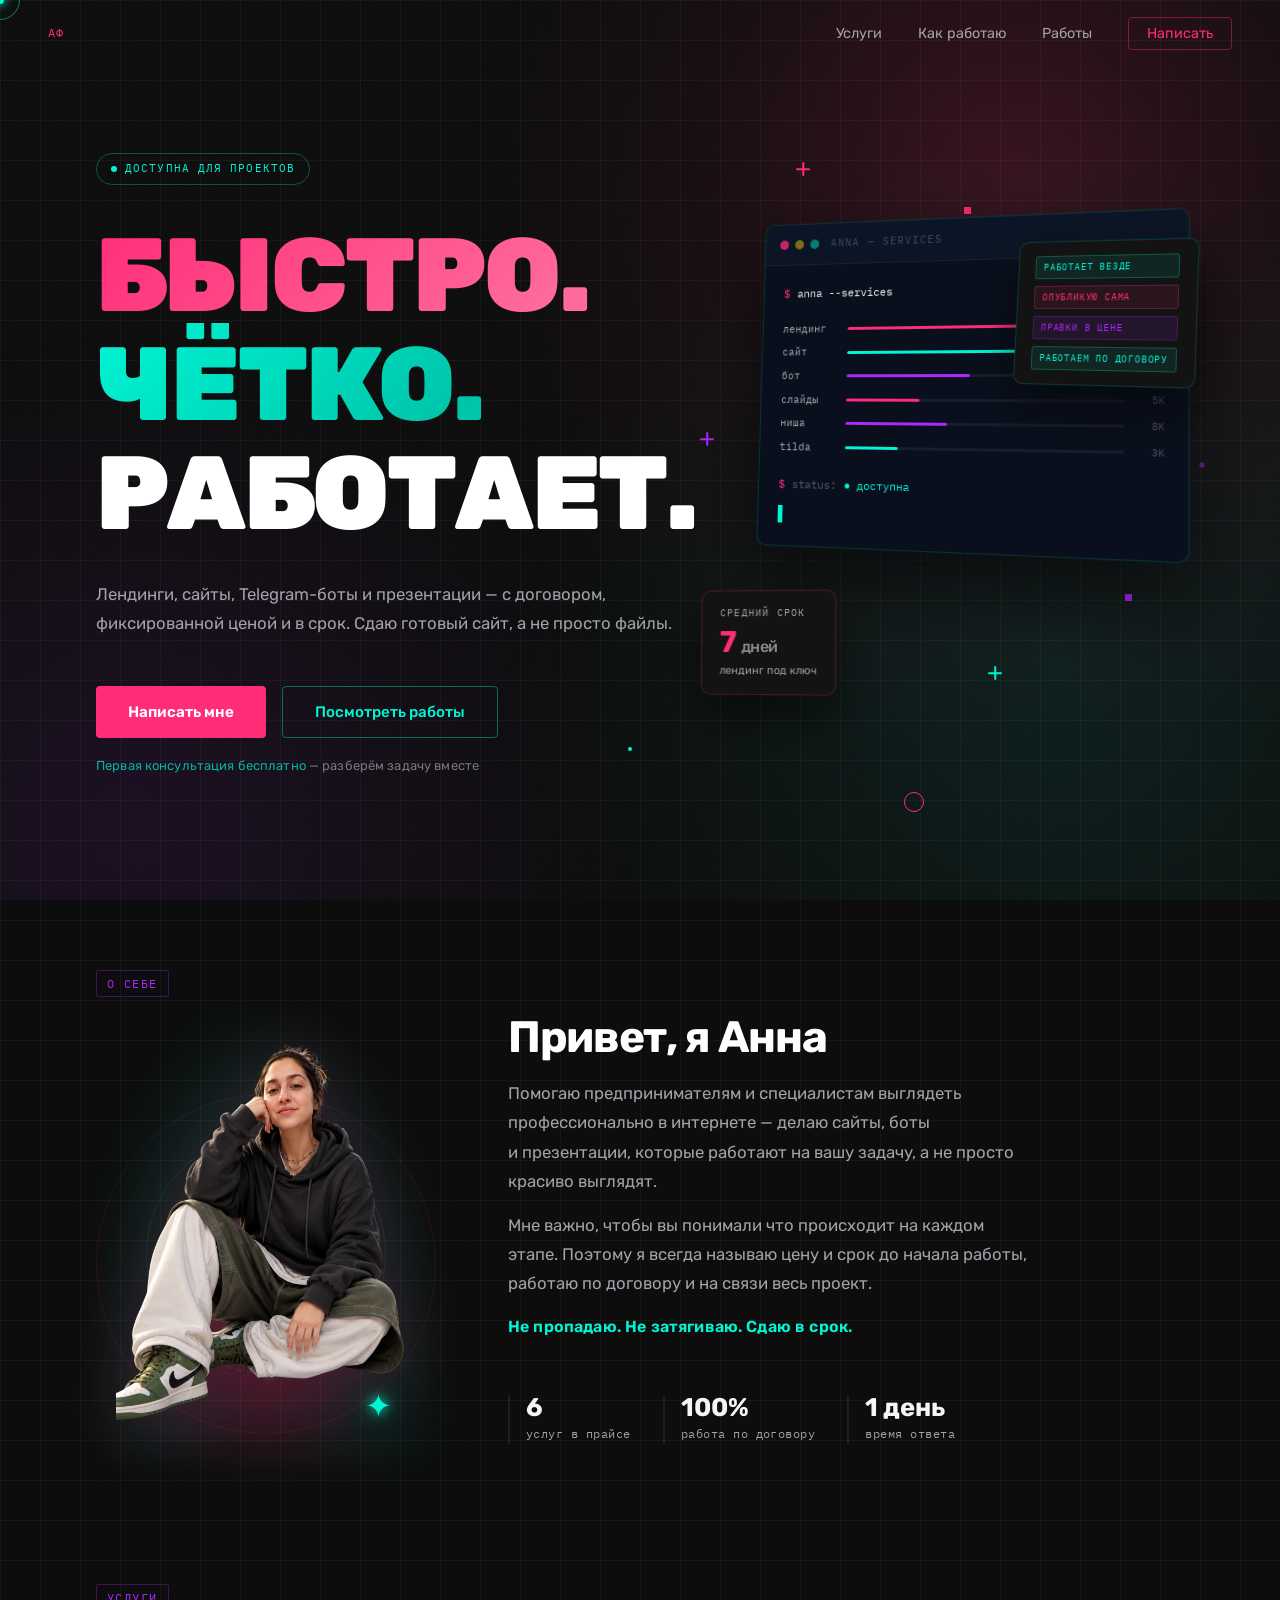
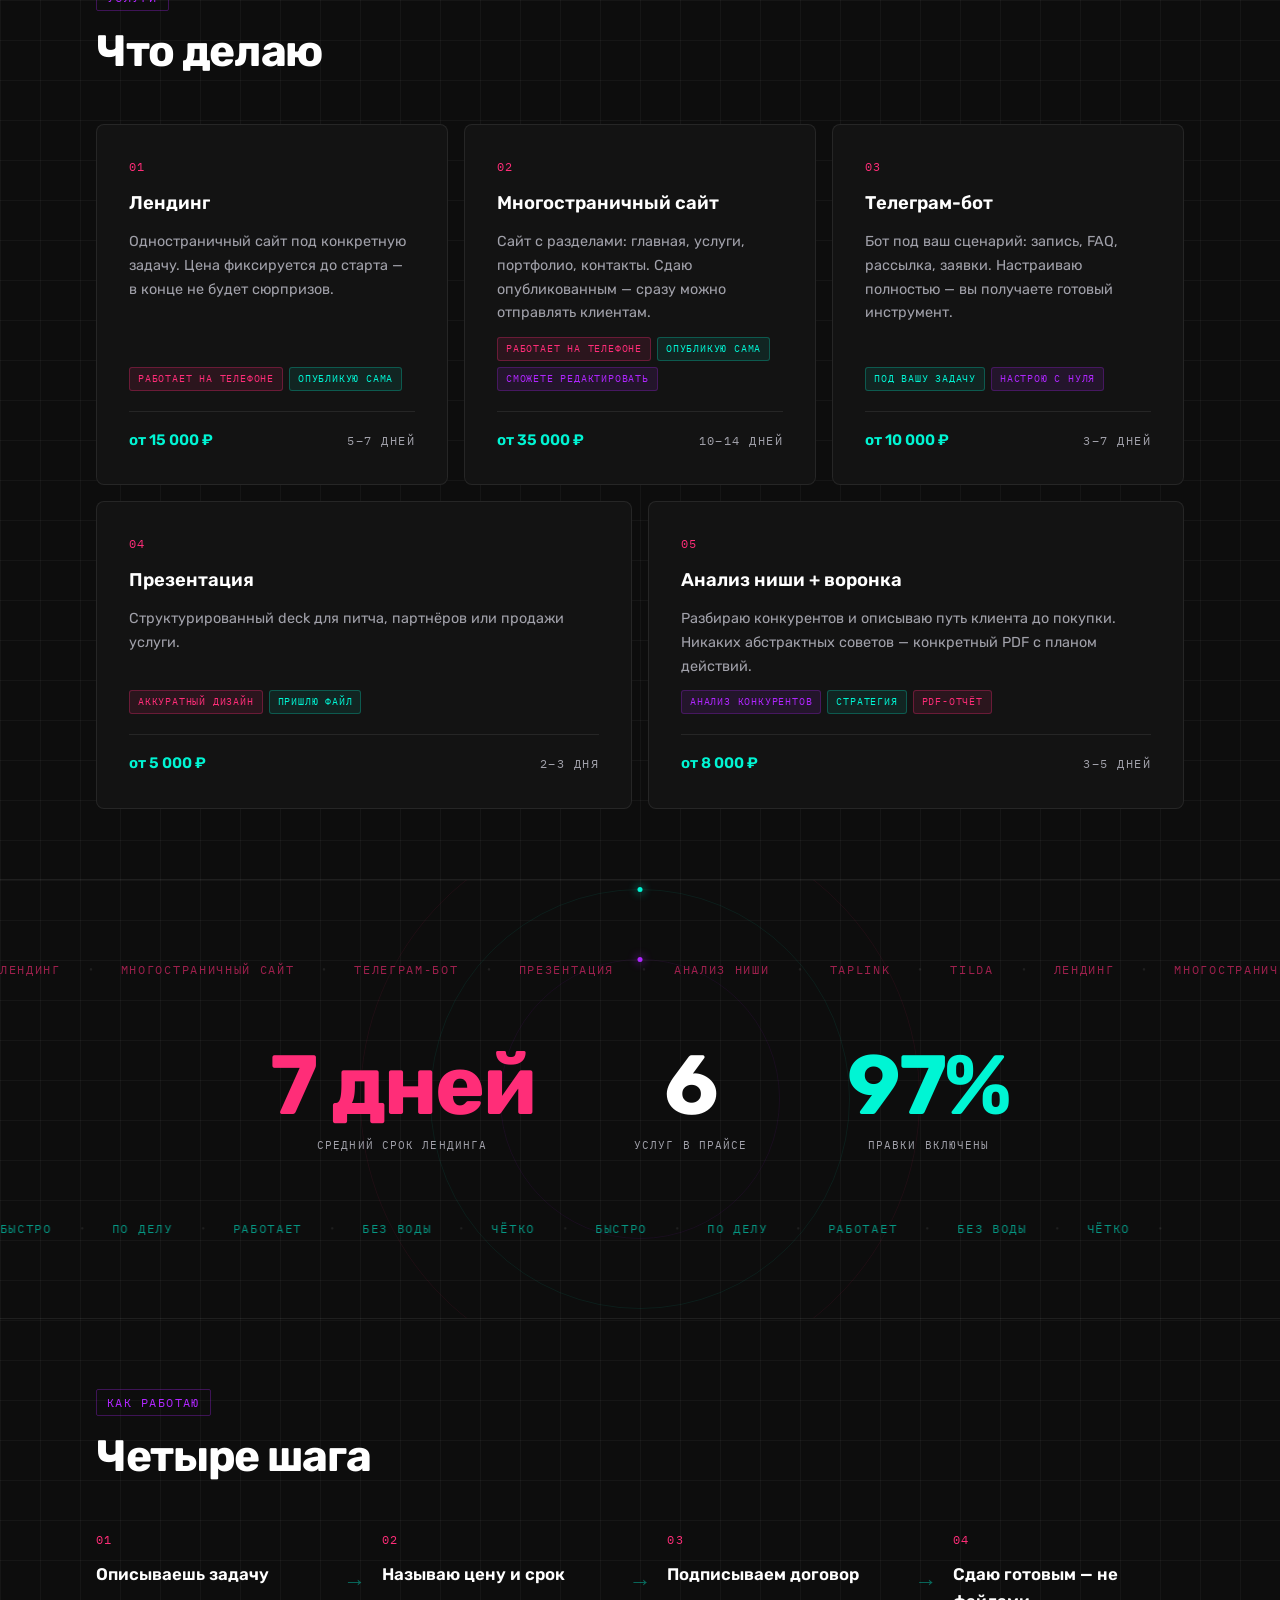
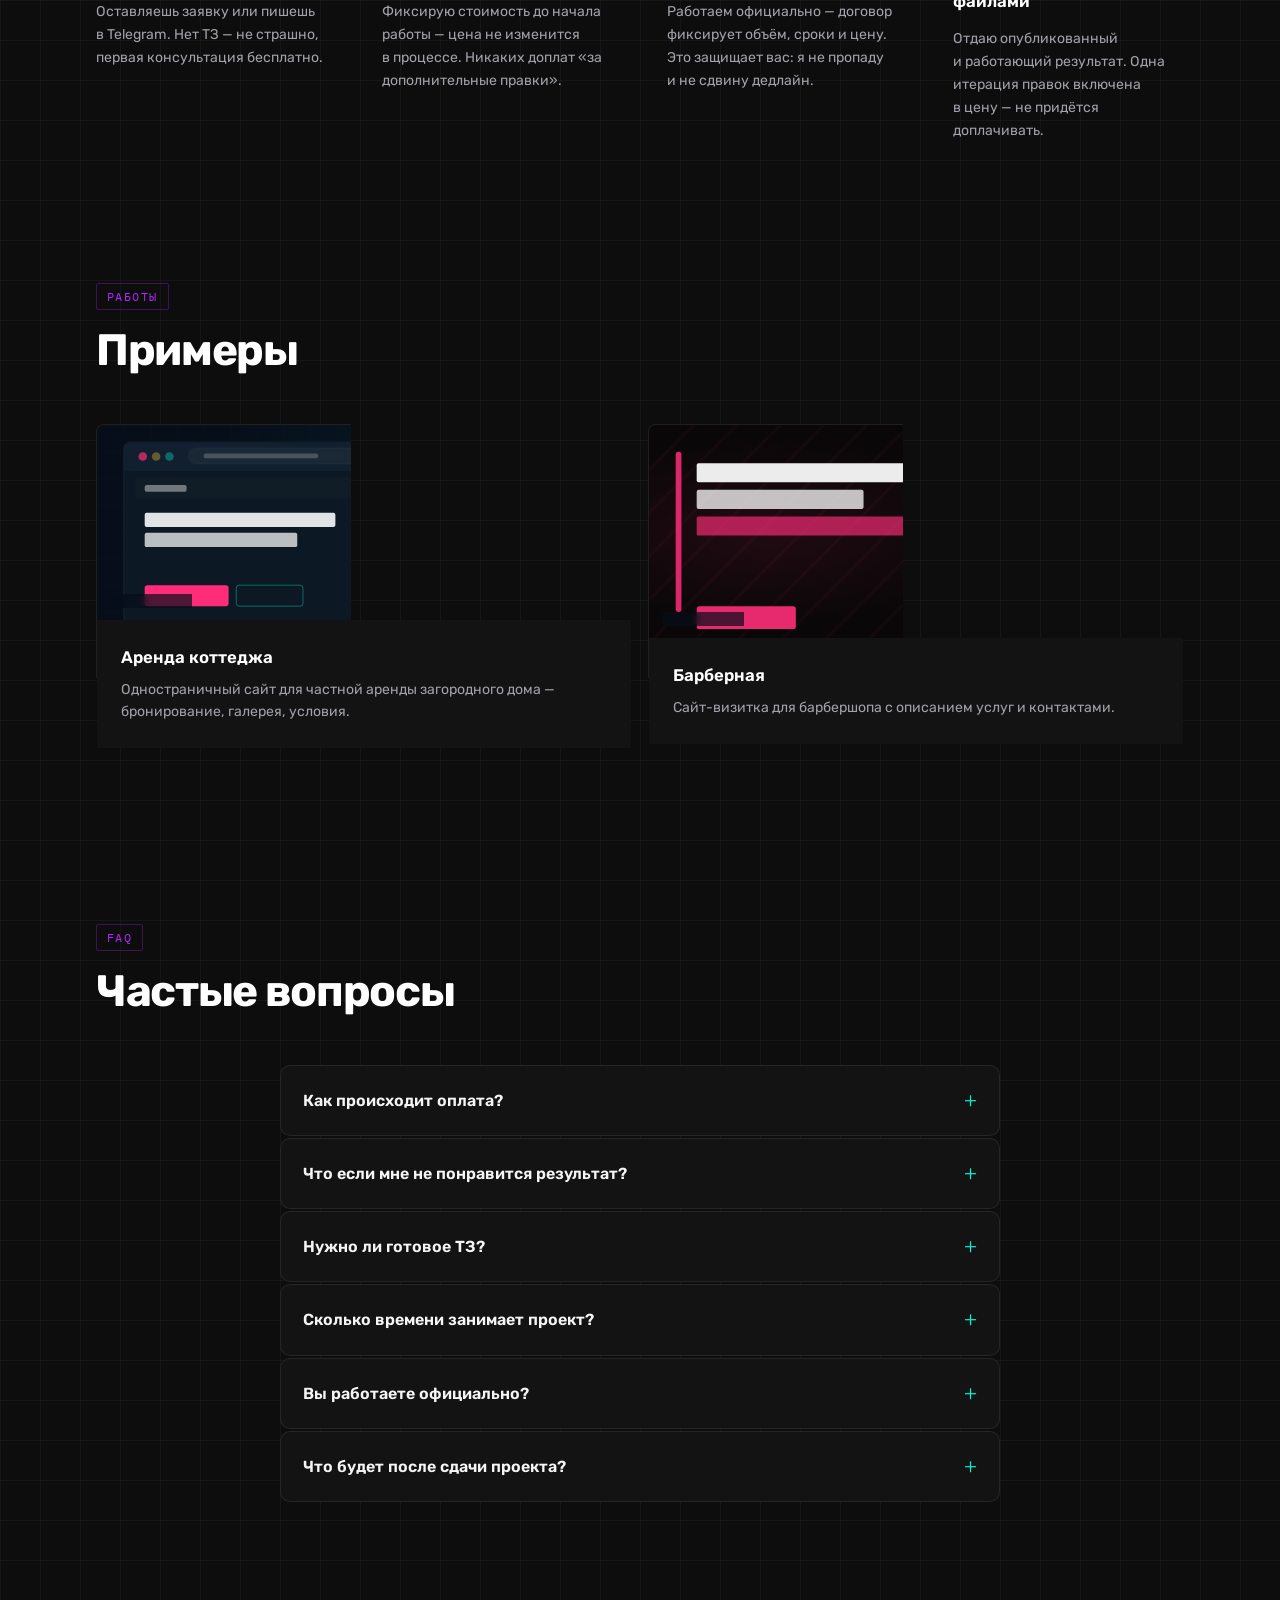
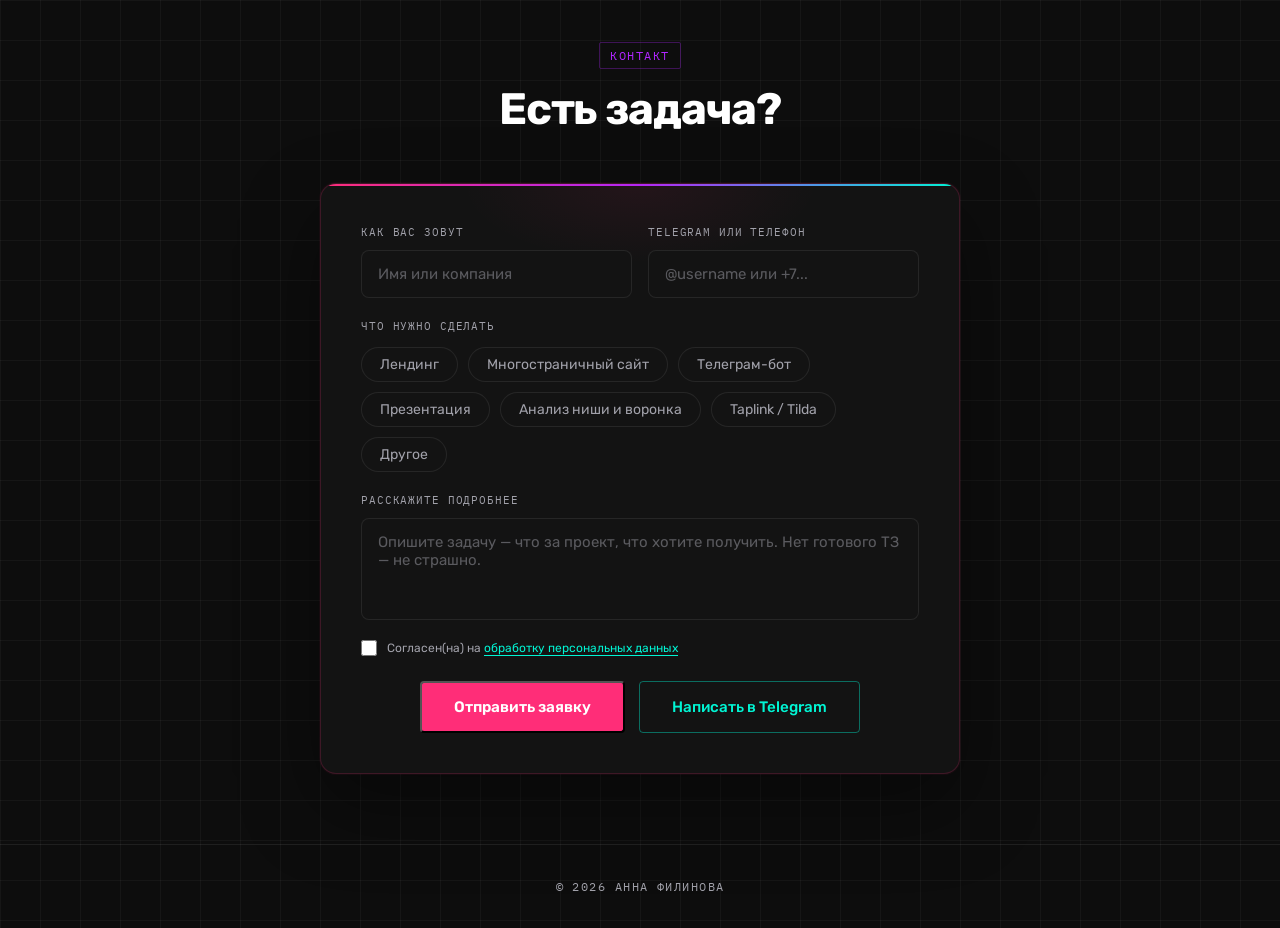
==== index.html @ ec371cdb "feat: add SVG favicon with АФ initials" ====
<!DOCTYPE html>
<html lang="ru">
<head>
  <meta charset="UTF-8">
  <meta name="viewport" content="width=device-width, initial-scale=1.0">
  <title>Анна Филинова — лендинги, сайты, боты</title>
  <link rel="preconnect" href="https://fonts.googleapis.com">
  <link rel="preconnect" href="https://fonts.gstatic.com" crossorigin>
  <link href="https://fonts.googleapis.com/css2?family=Rubik:wght@400;500;600;700;800;900&family=IBM+Plex+Mono:wght@400;500&display=swap" rel="stylesheet">
  <link rel="icon" type="image/svg+xml" href="favicon.svg">
  <link rel="stylesheet" href="style.css">
</head>
<body>

  <!-- LAYER 3: AMBIENT GLOWS -->
  <div class="glow-layer" aria-hidden="true">
    <div class="glow glow--1"></div>
    <div class="glow glow--2"></div>
    <div class="glow glow--3"></div>
  </div>

  <!-- NAV -->
  <nav class="nav" id="nav">
    <span class="nav-logo mono">АФ</span>
    <ul class="nav-links">
      <li><a href="#services">Услуги</a></li>
      <li><a href="#process">Как работаю</a></li>
      <li><a href="#works">Работы</a></li>
      <li><a href="#contact" class="nav-cta">Написать</a></li>
    </ul>
    <button class="nav-burger" id="navBurger" aria-label="Меню" aria-expanded="false">
      <span></span><span></span><span></span>
    </button>
  </nav>
  <div class="nav-mobile" id="navMobile" aria-hidden="true">
    <a href="#services" class="nav-mobile-link">Услуги</a>
    <a href="#process" class="nav-mobile-link">Как работаю</a>
    <a href="#works" class="nav-mobile-link">Работы</a>
    <a href="#contact" class="nav-mobile-link nav-mobile-cta">Написать</a>
  </div>

  <!-- SCROLL PROGRESS -->
  <div class="scroll-progress" id="scrollProgress"></div>

  <!-- BACK TO TOP -->
  <button class="back-top" id="backTop" aria-label="Наверх">↑</button>

  <!-- HERO -->
  <section class="hero">

    <div class="hero-glow" aria-hidden="true"></div>

    <!-- LAYER 5: FLOATING PARTICLES -->
    <div class="particles" aria-hidden="true">
      <i class="p p-cross p-pink"    style="top:18%;left:63%;--dur:9s;--delay:0s"></i>
      <i class="p p-cross p-cyan"    style="top:74%;left:79%;--dur:12s;--delay:-4s"></i>
      <i class="p p-cross p-purple"  style="top:48%;left:55%;--dur:15s;--delay:-9s"></i>
      <i class="p p-dot   p-pink"    style="top:31%;right:13%;--dur:7s;--delay:-2s"></i>
      <i class="p p-dot   p-purple"  style="top:57%;left:61%;--dur:10s;--delay:-6s"></i>
      <i class="p p-dot   p-cyan"    style="top:83%;left:49%;--dur:8s;--delay:-1s"></i>
      <i class="p p-diamond p-pink"  style="top:23%;left:77%;--dur:11s;--delay:-3s"></i>
      <i class="p p-diamond p-purple" style="top:66%;right:9%;--dur:14s;--delay:-7s"></i>
      <i class="p p-ring  p-cyan"    style="top:43%;left:69%;--dur:13s;--delay:-5s"></i>
      <i class="p p-ring  p-pink"    style="top:88%;left:72%;--dur:16s;--delay:-11s"></i>
    </div>

    <!-- LEFT: text -->
    <div class="hero-content">
      <div class="availability">
        <span class="dot"></span>
        <span>доступна для проектов</span>
      </div>

      <h1>
        <span class="h1-pink">БЫСТРО.</span><br>
        <span class="h1-cyan">ЧЁТКО.</span><br>
        РАБОТАЕТ.
      </h1>

      <p class="hero-sub">
        Лендинги, сайты, Telegram-боты и&nbsp;презентации — с&nbsp;договором, фиксированной ценой и&nbsp;в&nbsp;срок.
        <span style="white-space:nowrap">Сдаю готовый сайт, а&nbsp;не просто файлы.</span>
      </p>

      <div class="hero-cta">
        <a href="#contact" class="btn-primary">Написать мне</a>
        <a href="#works" class="btn-secondary">Посмотреть работы</a>
      </div>
      <p class="hero-note"><span class="hero-highlight">Первая консультация бесплатно</span> — разберём задачу вместе</p>
    </div>

    <!-- RIGHT: 3D visual composition -->
    <div class="hero-visual" aria-hidden="true">

      <!-- Background orbital rings -->
      <svg class="v-rings" viewBox="0 0 480 480" fill="none">
        <circle cx="240" cy="240" r="220" stroke="rgba(255,45,120,0.06)"  stroke-width="0.8" stroke-dasharray="6 5"/>
        <circle cx="240" cy="240" r="168" stroke="rgba(0,245,212,0.06)"   stroke-width="0.8" stroke-dasharray="3 9"/>
        <circle cx="240" cy="240" r="112" stroke="rgba(176,38,255,0.06)"  stroke-width="0.8"/>
        <circle cx="240" cy="240" r="4"   fill="rgba(255,45,120,0.5)"/>
        <circle cx="240" cy="20"  r="3"   fill="rgba(0,245,212,0.6)"/>
        <circle cx="460" cy="240" r="2.5" fill="rgba(176,38,255,0.5)"/>
      </svg>

      <!-- Main terminal -->
      <div class="v-terminal">
        <div class="v-terminal__bar">
          <span class="v-dot v-dot--pink"></span>
          <span class="v-dot v-dot--yellow"></span>
          <span class="v-dot v-dot--cyan"></span>
          <span class="v-terminal__title">anna — services</span>
        </div>
        <div class="v-terminal__body">
          <p class="v-line"><span class="v-prompt">$</span> anna --services</p>
          <div class="v-spacer"></div>
          <div class="v-row">
            <span class="v-name">лендинг</span>
            <div class="v-bar"><div class="v-fill v-fill--pink"   style="width:68%"></div></div>
            <span class="v-price">15K</span>
          </div>
          <div class="v-row">
            <span class="v-name">сайт</span>
            <div class="v-bar"><div class="v-fill v-fill--cyan"   style="width:100%"></div></div>
            <span class="v-price">35K</span>
          </div>
          <div class="v-row">
            <span class="v-name">бот</span>
            <div class="v-bar"><div class="v-fill v-fill--purple" style="width:46%"></div></div>
            <span class="v-price">10K</span>
          </div>
          <div class="v-row">
            <span class="v-name">слайды</span>
            <div class="v-bar"><div class="v-fill v-fill--pink"   style="width:28%"></div></div>
            <span class="v-price">5K</span>
          </div>
          <div class="v-row">
            <span class="v-name">ниша</span>
            <div class="v-bar"><div class="v-fill v-fill--purple" style="width:38%"></div></div>
            <span class="v-price">8K</span>
          </div>
          <div class="v-row">
            <span class="v-name">tilda</span>
            <div class="v-bar"><div class="v-fill v-fill--cyan"   style="width:20%"></div></div>
            <span class="v-price">3K</span>
          </div>
          <div class="v-spacer"></div>
          <p class="v-line">
            <span class="v-prompt">$</span>
            <span class="v-muted">status:</span>
            <span class="v-online">● доступна</span>
          </p>
          <p class="v-cursor">▋</p>
        </div>
      </div>

      <!-- Floating card: stat -->
      <div class="v-card v-card--stat">
        <div class="v-card__label">средний срок</div>
        <div class="v-card__value">7 <span>дней</span></div>
        <div class="v-card__sub">лендинг под ключ</div>
      </div>

      <!-- Floating card: chips -->
      <div class="v-card v-card--chips">
        <span class="chip chip--cyan">работает везде</span>
        <span class="chip chip--pink">опубликую сама</span>
        <span class="chip chip--purple">правки в цене</span>
        <span class="chip chip--cyan">работаем по договору</span>
      </div>

    </div>

  </section>

  <!-- ABOUT -->
  <section class="section section--about">
    <span class="label">О СЕБЕ</span>
    <div class="about-inner">

      <!-- Фото -->
      <div class="about-photo">
        <div class="about-photo__glow"></div>
        <img src="anna_hero.png" alt="Анна Филинова" class="about-photo__img">
        <div class="about-photo__ring about-photo__ring--1"></div>
        <div class="about-photo__ring about-photo__ring--2"></div>
        <div class="about-photo__star">✦</div>
      </div>

      <!-- Текст + статы -->
      <div class="about-right">
        <div class="about-text">
          <h2>Привет, я Анна</h2>
          <p>Помогаю предпринимателям и&nbsp;специалистам выглядеть профессионально в&nbsp;интернете — делаю сайты, боты и&nbsp;презентации, которые работают на&nbsp;вашу задачу, а&nbsp;не просто красиво выглядят.</p>
          <p>Мне важно, чтобы вы&nbsp;понимали что происходит на&nbsp;каждом этапе. Поэтому я&nbsp;всегда называю цену и&nbsp;срок до&nbsp;начала работы, работаю по&nbsp;договору и&nbsp;на связи весь проект.</p>
          <p class="about-tagline">Не&nbsp;пропадаю. Не&nbsp;затягиваю. Сдаю в&nbsp;срок.</p>
        </div>
        <div class="about-stats">
          <div class="about-stat">
            <span class="about-stat__num">6</span>
            <span class="about-stat__label">услуг в прайсе</span>
          </div>
          <div class="about-stat">
            <span class="about-stat__num">100%</span>
            <span class="about-stat__label">работа по договору</span>
          </div>
          <div class="about-stat">
            <span class="about-stat__num">1 день</span>
            <span class="about-stat__label">время ответа</span>
          </div>
        </div>
      </div>

    </div>
  </section>

  <!-- SERVICES -->
  <section id="services" class="section">
    <span class="label">УСЛУГИ</span>
    <h2>Что делаю</h2>
    <div class="services-grid">

      <article class="service-card">
        <div class="service-icon mono">01</div>
        <h3>Лендинг</h3>
        <p>Одностраничный сайт под конкретную задачу. Цена фиксируется до&nbsp;старта — в&nbsp;конце не&nbsp;будет сюрпризов.</p>
        <div class="service-chips">
          <span class="chip chip--pink">работает на телефоне</span>
          <span class="chip chip--cyan">опубликую сама</span>
        </div>
        <div class="service-footer">
          <span class="price">от 15 000 ₽</span>
          <span class="mono muted">5–7 дней</span>
        </div>
      </article>

      <article class="service-card">
        <div class="service-icon mono">02</div>
        <h3>Многостраничный сайт</h3>
        <p>Сайт с&nbsp;разделами: главная, услуги, портфолио, контакты. Сдаю опубликованным — сразу можно отправлять клиентам.</p>
        <div class="service-chips">
          <span class="chip chip--pink">работает на телефоне</span>
          <span class="chip chip--cyan">опубликую сама</span>
          <span class="chip chip--purple">сможете редактировать</span>
        </div>
        <div class="service-footer">
          <span class="price">от 35 000 ₽</span>
          <span class="mono muted">10–14 дней</span>
        </div>
      </article>

      <article class="service-card">
        <div class="service-icon mono">03</div>
        <h3>Телеграм-бот</h3>
        <p>Бот под ваш сценарий: запись, FAQ, рассылка, заявки. Настраиваю полностью — вы получаете готовый инструмент.</p>
        <div class="service-chips">
          <span class="chip chip--cyan">под вашу задачу</span>
          <span class="chip chip--purple">настрою с нуля</span>
        </div>
        <div class="service-footer">
          <span class="price">от 10 000 ₽</span>
          <span class="mono muted">3–7 дней</span>
        </div>
      </article>

      <article class="service-card service-card--wide">
        <div class="service-icon mono">04</div>
        <h3>Презентация</h3>
        <p>Структурированный deck для&nbsp;питча, партнёров или&nbsp;продажи услуги.</p>
        <div class="service-chips">
          <span class="chip chip--pink">аккуратный дизайн</span>
          <span class="chip chip--cyan">пришлю файл</span>
        </div>
        <div class="service-footer">
          <span class="price">от 5 000 ₽</span>
          <span class="mono muted">2–3 дня</span>
        </div>
      </article>

      <article class="service-card service-card--wide">
        <div class="service-icon mono">05</div>
        <h3>Анализ ниши + воронка</h3>
        <p>Разбираю конкурентов и&nbsp;описываю путь клиента до&nbsp;покупки. Никаких абстрактных советов — конкретный PDF с&nbsp;планом действий.</p>
        <div class="service-chips">
          <span class="chip chip--purple">анализ конкурентов</span>
          <span class="chip chip--cyan">стратегия</span>
          <span class="chip chip--pink">PDF-отчёт</span>
        </div>
        <div class="service-footer">
          <span class="price">от 8 000 ₽</span>
          <span class="mono muted">3–5 дней</span>
        </div>
      </article>


    </div>
  </section>

  <!-- MOTION -->
  <section class="motion-section">

    <div class="orbit-bg" aria-hidden="true">
      <div class="orbit-ring"></div>
      <div class="orbit-ring"></div>
      <div class="orbit-ring"></div>
    </div>

    <div class="marquee-wrap">
      <div class="marquee-track">
        <span class="marquee-item">Лендинг</span><span class="marquee-sep">·</span>
        <span class="marquee-item">Многостраничный сайт</span><span class="marquee-sep">·</span>
        <span class="marquee-item">Телеграм-бот</span><span class="marquee-sep">·</span>
        <span class="marquee-item">Презентация</span><span class="marquee-sep">·</span>
        <span class="marquee-item">Анализ ниши</span><span class="marquee-sep">·</span>
        <span class="marquee-item">Taplink</span><span class="marquee-sep">·</span>
        <span class="marquee-item">Tilda</span><span class="marquee-sep">·</span>
        <span class="marquee-item">Лендинг</span><span class="marquee-sep">·</span>
        <span class="marquee-item">Многостраничный сайт</span><span class="marquee-sep">·</span>
        <span class="marquee-item">Телеграм-бот</span><span class="marquee-sep">·</span>
        <span class="marquee-item">Презентация</span><span class="marquee-sep">·</span>
        <span class="marquee-item">Анализ ниши</span><span class="marquee-sep">·</span>
        <span class="marquee-item">Taplink</span><span class="marquee-sep">·</span>
        <span class="marquee-item">Tilda</span><span class="marquee-sep">·</span>
      </div>
    </div>

    <div class="motion-stats">
      <div class="stat">
        <div class="stat-num" data-target="7" data-suffix=" дней">0</div>
        <div class="stat-label">средний срок лендинга</div>
      </div>
      <div class="stat">
        <div class="stat-num" data-target="6">0</div>
        <div class="stat-label">услуг в прайсе</div>
      </div>
      <div class="stat">
        <div class="stat-num" data-target="100" data-suffix="%">0</div>
        <div class="stat-label">правки включены</div>
      </div>
    </div>

    <div class="marquee-wrap">
      <div class="marquee-track marquee-track--reverse">
        <span class="marquee-item marquee-item--cyan">Быстро</span><span class="marquee-sep">·</span>
        <span class="marquee-item marquee-item--cyan">По делу</span><span class="marquee-sep">·</span>
        <span class="marquee-item marquee-item--cyan">Работает</span><span class="marquee-sep">·</span>
        <span class="marquee-item marquee-item--cyan">Без воды</span><span class="marquee-sep">·</span>
        <span class="marquee-item marquee-item--cyan">Чётко</span><span class="marquee-sep">·</span>
        <span class="marquee-item marquee-item--cyan">Быстро</span><span class="marquee-sep">·</span>
        <span class="marquee-item marquee-item--cyan">По делу</span><span class="marquee-sep">·</span>
        <span class="marquee-item marquee-item--cyan">Работает</span><span class="marquee-sep">·</span>
        <span class="marquee-item marquee-item--cyan">Без воды</span><span class="marquee-sep">·</span>
        <span class="marquee-item marquee-item--cyan">Чётко</span><span class="marquee-sep">·</span>
      </div>
    </div>

  </section>

  <!-- PROCESS -->
  <section id="process" class="section">
    <span class="label">КАК РАБОТАЮ</span>
    <h2>Четыре шага</h2>
    <div class="steps">

      <div class="step">
        <span class="step-num mono">01</span>
        <h3>Описываешь задачу</h3>
        <p>Оставляешь заявку или&nbsp;пишешь в&nbsp;Telegram. Нет ТЗ — не&nbsp;страшно, первая консультация бесплатно.</p>
      </div>

      <div class="step-divider" aria-hidden="true">→</div>

      <div class="step">
        <span class="step-num mono">02</span>
        <h3>Называю цену и срок</h3>
        <p>Фиксирую стоимость до&nbsp;начала работы — цена не&nbsp;изменится в&nbsp;процессе. Никаких доплат «за дополнительные правки».</p>
      </div>

      <div class="step-divider" aria-hidden="true">→</div>

      <div class="step">
        <span class="step-num mono">03</span>
        <h3>Подписываем договор</h3>
        <p>Работаем официально — договор фиксирует объём, сроки и&nbsp;цену. Это защищает вас: я&nbsp;не пропаду и&nbsp;не сдвину дедлайн.</p>
      </div>

      <div class="step-divider" aria-hidden="true">→</div>

      <div class="step">
        <span class="step-num mono">04</span>
        <h3>Сдаю готовым — не файлами</h3>
        <p>Отдаю опубликованный и&nbsp;работающий результат. Одна итерация правок включена в&nbsp;цену — не&nbsp;придётся доплачивать.</p>
      </div>

    </div>
  </section>

  <!-- WORKS -->
  <section id="works" class="section">
    <span class="label">РАБОТЫ</span>
    <h2>Примеры</h2>
    <div class="works-grid">

      <!-- Flip card 1 -->
      <div class="work-card">
        <div class="work-card-inner">
          <div class="work-face work-face--front">
            <div class="work-preview">
              <svg class="work-svg" viewBox="0 0 560 224" fill="none" xmlns="http://www.w3.org/2000/svg">
                <rect width="560" height="224" fill="#060e1a"/>
                <defs>
                  <pattern id="cg" width="28" height="28" patternUnits="userSpaceOnUse">
                    <path d="M28 0H0V28" stroke="rgba(255,255,255,0.035)" stroke-width="0.5"/>
                  </pattern>
                  <radialGradient id="cglow" cx="75%" cy="25%" r="55%">
                    <stop offset="0%" stop-color="#00F5D4" stop-opacity="0.07"/>
                    <stop offset="100%" stop-color="#00F5D4" stop-opacity="0"/>
                  </radialGradient>
                </defs>
                <rect width="560" height="224" fill="url(#cg)"/>
                <rect width="560" height="224" fill="url(#cglow)"/>
                <rect x="28" y="18" width="504" height="190" rx="7" fill="#0c1823" stroke="rgba(255,255,255,0.09)" stroke-width="0.8"/>
                <rect x="28" y="18" width="504" height="30" rx="7" fill="#111f2e"/>
                <rect x="28" y="38" width="504" height="10" fill="#111f2e"/>
                <circle cx="48" cy="33" r="4.5" fill="rgba(255,45,120,0.7)"/>
                <circle cx="62" cy="33" r="4.5" fill="rgba(255,200,50,0.35)"/>
                <circle cx="76" cy="33" r="4.5" fill="rgba(0,245,212,0.35)"/>
                <rect x="96" y="24" width="200" height="17" rx="8" fill="rgba(255,255,255,0.04)" stroke="rgba(255,255,255,0.07)" stroke-width="0.5"/>
                <rect x="112" y="30" width="120" height="5" rx="2" fill="rgba(255,255,255,0.2)"/>
                <rect x="40" y="55" width="480" height="22" fill="rgba(255,255,255,0.015)"/>
                <rect x="50" y="63" width="44" height="7" rx="2" fill="rgba(255,255,255,0.4)"/>
                <rect x="462" y="61" width="52" height="11" rx="3" fill="none" stroke="rgba(0,245,212,0.45)" stroke-width="0.8"/>
                <rect x="50" y="92" width="200" height="15" rx="2" fill="rgba(255,255,255,0.88)"/>
                <rect x="50" y="113" width="160" height="15" rx="2" fill="rgba(255,255,255,0.72)"/>
                <rect x="50" y="168" width="88" height="22" rx="3" fill="#FF2D78"/>
                <rect x="146" y="168" width="70" height="22" rx="3" fill="none" stroke="rgba(0,245,212,0.5)" stroke-width="0.8"/>
                <rect x="294" y="78" width="222" height="124" rx="5" fill="rgba(0,245,212,0.025)" stroke="rgba(0,245,212,0.1)" stroke-width="0.8"/>
                <path d="M294 202 L334 146 L366 166 L400 118 L436 140 L474 96 L516 116 L516 202 Z" fill="rgba(0,245,212,0.08)"/>
                <circle cx="478" cy="100" r="16" fill="none" stroke="rgba(0,245,212,0.22)" stroke-width="0.8"/>
              </svg>
              <span class="work-tag">ЛЕНДИНГ</span>
            </div>
            <div class="work-info">
              <h3>Аренда коттеджа</h3>
              <p>Одностраничный сайт для&nbsp;частной аренды загородного дома — бронирование, галерея, условия.</p>
            </div>
            <div class="work-hint">наведи чтобы увидеть сайт</div>
            <a class="work-mobile-btn" href="https://fil-in.gitverse.site/cottage-rental-site/" target="_blank" rel="noopener">Посмотреть сайт ↗</a>
          </div>
          <div class="work-face work-face--back">
            <div class="iframe-clip">
              <iframe src="https://fil-in.gitverse.site/cottage-rental-site/" loading="lazy" scrolling="no" tabindex="-1"></iframe>
            </div>
            <a href="https://fil-in.gitverse.site/cottage-rental-site/" class="work-open" target="_blank" rel="noopener">
              <span>Открыть сайт</span><span>↗</span>
            </a>
          </div>
        </div>
      </div>

      <!-- Flip card 2 -->
      <div class="work-card">
        <div class="work-card-inner">
          <div class="work-face work-face--front">
            <div class="work-preview">
              <svg class="work-svg" viewBox="0 0 560 224" fill="none" xmlns="http://www.w3.org/2000/svg">
                <rect width="560" height="224" fill="#090707"/>
                <defs>
                  <pattern id="bstripe" width="32" height="32" patternUnits="userSpaceOnUse" patternTransform="rotate(45)">
                    <rect width="3" height="32" fill="rgba(255,45,120,0.04)"/>
                  </pattern>
                  <radialGradient id="bglow" cx="22%" cy="50%" r="45%">
                    <stop offset="0%" stop-color="#FF2D78" stop-opacity="0.1"/>
                    <stop offset="100%" stop-color="#FF2D78" stop-opacity="0"/>
                  </radialGradient>
                </defs>
                <rect width="560" height="224" fill="url(#bstripe)"/>
                <rect width="560" height="224" fill="url(#bglow)"/>
                <line x1="390" y1="16" x2="548" y2="208" stroke="rgba(255,45,120,0.16)" stroke-width="1.2"/>
                <line x1="548" y1="16" x2="390" y2="208" stroke="rgba(255,45,120,0.16)" stroke-width="1.2"/>
                <circle cx="469" cy="112" r="54" fill="none" stroke="rgba(255,45,120,0.1)" stroke-width="0.8"/>
                <rect x="28" y="28" width="6" height="168" rx="3" fill="rgba(255,45,120,0.85)"/>
                <rect x="50" y="40" width="220" height="20" rx="2" fill="rgba(255,255,255,0.92)"/>
                <rect x="50" y="68" width="175" height="20" rx="2" fill="rgba(255,255,255,0.75)"/>
                <rect x="50" y="96" width="255" height="20" rx="2" fill="rgba(255,45,120,0.65)"/>
                <rect x="50" y="190" width="104" height="24" rx="3" fill="rgba(255,45,120,0.9)"/>
              </svg>
              <span class="work-tag">ЛЕНДИНГ</span>
            </div>
            <div class="work-info">
              <h3>Барберная</h3>
              <p>Сайт-визитка для барбершопа с описанием услуг и контактами.</p>
            </div>
            <div class="work-hint">наведи чтобы увидеть сайт</div>
            <a class="work-mobile-btn" href="https://fil-in.gitverse.site/shura-barber/" target="_blank" rel="noopener">Посмотреть сайт ↗</a>
          </div>
          <div class="work-face work-face--back">
            <div class="iframe-clip">
              <iframe src="https://fil-in.gitverse.site/shura-barber/" loading="lazy" scrolling="no" tabindex="-1"></iframe>
            </div>
            <a href="https://fil-in.gitverse.site/shura-barber/" class="work-open" target="_blank" rel="noopener">
              <span>Открыть сайт</span><span>↗</span>
            </a>
          </div>
        </div>
      </div>

    </div>
  </section>

  <!-- FAQ -->
  <section class="section section--faq">
    <span class="label">FAQ</span>
    <h2>Частые вопросы</h2>
    <div class="faq-list">

      <details class="faq-item">
        <summary class="faq-q">Как происходит оплата?</summary>
        <p class="faq-a">50% предоплата до&nbsp;начала работы, 50% после сдачи результата. Всё фиксируется в&nbsp;договоре — никаких устных договорённостей.</p>
      </details>

      <details class="faq-item">
        <summary class="faq-q">Что если мне не понравится результат?</summary>
        <p class="faq-a">Одна итерация правок включена в&nbsp;цену. Перед стартом мы&nbsp;фиксируем что именно нужно сделать — так разногласий почти не&nbsp;бывает. Если что-то пошло не&nbsp;так, разберёмся вместе.</p>
      </details>

      <details class="faq-item">
        <summary class="faq-q">Нужно ли готовое ТЗ?</summary>
        <p class="faq-a">Нет. Достаточно объяснить задачу своими словами — я&nbsp;помогу сформулировать что именно нужно и&nbsp;предложу решение. Первая консультация бесплатно.</p>
      </details>

      <details class="faq-item">
        <summary class="faq-q">Сколько времени занимает проект?</summary>
        <p class="faq-a">Зависит от&nbsp;задачи: лендинг — 5–7 дней, многостраничный сайт — 10–14 дней, Telegram-бот — 3–7 дней. Срок фиксируется в&nbsp;договоре и&nbsp;не сдвигается.</p>
      </details>

      <details class="faq-item">
        <summary class="faq-q">Вы работаете официально?</summary>
        <p class="faq-a">Да, работаю по&nbsp;договору. Это защищает вас: зафиксированы объём, цена и&nbsp;сроки. Никаких «я пропал» или&nbsp;«нужно доплатить».</p>
      </details>

      <details class="faq-item">
        <summary class="faq-q">Что будет после сдачи проекта?</summary>
        <p class="faq-a">Передаю все доступы, объясняю как&nbsp;пользоваться. Если возникнут вопросы по&nbsp;проекту — отвечу. Мелкие правки в&nbsp;течение недели после сдачи — бесплатно.</p>
      </details>

    </div>
  </section>

  <!-- CONTACT -->
  <section id="contact" class="section section--contact">
    <span class="label">КОНТАКТ</span>
    <h2>Есть задача?</h2>

    <form class="contact-form" novalidate>
      <div class="form-row">
        <div class="form-field">
          <label for="cf-name">Как вас зовут</label>
          <input id="cf-name" name="Имя" type="text" placeholder="Имя или компания" required>
        </div>
        <div class="form-field">
          <label for="cf-contact">Telegram или телефон</label>
          <input id="cf-contact" name="Контакт" type="text" placeholder="@username или +7..." required>
        </div>
      </div>
      <div class="form-field">
        <label>Что нужно сделать</label>
        <div class="form-services" id="cf-services">
          <button type="button" class="svc-btn" data-value="Лендинг">Лендинг</button>
          <button type="button" class="svc-btn" data-value="Многостраничный сайт">Многостраничный сайт</button>
          <button type="button" class="svc-btn" data-value="Телеграм-бот">Телеграм-бот</button>
          <button type="button" class="svc-btn" data-value="Презентация">Презентация</button>
          <button type="button" class="svc-btn" data-value="Анализ ниши и воронка">Анализ ниши и воронка</button>
          <button type="button" class="svc-btn" data-value="Taplink / Tilda">Taplink / Tilda</button>
          <button type="button" class="svc-btn" data-value="Другое">Другое</button>
        </div>
        <input type="hidden" name="Услуга" id="cf-service-val">
      </div>
      <div class="form-field">
        <label for="cf-task">Расскажите подробнее</label>
        <textarea id="cf-task" name="Задача" placeholder="Опишите задачу — что за проект, что хотите получить. Нет готового ТЗ — не страшно." rows="4"></textarea>

      </div>
      <div class="form-consent">
        <input type="checkbox" id="cf-consent" required>
        <label for="cf-consent">Согласен(на) на <a href="privacy.html" target="_blank">обработку персональных данных</a></label>
      </div>
      <div class="form-footer">
        <button type="submit" class="btn-primary">Отправить заявку</button>
        <a href="https://t.me/AnnaFilinova" class="btn-secondary" target="_blank">Написать в Telegram</a>
      </div>
    </form>
  </section>

  <footer class="footer">
    <span class="mono muted">© 2026 Анна Филинова</span>
  </footer>

<script src="script.js"></script>
</body>
</html>
---- style.css ----
/* ── FIXEL DISPLAY FONT ─────────────────────────────────── */
@font-face { font-family: 'Fixel'; src: url('fonts/FixelDisplay-Regular.woff2') format('woff2'); font-weight: 400; font-style: normal; font-display: swap; }
@font-face { font-family: 'Fixel'; src: url('fonts/FixelDisplay-Medium.woff2') format('woff2'); font-weight: 500; font-style: normal; font-display: swap; }
@font-face { font-family: 'Fixel'; src: url('fonts/FixelDisplay-SemiBold.woff2') format('woff2'); font-weight: 600; font-style: normal; font-display: swap; }
@font-face { font-family: 'Fixel'; src: url('fonts/FixelDisplay-Bold.woff2') format('woff2'); font-weight: 700; font-style: normal; font-display: swap; }
@font-face { font-family: 'Fixel'; src: url('fonts/FixelDisplay-ExtraBold.woff2') format('woff2'); font-weight: 800; font-style: normal; font-display: swap; }
@font-face { font-family: 'Fixel'; src: url('fonts/FixelDisplay-Black.woff2') format('woff2'); font-weight: 900; font-style: normal; font-display: swap; }

:root {
  --bg: #0D0D0D;
  --surface: #131313;
  --surface-2: #1A1A1A;
  --text: #F5F5F5;
  --text-secondary: #A1A1AA;
  --pink: #FF2D78;
  --cyan: #00F5D4;
  --purple: #B026FF;
  --border: rgba(255, 255, 255, .08);
  --glow-pink: 0 0 14px rgba(255, 45, 120, .35);
  --glow-cyan: 0 0 14px rgba(0, 245, 212, .25);
  --font-display: 'Rubik', sans-serif;
  --font-body:    'Rubik', -apple-system, BlinkMacSystemFont, sans-serif;
  --font-mono:    'IBM Plex Mono', 'Courier New', monospace;
  --font-main:    var(--font-body);
}

/* ═══════════════════════════════
   DEPTH LAYER SYSTEM
   L1  body bg          z 0
   L2  grid (body bg-image)
   L2  noise (body::before) z 1
   L3  ambient glows    z 2
   L4  content          z 10
   L5  particles        z 12  (within hero stacking context)
   nav                  z 100
═══════════════════════════════ */

*, *::before, *::after {
  margin: 0;
  padding: 0;
  box-sizing: border-box;
}

html {
  scroll-behavior: smooth;
}

body {
  background-color: var(--bg);
  background-image:
    linear-gradient(rgba(255, 255, 255, .04) 1px, transparent 1px),
    linear-gradient(90deg, rgba(255, 255, 255, .04) 1px, transparent 1px);
  background-size: 40px 40px;
  color: var(--text);
  font-family: var(--font-main);
  font-size: 16px;
  line-height: 1.6;
  -webkit-font-smoothing: antialiased;
  isolation: isolate;
}

/* LAYER 2 — noise grain */
body::before {
  content: '';
  position: fixed;
  inset: 0;
  z-index: 1;
  pointer-events: none;
  opacity: 0.028;
  background-image: url("data:image/svg+xml,%3Csvg xmlns='http://www.w3.org/2000/svg' width='200' height='200'%3E%3Cfilter id='n'%3E%3CfeTurbulence type='fractalNoise' baseFrequency='0.8' numOctaves='4' stitchTiles='stitch'/%3E%3C/filter%3E%3Crect width='200' height='200' filter='url(%23n)'/%3E%3C/svg%3E");
  background-repeat: repeat;
  background-size: 180px;
}

/* LAYER 3 — ambient glows */
.glow-layer {
  position: fixed;
  inset: 0;
  z-index: 2;
  pointer-events: none;
  overflow: hidden;
}

.glow {
  position: absolute;
  border-radius: 50%;
  animation: glow-breathe ease-in-out infinite;
}

/* Pink — верхний правый угол, перекрывает hero */
.glow--1 {
  width: 90vw; height: 90vw;
  background: radial-gradient(ellipse at center,
    rgba(255, 45, 120, .13) 0%,
    rgba(255, 45, 120, .05) 35%,
    transparent 70%);
  top: -30vw; right: -25vw;
  animation-duration: 11s;
  animation-delay: 0s;
}

/* Purple — центр-левый, между секциями */
.glow--2 {
  width: 80vw; height: 80vw;
  background: radial-gradient(ellipse at center,
    rgba(176, 38, 255, .09) 0%,
    rgba(176, 38, 255, .03) 40%,
    transparent 70%);
  top: 35vh; left: -30vw;
  animation-duration: 15s;
  animation-delay: -6s;
}

/* Cyan — нижний правый, подсвечивает contact */
.glow--3 {
  width: 85vw; height: 85vw;
  background: radial-gradient(ellipse at center,
    rgba(0, 245, 212, .08) 0%,
    rgba(0, 245, 212, .03) 40%,
    transparent 70%);
  bottom: -25vw; right: -25vw;
  animation-duration: 13s;
  animation-delay: -9s;
}

@keyframes glow-breathe {
  0%, 100% { opacity: .75; transform: scale(1); }
  50%       { opacity: 1;   transform: scale(1.05); }
}

/* LAYER 4 — content sits above glows */
.hero,
.section,
.motion-section,
.footer {
  position: relative;
  z-index: 10;
}

/* ── UTILITIES ── */

.mono {
  font-family: var(--font-mono);
  font-size: 12px;
  letter-spacing: .12em;
  text-transform: uppercase;
}

.muted {
  color: var(--text-secondary);
}

.label {
  display: inline-block;
  font-family: var(--font-mono);
  font-size: 12px;
  letter-spacing: .12em;
  text-transform: uppercase;
  color: var(--purple);
  border: 1px solid rgba(176, 38, 255, .3);
  padding: 3px 10px;
  border-radius: 2px;
  margin-bottom: 20px;
}

/* ── BUTTONS ── */

.btn-primary {
  display: inline-block;
  background: var(--pink);
  color: #fff;
  font-family: var(--font-main);
  font-weight: 600;
  font-size: 0.95rem;
  padding: 14px 32px;
  border-radius: 4px;
  text-decoration: none;
  transition: box-shadow 0.2s ease, transform 0.15s ease;
}

.btn-primary:hover {
  box-shadow: var(--glow-pink);
  transform: translateY(-1px);
}

.btn-secondary {
  display: inline-block;
  background: transparent;
  color: var(--cyan);
  font-family: var(--font-main);
  font-weight: 500;
  font-size: 0.95rem;
  padding: 13px 32px;
  border-radius: 4px;
  border: 1px solid rgba(0, 245, 212, .4);
  text-decoration: none;
  transition: border-color 0.2s ease, box-shadow 0.2s ease, transform 0.15s ease;
}

.btn-secondary:hover {
  border-color: var(--cyan);
  box-shadow: var(--glow-cyan);
  transform: translateY(-1px);
}

/* ── NAV ── */

.nav {
  position: fixed;
  top: 0;
  left: 0;
  right: 0;
  z-index: 100;
  display: flex;
  align-items: center;
  justify-content: space-between;
  padding: 20px 48px;
  transition: background 0.3s ease, border-bottom 0.3s ease;
}

.nav.scrolled {
  background: rgba(13, 13, 13, .9);
  backdrop-filter: blur(12px);
  -webkit-backdrop-filter: blur(12px);
  border-bottom: 1px solid var(--border);
}

.nav-logo {
  font-family: var(--font-mono);
  font-size: 12px;
  letter-spacing: .12em;
  text-transform: uppercase;
  color: var(--pink);
}

.nav-links {
  display: flex;
  align-items: center;
  gap: 36px;
  list-style: none;
}

.nav-links a {
  color: var(--text-secondary);
  text-decoration: none;
  font-size: 0.9rem;
  transition: color 0.2s ease;
}

.nav-links a:hover {
  color: var(--text);
}

.nav-cta {
  color: var(--pink) !important;
  border: 1px solid rgba(255, 45, 120, .4);
  padding: 7px 18px;
  border-radius: 4px;
  transition: border-color 0.2s ease, box-shadow 0.2s ease !important;
}

.nav-cta:hover {
  border-color: var(--pink) !important;
  box-shadow: var(--glow-pink);
}

/* ── HERO SPLIT ── */

.hero {
  position: relative;
  min-height: 100vh;
  display: grid;
  grid-template-columns: 1fr 1fr;
  align-items: center;
  column-gap: 48px;
  padding: 90px 56px 60px;
  max-width: 1200px;
  margin: 0 auto;
  overflow: visible;
  z-index: 10;
}

.hero-glow {
  position: absolute;
  top: -200px;
  right: -100px;
  width: 700px;
  height: 700px;
  background: radial-gradient(circle, rgba(255, 45, 120, .06) 0%, transparent 65%);
  pointer-events: none;
}

/* ── HERO VISUAL (right column) ── */

.hero-visual {
  position: relative;
  height: 500px;
}

.v-rings {
  position: absolute;
  inset: -40px;
  width: calc(100% + 80px);
  height: calc(100% + 80px);
  pointer-events: none;
  animation: rings-spin 40s linear infinite;
  z-index: 0;
}

@keyframes rings-spin {
  from { transform: rotate(0deg); }
  to   { transform: rotate(360deg); }
}

/* Terminal */
.v-terminal {
  position: relative;
  z-index: 2;
  background: #090f1c;
  border: 1px solid rgba(0, 245, 212, .14);
  border-radius: 10px;
  overflow: hidden;
  transform: perspective(1000px) rotateY(-14deg) rotateX(4deg);
  box-shadow:
    0 32px 80px rgba(0, 0, 0, .6),
    0 0 0 1px rgba(0, 245, 212, .05),
    inset 0 1px 0 rgba(255, 255, 255, .04);
  animation: terminal-float 7s ease-in-out infinite;
}

@keyframes terminal-float {
  0%, 100% { transform: perspective(1000px) rotateY(-14deg) rotateX(4deg) translateY(0px); }
  50%       { transform: perspective(1000px) rotateY(-14deg) rotateX(4deg) translateY(-10px); }
}

.v-terminal__bar {
  display: flex;
  align-items: center;
  gap: 7px;
  padding: 12px 16px;
  background: #0c1525;
  border-bottom: 1px solid rgba(255, 255, 255, .05);
}

.v-dot {
  width: 10px; height: 10px;
  border-radius: 50%;
  flex-shrink: 0;
}
.v-dot--pink   { background: var(--pink);   opacity: .75; }
.v-dot--yellow { background: #ffd60a;       opacity: .45; }
.v-dot--cyan   { background: var(--cyan);   opacity: .45; }

.v-terminal__title {
  margin-left: 6px;
  font-family: var(--font-mono);
  font-size: 11px;
  letter-spacing: .1em;
  color: rgba(255, 255, 255, .22);
  text-transform: uppercase;
}

.v-terminal__body {
  padding: 20px 22px 22px;
  display: flex;
  flex-direction: column;
  gap: 7px;
}

.v-line {
  font-family: var(--font-mono);
  font-size: 12px;
  display: flex;
  align-items: center;
  gap: 8px;
}
.v-prompt { color: var(--pink); }
.v-muted  { color: rgba(255, 255, 255, .3); }
.v-online { color: var(--cyan); }

.v-spacer { height: 6px; }

.v-row {
  display: flex;
  align-items: center;
  gap: 10px;
  font-family: var(--font-mono);
  font-size: 11px;
}

.v-name {
  width: 62px;
  flex-shrink: 0;
  color: rgba(255, 255, 255, .65);
}

.v-bar {
  flex: 1;
  height: 3px;
  background: rgba(255, 255, 255, .06);
  border-radius: 2px;
  overflow: hidden;
}

.v-fill        { height: 100%; border-radius: 2px; }
.v-fill--pink  { background: var(--pink); }
.v-fill--cyan  { background: var(--cyan); }
.v-fill--purple{ background: var(--purple); }

.v-price {
  width: 28px;
  text-align: right;
  color: rgba(255, 255, 255, .28);
  font-size: 10px;
  flex-shrink: 0;
}

.v-cursor {
  color: var(--cyan);
  font-family: var(--font-mono);
  font-size: 14px;
  margin-top: 2px;
  animation: cursor-blink 1.2s step-end infinite;
}
@keyframes cursor-blink {
  0%, 100% { opacity: 1; }
  50%       { opacity: 0; }
}

/* Floating cards */
.v-card {
  position: absolute;
  background: var(--surface);
  border: 1px solid var(--border);
  border-radius: 10px;
  padding: 14px 18px;
  z-index: 3;
}

.v-card--stat {
  bottom: 20px;
  left: -44px;
  transform: perspective(1000px) rotateY(-8deg) rotateX(3deg);
  border-color: rgba(255, 45, 120, .2);
  box-shadow: 0 20px 50px rgba(0,0,0,.5), 0 0 0 1px rgba(255,45,120,.07);
  animation: card-float-1 9s ease-in-out infinite;
  animation-delay: -2s;
}

@keyframes card-float-1 {
  0%, 100% { transform: perspective(1000px) rotateY(-8deg) rotateX(3deg) translateY(0); }
  50%       { transform: perspective(1000px) rotateY(-8deg) rotateX(3deg) translateY(-8px); }
}

.v-card--chips {
  top: 24px;
  right: -16px;
  transform: perspective(1000px) rotateY(-20deg) rotateX(7deg);
  border-color: rgba(0, 245, 212, .15);
  box-shadow: 0 20px 50px rgba(0,0,0,.5), 0 0 0 1px rgba(0,245,212,.06);
  display: flex;
  flex-direction: column;
  gap: 7px;
  animation: card-float-2 11s ease-in-out infinite;
  animation-delay: -5s;
}

@keyframes card-float-2 {
  0%, 100% { transform: perspective(1000px) rotateY(-20deg) rotateX(7deg) translateY(0); }
  50%       { transform: perspective(1000px) rotateY(-20deg) rotateX(7deg) translateY(-12px); }
}

.v-card__label {
  font-family: var(--font-mono);
  font-size: 10px;
  letter-spacing: .12em;
  text-transform: uppercase;
  color: var(--text-secondary);
  margin-bottom: 6px;
}

.v-card__value {
  font-family: var(--font-display);
  font-size: 30px;
  font-weight: 700;
  letter-spacing: -0.02em;
  color: var(--pink);
  line-height: 1;
}

.v-card__value span {
  font-size: 16px;
  font-weight: 500;
  color: rgba(255, 255, 255, .5);
}

.v-card__sub {
  font-size: 11px;
  color: var(--text-secondary);
  margin-top: 5px;
}

/* LAYER 5 — floating particles */
.particles {
  position: absolute;
  inset: 0;
  pointer-events: none;
  z-index: 2;
  overflow: hidden;
}

.p {
  position: absolute;
  display: block;
  animation: p-float var(--dur, 10s) var(--delay, 0s) ease-in-out infinite;
}

@keyframes p-float {
  0%         { opacity: 0;    transform: translateY(10px); }
  20%, 80%   { opacity: .45; }
  100%       { opacity: 0;    transform: translateY(-14px); }
}

@keyframes p-float-rot {
  0%         { opacity: 0;    transform: translateY(10px) rotate(45deg); }
  20%, 80%   { opacity: .4; }
  100%       { opacity: 0;    transform: translateY(-14px) rotate(90deg); }
}

.p-cross { width: 14px; height: 14px; }
.p-cross::before,
.p-cross::after {
  content: '';
  position: absolute;
  background: currentColor;
  border-radius: 1px;
}
.p-cross::before { width: 100%; height: 1.5px; top: 50%; left: 0; transform: translateY(-50%); }
.p-cross::after  { width: 1.5px; height: 100%; left: 50%; top: 0; transform: translateX(-50%); }

.p-dot    { width: 4px; height: 4px; background: currentColor; border-radius: 50%; }

.p-diamond {
  width: 7px; height: 7px;
  background: currentColor;
  animation-name: p-float-rot;
}

.p-ring {
  width: 20px; height: 20px;
  border: 1px solid currentColor;
  border-radius: 50%;
  background: transparent;
}

.p-pink   { color: var(--pink); }
.p-cyan   { color: var(--cyan); }
.p-purple { color: var(--purple); }

/* LAYER 4 text — above particles */
.hero-content {
  position: relative;
  z-index: 3;
  max-width: 680px;
}

/* availability badge */
.availability {
  display: inline-flex;
  align-items: center;
  gap: 8px;
  margin-bottom: 36px;
  color: var(--cyan);
  font-family: var(--font-mono);
  font-size: 11px;
  letter-spacing: .1em;
  text-transform: uppercase;
  border: 1px solid rgba(0, 245, 212, .3);
  border-radius: 20px;
  padding: 6px 14px;
}

.dot {
  width: 6px;
  height: 6px;
  border-radius: 50%;
  background: var(--cyan);
  flex-shrink: 0;
  animation: pulse 3s ease-in-out infinite;
}

@keyframes pulse {
  0%, 100% { transform: scale(1); opacity: .7; }
  50%       { transform: scale(1.12); opacity: 1; }
}

h1 {
  font-family: var(--font-display);
  font-size: clamp(52px, 9vw, 104px);
  font-weight: 900;
  line-height: 1.05;
  letter-spacing: -0.02em;
  text-transform: uppercase;
  color: #fff;
  margin-bottom: 32px;
}

.h1-pink { color: var(--pink); }
.h1-cyan { color: var(--cyan); }

.hero-highlight {
  color: var(--cyan);
  position: relative;
  animation: highlight-pulse 2.8s ease-in-out infinite;
}

@keyframes highlight-pulse {
  0%, 100% { color: var(--cyan); text-shadow: 0 0 0px transparent; }
  50%       { color: #fff; text-shadow: 0 0 18px rgba(0, 245, 212, 0.7); }
}

.hero-note {
  margin-top: 18px;
  font-size: 13px;
  color: var(--text-secondary);
  opacity: 0.7;
  letter-spacing: 0.01em;
}

.hero-sub {
  font-size: 1.05rem;
  color: var(--text-secondary);
  line-height: 1.7;
  margin-bottom: 48px;
}

.hero-cta {
  display: flex;
  gap: 16px;
  flex-wrap: wrap;
}

/* ── SECTIONS ── */

.section {
  max-width: 1200px;
  margin: 0 auto;
  padding: 70px 56px;
}

h2 {
  font-family: var(--font-display);
  font-size: clamp(28px, 4vw, 44px);
  font-weight: 700;
  letter-spacing: -0.03em;
  line-height: .95;
  margin-bottom: 52px;
  color: #fff;
}

/* ── SERVICES ── */

.services-grid {
  display: grid;
  grid-template-columns: repeat(6, 1fr);
  gap: 16px;
}

.service-card {
  grid-column: span 2;
}

.service-card {
  background: var(--surface);
  border: 1px solid var(--border);
  border-radius: 8px;
  padding: 32px;
  display: flex;
  flex-direction: column;
  gap: 12px;
  transition: border-color 0.25s ease, transform 0.2s ease;
}

.service-card:hover {
  border-color: rgba(255, 45, 120, .3);
  transform: translateY(-2px);
}

.service-card--wide {
  grid-column: span 3;
}

.service-icon {
  color: var(--pink);
  font-family: var(--font-mono);
  font-size: 12px;
  letter-spacing: .12em;
}

.service-card h3 {
  font-family: var(--font-display);
  font-size: 1.15rem;
  font-weight: 600;
  color: #fff;
}

.service-card p {
  font-size: 0.9rem;
  color: var(--text-secondary);
  line-height: 1.65;
  flex: 1;
}

.service-chips {
  display: flex;
  gap: 6px;
  flex-wrap: wrap;
}

.chip {
  font-family: var(--font-mono);
  font-size: 10px;
  letter-spacing: .08em;
  text-transform: uppercase;
  padding: 3px 8px;
  border-radius: 3px;
  border: 1px solid;
}

.chip--pink {
  color: var(--pink);
  background: rgba(255, 45, 120, .1);
  border-color: rgba(255, 45, 120, .3);
}

.chip--cyan {
  color: var(--cyan);
  background: rgba(0, 245, 212, .08);
  border-color: rgba(0, 245, 212, .25);
}

.chip--purple {
  color: var(--purple);
  background: rgba(176, 38, 255, .1);
  border-color: rgba(176, 38, 255, .25);
}

.service-footer {
  display: flex;
  align-items: center;
  justify-content: space-between;
  margin-top: 8px;
  padding-top: 16px;
  border-top: 1px solid var(--border);
}

.price {
  font-weight: 600;
  font-size: 0.95rem;
  color: var(--cyan);
}

/* ── MOTION SECTION ── */

.motion-section {
  position: relative;
  padding: 80px 0;
  overflow: hidden;
  border-top: 1px solid var(--border);
  border-bottom: 1px solid var(--border);
}

/* orbit background */
.orbit-bg {
  position: absolute;
  top: 50%;
  left: 50%;
  transform: translate(-50%, -50%);
  width: 560px;
  height: 560px;
  pointer-events: none;
}

.orbit-ring {
  position: absolute;
  inset: 0;
  border-radius: 50%;
  border: 1px solid rgba(255, 45, 120, .07);
  animation: orbit-spin 24s linear infinite;
}

.orbit-ring::after {
  content: '';
  position: absolute;
  width: 5px;
  height: 5px;
  border-radius: 50%;
  background: var(--pink);
  top: -2.5px;
  left: 50%;
  transform: translateX(-50%);
  box-shadow: 0 0 10px var(--pink);
}

.orbit-ring:nth-child(2) {
  inset: 70px;
  border-color: rgba(0, 245, 212, .07);
  animation: orbit-spin 36s linear infinite reverse;
}

.orbit-ring:nth-child(2)::after {
  background: var(--cyan);
  box-shadow: 0 0 10px var(--cyan);
}

.orbit-ring:nth-child(3) {
  inset: 140px;
  border-color: rgba(176, 38, 255, .07);
  animation: orbit-spin 18s linear infinite;
}

.orbit-ring:nth-child(3)::after {
  background: var(--purple);
  box-shadow: 0 0 10px var(--purple);
}

@keyframes orbit-spin {
  from { transform: rotate(0deg); }
  to   { transform: rotate(360deg); }
}

/* marquee */
.marquee-wrap {
  overflow: hidden;
  width: 100%;
}

.marquee-track {
  display: flex;
  align-items: center;
  gap: 0;
  white-space: nowrap;
  width: max-content;
  animation: marquee-left 20s linear infinite;
  will-change: transform;
}

.marquee-track--reverse {
  animation: marquee-right 26s linear infinite;
}

@keyframes marquee-left {
  from { transform: translateX(0); }
  to   { transform: translateX(var(--mq-half, -50%)); }
}

@keyframes marquee-right {
  from { transform: translateX(calc(var(--mq-half, -50%) * -1)); }
  to   { transform: translateX(0); }
}

.marquee-item {
  font-family: var(--font-mono);
  font-size: 12px;
  letter-spacing: .14em;
  margin-right: 28px;
  text-transform: uppercase;
  color: var(--pink);
  opacity: .6;
  flex-shrink: 0;
}

.marquee-item--cyan {
  color: var(--cyan);
}

.marquee-sep {
  color: var(--border);
  flex-shrink: 0;
  font-size: 12px;
  margin-right: 28px;
}

/* stats */
.motion-stats {
  position: relative;
  z-index: 1;
  display: flex;
  justify-content: center;
  gap: 100px;
  padding: 64px 48px;
  text-align: center;
}

.stat {
  display: flex;
  flex-direction: column;
  align-items: center;
  gap: 10px;
}

.stat-num {
  font-family: var(--font-display);
  font-size: clamp(52px, 8vw, 84px);
  font-weight: 700;
  line-height: 1;
  letter-spacing: -0.03em;
  color: #fff;
  transition: color 0.3s ease;
}

.stat:nth-child(1) .stat-num { color: var(--pink); }
.stat:nth-child(2) .stat-num { color: #fff; }
.stat:nth-child(3) .stat-num { color: var(--cyan); }

.stat-label {
  font-family: var(--font-mono);
  font-size: 11px;
  letter-spacing: .1em;
  text-transform: uppercase;
  color: var(--text-secondary);
}

@media (max-width: 600px) {
  .motion-stats { gap: 40px; padding: 48px 24px; }
}

/* ── PROCESS ── */

.steps {
  display: flex;
  align-items: flex-start;
  gap: 16px;
}

.step {
  flex: 1;
  display: flex;
  flex-direction: column;
  gap: 12px;
}

.step-num {
  color: var(--pink);
  font-family: var(--font-mono);
  font-size: 12px;
  letter-spacing: .12em;
}

.step h3 {
  font-family: var(--font-display);
  font-size: 1.05rem;
  font-weight: 600;
  color: #fff;
}

.step p {
  font-size: 0.88rem;
  color: var(--text-secondary);
  line-height: 1.65;
}

.step-divider {
  color: var(--cyan);
  font-size: 1.4rem;
  padding-top: 34px;
  flex-shrink: 0;
  opacity: 0.4;
}

/* ── WORKS ── */

.works-grid {
  display: grid;
  grid-template-columns: repeat(2, 1fr);
  gap: 16px;
}

.work-card {
  height: 360px;
  perspective: 1400px;
  cursor: pointer;
}

.work-card-inner {
  position: relative;
  width: 100%;
  height: 100%;
  transform-style: preserve-3d;
  transition: transform 0.75s cubic-bezier(0.4, 0, 0.2, 1);
}

.work-card:hover .work-card-inner {
  transform: rotateY(180deg);
}

/* front & back share the same space */
.work-face {
  position: absolute;
  inset: 0;
  border-radius: 8px;
  overflow: hidden;
  backface-visibility: hidden;
  -webkit-backface-visibility: hidden;
  border: 1px solid var(--border);
  display: flex;
  flex-direction: column;
}

.work-face--front {
  background: var(--bg);
}

.work-face--back {
  transform: rotateY(180deg);
  background: #05080f;
  border-color: rgba(0, 245, 212, .2);
  display: flex;
  flex-direction: column;
}

/* hint text on front */
.work-hint {
  padding: 8px 20px 10px;
  font-family: var(--font-mono);
  font-size: 10px;
  letter-spacing: .1em;
  text-transform: uppercase;
  color: rgba(255,255,255,.18);
  text-align: center;
  border-top: 1px solid var(--border);
}

/* iframe container */
.iframe-clip {
  flex: 1;
  overflow: hidden;
  position: relative;
}

.iframe-clip iframe {
  border: none;
  width: 1200px;
  height: 2800px;
  transform-origin: 0 0;
  transform: scale(0.44);
  pointer-events: none;
  display: block;
  animation: site-scroll 16s ease-in-out infinite;
  animation-play-state: paused;
}

.work-card:hover .iframe-clip iframe {
  animation-play-state: running;
}

@keyframes site-scroll {
  0%,  8%  { transform: scale(0.44) translateY(0); }
  88%, 100% { transform: scale(0.44) translateY(-2000px); }
}

/* open link on back */
.work-open {
  display: flex;
  align-items: center;
  justify-content: space-between;
  padding: 12px 20px;
  background: rgba(0, 245, 212, .06);
  border-top: 1px solid rgba(0, 245, 212, .15);
  color: var(--cyan);
  text-decoration: none;
  font-family: var(--font-mono);
  font-size: 11px;
  letter-spacing: .1em;
  text-transform: uppercase;
  flex-shrink: 0;
  transition: background 0.2s ease;
}

.work-open:hover {
  background: rgba(0, 245, 212, .12);
}

.work-preview {
  position: relative;
  overflow: hidden;
  line-height: 0;
}

.work-svg {
  width: 100%;
  height: auto;
  display: block;
}

.work-tag {
  position: absolute;
  bottom: 14px;
  left: 14px;
  color: var(--cyan);
  border: 1px solid rgba(0, 245, 212, .35);
  padding: 4px 10px;
  border-radius: 2px;
  font-family: var(--font-mono);
  font-size: 11px;
  letter-spacing: .12em;
  text-transform: uppercase;
  background: rgba(6, 14, 26, 0.7);
  backdrop-filter: blur(4px);
}

.work-info {
  padding: 24px;
  background: var(--surface);
  position: relative;
}


.work-info h3 {
  font-family: var(--font-display);
  font-size: 1.05rem;
  font-weight: 600;
  color: #fff;
  margin-bottom: 8px;
}

.work-info p {
  font-size: 0.88rem;
  color: var(--text-secondary);
  line-height: 1.6;
}

/* ── SCROLL PROGRESS ── */

.scroll-progress {
  position: fixed;
  top: 0; left: 0;
  height: 2px;
  width: 0%;
  background: linear-gradient(90deg, #FF2D78, #B026FF, #00F5D4);
  z-index: 10000;
  box-shadow: 0 0 8px rgba(0,245,212,.6);
  transition: width 0.05s linear;
}

/* ── BACK TO TOP ── */

.back-top {
  position: fixed;
  bottom: 32px;
  right: 32px;
  width: 44px;
  height: 44px;
  border-radius: 50%;
  background: var(--surface);
  border: 1px solid var(--border);
  color: var(--cyan);
  font-size: 18px;
  display: flex;
  align-items: center;
  justify-content: center;
  cursor: none;
  z-index: 999;
  opacity: 0;
  transform: translateY(16px);
  transition: opacity 0.3s, transform 0.3s, border-color 0.2s, box-shadow 0.2s;
  pointer-events: none;
}

.back-top.visible {
  opacity: 1;
  transform: translateY(0);
  pointer-events: auto;
}

.back-top:hover {
  border-color: var(--cyan);
  box-shadow: 0 0 16px rgba(0,245,212,.35);
}

/* ── CUSTOM CURSOR ── */

* { cursor: none !important; }

.cursor-dot {
  position: fixed;
  top: -4px; left: -4px;
  width: 8px; height: 8px;
  background: #00F5D4;
  border-radius: 50%;
  pointer-events: none;
  z-index: 9999;
  box-shadow: 0 0 8px #00F5D4, 0 0 16px rgba(0,245,212,.5);
  transition: width .15s, height .15s, background .15s;
}

.cursor-ring {
  position: fixed;
  top: -20px; left: -20px;
  width: 40px; height: 40px;
  border: 1.5px solid rgba(0,245,212,.5);
  border-radius: 50%;
  pointer-events: none;
  z-index: 9998;
  transition: width .2s, height .2s, border-color .2s, top .2s, left .2s;
}

.cursor-ring--hover {
  width: 56px; height: 56px;
  top: -28px; left: -28px;
  border-color: #FF2D78;
  box-shadow: 0 0 12px rgba(255,45,120,.3);
}

/* ── CLICK SPARKS ── */

.spark {
  position: fixed;
  width: 6px; height: 6px;
  border-radius: 50%;
  pointer-events: none;
  z-index: 9997;
  margin: -3px 0 0 -3px;
  animation: spark-fly 0.55s ease-out forwards;
}

@keyframes spark-fly {
  0%   { transform: translate(0,0) scale(1); opacity: 1; }
  100% { transform: translate(var(--tx),var(--ty)) scale(0); opacity: 0; }
}

/* ── FAQ ── */

.faq-list {
  max-width: 720px;
  margin: 0 auto;
  display: flex;
  flex-direction: column;
  gap: 2px;
}

.faq-item {
  border: 1px solid var(--border);
  border-radius: 10px;
  overflow: hidden;
  background: var(--surface);
  transition: border-color 0.2s;
}

.faq-item[open] {
  border-color: rgba(0, 245, 212, 0.25);
}

.faq-q {
  list-style: none;
  padding: 18px 22px;
  font-size: 1rem;
  font-weight: 600;
  color: var(--text);
  cursor: pointer;
  display: flex;
  justify-content: space-between;
  align-items: center;
  gap: 16px;
  user-select: none;
}

.faq-q::-webkit-details-marker { display: none; }

.faq-q::after {
  content: '+';
  font-size: 1.3rem;
  font-weight: 300;
  color: var(--cyan);
  flex-shrink: 0;
  transition: transform 0.25s;
}

.faq-item[open] .faq-q::after {
  transform: rotate(45deg);
}

.faq-a {
  padding: 0 22px 18px;
  color: var(--text-secondary);
  font-size: 0.97rem;
  line-height: 1.7;
  border-top: 1px solid var(--border);
  padding-top: 14px;
}

/* ── ABOUT ── */

.about-inner {
  display: grid;
  grid-template-columns: 340px 1fr;
  gap: 72px;
  align-items: center;
}

/* --- photo --- */
.about-photo {
  position: relative;
  width: 300px;
  margin: 0 auto;
  animation: about-float 6s ease-in-out infinite;
}

@keyframes about-float {
  0%, 100% { transform: translateY(0px) rotate(-1deg); }
  50%       { transform: translateY(-14px) rotate(1deg); }
}

.about-photo__glow {
  position: absolute;
  inset: -20px;
  background: radial-gradient(ellipse at 50% 80%, rgba(255,45,120,.22) 0%, rgba(0,245,212,.10) 50%, transparent 75%);
  filter: blur(24px);
  z-index: 0;
  animation: about-glow 4s ease-in-out infinite alternate;
}

@keyframes about-glow {
  from { opacity: .7; }
  to   { opacity: 1; }
}

.about-photo__img {
  position: relative;
  z-index: 2;
  width: 100%;
  display: block;
  filter: drop-shadow(0 8px 32px rgba(255,45,120,.18));
}

.about-photo__ring {
  position: absolute;
  border-radius: 50%;
  z-index: 1;
  pointer-events: none;
}

.about-photo__ring--1 {
  width: 340px; height: 340px;
  top: 50%; left: 50%;
  transform: translate(-50%, -40%);
  border: 1px solid rgba(255,45,120,.12);
  animation: ring-spin 18s linear infinite;
}

.about-photo__ring--1::after {
  content: '';
  position: absolute;
  top: -3px; left: 50%;
  width: 6px; height: 6px;
  border-radius: 50%;
  background: var(--pink);
  box-shadow: 0 0 8px var(--pink);
}

.about-photo__ring--2 {
  width: 240px; height: 240px;
  top: 50%; left: 50%;
  transform: translate(-50%, -40%);
  border: 1px solid rgba(0,245,212,.10);
  animation: ring-spin 12s linear infinite reverse;
}

.about-photo__ring--2::after {
  content: '';
  position: absolute;
  bottom: -3px; left: 50%;
  width: 5px; height: 5px;
  border-radius: 50%;
  background: var(--cyan);
  box-shadow: 0 0 8px var(--cyan);
}

.about-photo__star {
  position: absolute;
  bottom: 2%;
  right: 8%;
  font-size: 2rem;
  color: var(--cyan);
  z-index: 3;
  line-height: 1;
  text-shadow: 0 0 12px var(--cyan), 0 0 24px rgba(0,245,212,.5);
  animation: star-spin 4s linear infinite, star-pulse 2s ease-in-out infinite alternate;
  transform-origin: center;
}

@keyframes star-spin {
  from { transform: rotate(0deg) scale(1); }
  to   { transform: rotate(360deg) scale(1); }
}

@keyframes star-pulse {
  from { text-shadow: 0 0 8px var(--cyan), 0 0 16px rgba(0,245,212,.4); opacity: .8; }
  to   { text-shadow: 0 0 20px var(--cyan), 0 0 40px rgba(0,245,212,.8); opacity: 1; }
}

@keyframes ring-spin {
  from { transform: translate(-50%, -40%) rotate(0deg); }
  to   { transform: translate(-50%, -40%) rotate(360deg); }
}

/* --- right column --- */
.about-right {
  display: flex;
  flex-direction: column;
  gap: 40px;
}

.about-text h2 {
  margin-bottom: 20px;
}

.about-text p {
  color: var(--text-secondary);
  font-size: 1.05rem;
  line-height: 1.75;
  margin-bottom: 14px;
  max-width: 520px;
}

.about-tagline {
  color: var(--cyan) !important;
  font-weight: 600;
  font-size: 1rem !important;
  margin-top: 8px;
  letter-spacing: 0.01em;
}

.about-stats {
  display: flex;
  flex-direction: row;
  gap: 32px;
  flex-wrap: wrap;
}

.about-stat {
  display: flex;
  flex-direction: column;
  gap: 4px;
  padding-left: 16px;
  border-left: 2px solid var(--border);
}

.about-stat__num {
  font-family: var(--font-display);
  font-size: 1.6rem;
  font-weight: 700;
  color: var(--text);
  line-height: 1;
}

.about-stat__label {
  font-size: 12px;
  color: var(--text-secondary);
  font-family: var(--font-mono);
  letter-spacing: 0.04em;
}

/* ── CONTACT ── */

.section--contact {
  text-align: center;
}

.contact-sub {
  color: var(--text-secondary);
  font-size: 1.05rem;
  margin-bottom: 40px;
  margin-top: -28px;
}

.contact-links {
  display: flex;
  gap: 16px;
  justify-content: center;
  flex-wrap: wrap;
}

/* ── CONTACT FORM ── */

.contact-form {
  max-width: 640px;
  margin: 0 auto;
  text-align: left;
  display: flex;
  flex-direction: column;
  gap: 20px;
  background: var(--surface);
  border: 1px solid rgba(255, 45, 120, .18);
  border-radius: 16px;
  padding: 40px;
  position: relative;
  overflow: hidden;
  box-shadow: 0 0 0 1px rgba(255,45,120,.05), 0 32px 80px rgba(0,0,0,.4);
}

.contact-form::before {
  content: '';
  position: absolute;
  top: 0; left: 0; right: 0;
  height: 2px;
  background: linear-gradient(90deg, var(--pink), var(--purple), var(--cyan));
}

.contact-form::after {
  content: '';
  position: absolute;
  top: -80px; left: 50%;
  transform: translateX(-50%);
  width: 360px; height: 160px;
  background: radial-gradient(ellipse, rgba(255,45,120,.07) 0%, transparent 70%);
  pointer-events: none;
  z-index: 0;
}

.form-row {
  display: grid;
  grid-template-columns: 1fr 1fr;
  gap: 16px;
  position: relative;
  z-index: 1;
}

.form-field,
.form-services,
.form-consent,
.form-footer {
  position: relative;
  z-index: 1;
}

.form-field {
  display: flex;
  flex-direction: column;
  gap: 8px;
}

.form-field label {
  font-family: var(--font-mono);
  font-size: 11px;
  letter-spacing: 0.08em;
  color: var(--text-secondary);
  text-transform: uppercase;
}

.form-field input,
.form-field textarea {
  background: var(--surface);
  border: 1px solid var(--border);
  border-radius: 8px;
  padding: 14px 16px;
  font-family: var(--font-body);
  font-size: 15px;
  color: var(--text);
  outline: none;
  resize: none;
  transition: border-color 0.2s;
}

.form-field input::placeholder,
.form-field textarea::placeholder {
  color: var(--text-secondary);
  opacity: 0.5;
}

.form-field input:focus,
.form-field textarea:focus {
  border-color: var(--cyan);
  box-shadow: 0 0 0 3px rgba(0, 245, 212, 0.08);
}

.form-services {
  display: flex;
  flex-wrap: wrap;
  gap: 10px;
  margin-top: 4px;
}

.svc-btn {
  background: var(--surface);
  border: 1px solid var(--border);
  border-radius: 100px;
  color: var(--text-secondary);
  font-family: var(--font-body);
  font-size: 14px;
  padding: 8px 18px;
  cursor: pointer;
  transition: border-color 0.18s, color 0.18s, background 0.18s;
}

.svc-btn:hover {
  border-color: rgba(0, 245, 212, 0.4);
  color: var(--text);
}

.svc-btn.active {
  background: rgba(0, 245, 212, 0.1);
  border-color: var(--cyan);
  color: var(--cyan);
}

.form-consent {
  display: flex;
  align-items: center;
  gap: 10px;
}

.form-consent input[type="checkbox"] {
  width: 16px;
  height: 16px;
  accent-color: var(--cyan);
  flex-shrink: 0;
  cursor: pointer;
}

.form-consent label {
  font-size: 12px;
  color: var(--text-secondary);
  line-height: 1.4;
  cursor: pointer;
}

.form-consent label a {
  color: var(--cyan);
  text-decoration: underline;
  text-underline-offset: 3px;
}

.form-footer {
  display: flex;
  gap: 14px;
  flex-wrap: wrap;
  justify-content: center;
  padding-top: 4px;
}

/* ── FOOTER ── */

.footer {
  text-align: center;
  padding: 32px 48px;
  border-top: 1px solid var(--border);
  font-family: var(--font-mono);
  font-size: 12px;
  letter-spacing: .12em;
  color: var(--text-secondary);
}

/* ── SCROLL REVEAL ── */

[data-reveal] {
  opacity: 0;
  transform: translateY(32px) scale(0.98);
  transition:
    opacity   0.75s cubic-bezier(0.16, 1, 0.3, 1),
    transform 0.75s cubic-bezier(0.16, 1, 0.3, 1);
  transition-delay: var(--reveal-delay, 0ms);
}

[data-reveal].visible {
  opacity: 1;
  transform: translateY(0) scale(1);
}

/* ── GRADIENT TEXT ANIMATION ── */
@keyframes gradient-shift {
  0%   { background-position: 0% center; }
  100% { background-position: 200% center; }
}

/* magnetic: reset transition only after mouse leaves */
.btn-primary, .btn-secondary, .nav-cta {
  transition: box-shadow 0.2s ease, transform 0.4s cubic-bezier(0.23, 1, 0.32, 1);
}

/* ── HAMBURGER & MOBILE NAV ── */

.nav-burger {
  display: none;
  flex-direction: column;
  justify-content: center;
  gap: 5px;
  background: none;
  border: none;
  padding: 6px 4px;
  z-index: 200;
  flex-shrink: 0;
}

.nav-burger span {
  display: block;
  width: 24px;
  height: 2px;
  background: var(--text);
  border-radius: 2px;
  transition: transform 0.3s ease, opacity 0.3s ease;
}

.nav-burger.is-open span:nth-child(1) { transform: translateY(7px) rotate(45deg); }
.nav-burger.is-open span:nth-child(2) { opacity: 0; }
.nav-burger.is-open span:nth-child(3) { transform: translateY(-7px) rotate(-45deg); }

.nav-mobile {
  position: fixed;
  top: 0; left: 0; right: 0;
  z-index: 99;
  background: rgba(13, 13, 13, 0.97);
  backdrop-filter: blur(20px);
  -webkit-backdrop-filter: blur(20px);
  display: flex;
  flex-direction: column;
  align-items: center;
  justify-content: center;
  gap: 28px;
  padding: 96px 24px 56px;
  min-height: 100dvh;
  transform: translateY(-100%);
  transition: transform 0.4s cubic-bezier(0.4, 0, 0.2, 1);
  pointer-events: none;
}

.nav-mobile.is-open {
  transform: translateY(0);
  pointer-events: auto;
}

.nav-mobile-link {
  font-family: var(--font-display);
  font-size: clamp(1.5rem, 7vw, 2.2rem);
  font-weight: 700;
  color: var(--text-secondary);
  text-decoration: none;
  text-transform: uppercase;
  letter-spacing: -0.02em;
  transition: color 0.2s;
}

.nav-mobile-link:active { color: var(--text); }

.nav-mobile-cta {
  color: var(--pink) !important;
  border: 1px solid rgba(255, 45, 120, 0.4);
  padding: 12px 40px;
  border-radius: 4px;
  margin-top: 8px;
}

/* ── RESPONSIVE ── */

@media (max-width: 900px) {
  .nav { padding: 18px 24px; }
  .nav-links { display: none; }
  .nav-burger { display: flex; }

  .hero { grid-template-columns: 1fr; padding: 110px 24px 80px; max-width: 100%; }
  .hero-visual { display: none; }

  .section { padding: 50px 24px; }

  .services-grid { grid-template-columns: 1fr; }
  .service-card,
  .service-card--wide { grid-column: span 1; }

  .steps { flex-direction: column; gap: 32px; }
  .step-divider { display: none; }

  .works-grid { grid-template-columns: 1fr; }

  .about-inner { grid-template-columns: 1fr; gap: 48px; }
  .about-photo { width: 240px; }
}

@media (max-width: 480px) {
  .hero-cta { flex-direction: column; }
  .hero-cta .btn-primary,
  .hero-cta .btn-secondary { text-align: center; }
  .contact-links { flex-direction: column; align-items: center; }
  .form-row { grid-template-columns: 1fr; }
  .about-photo { width: 200px; }
  .about-stats { flex-direction: row; flex-wrap: wrap; gap: 20px; }
  .form-footer { flex-direction: column; }
  .form-footer .btn-primary,
  .form-footer .btn-secondary { text-align: center; }
  .motion-stats { flex-direction: column; gap: 20px; padding: 40px 24px; }
  .contact-form { padding: 24px 20px; border-radius: 12px; }
}

/* ── TOUCH DEVICES ── */

.work-mobile-btn { display: none; }

@media (pointer: coarse) {
  * { cursor: auto !important; }
  .cursor-dot, .cursor-ring { display: none !important; }
  .work-card:hover .work-card-inner { transform: none; }
  .work-hint { display: none; }
  .work-mobile-btn {
    display: flex;
    align-items: center;
    justify-content: center;
    gap: 8px;
    padding: 13px 20px;
    border-top: 1px solid var(--border);
    color: var(--cyan);
    font-family: var(--font-mono);
    font-size: 11px;
    letter-spacing: .1em;
    text-transform: uppercase;
    text-decoration: none;
    background: rgba(0, 245, 212, .04);
    transition: background 0.2s;
    flex-shrink: 0;
  }
  .work-mobile-btn:active { background: rgba(0, 245, 212, .12); }
  .svc-btn { min-height: 44px; }
  .btn-primary, .btn-secondary { min-height: 48px; display: flex; align-items: center; justify-content: center; }
}
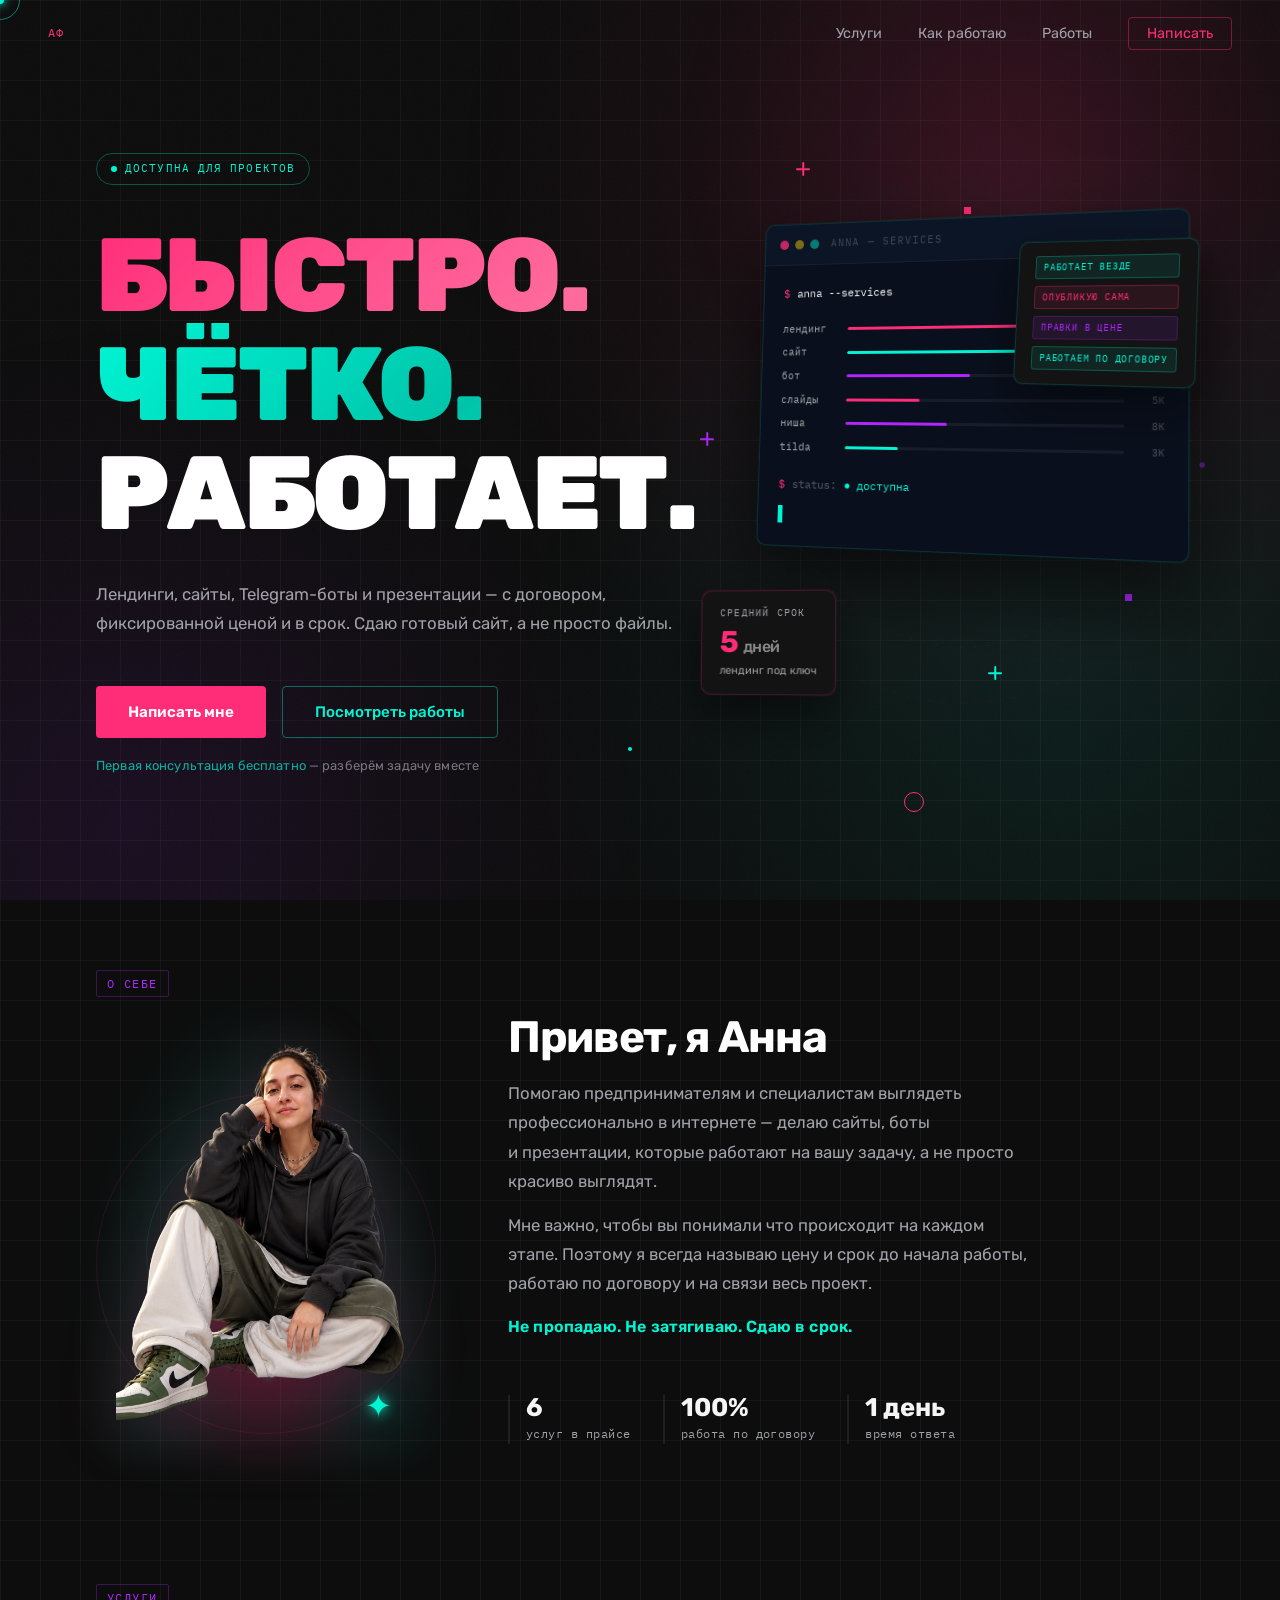
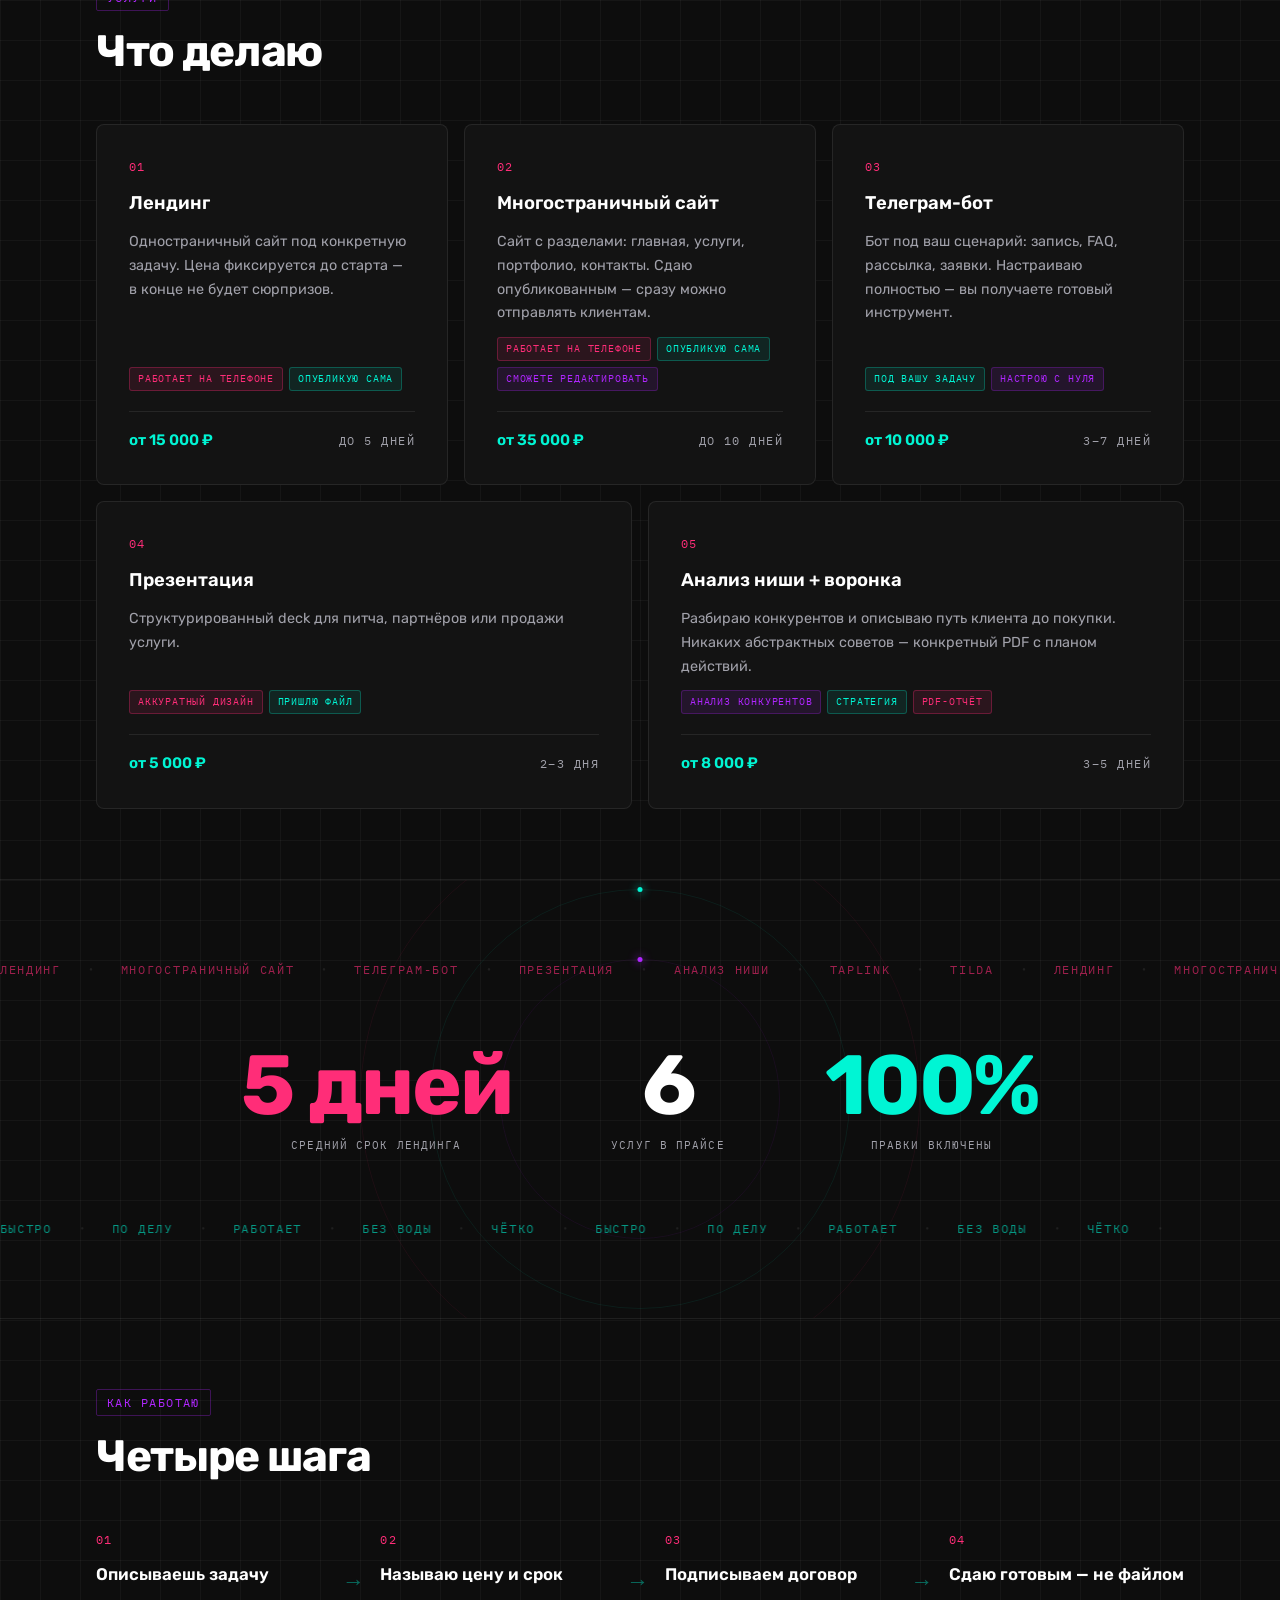
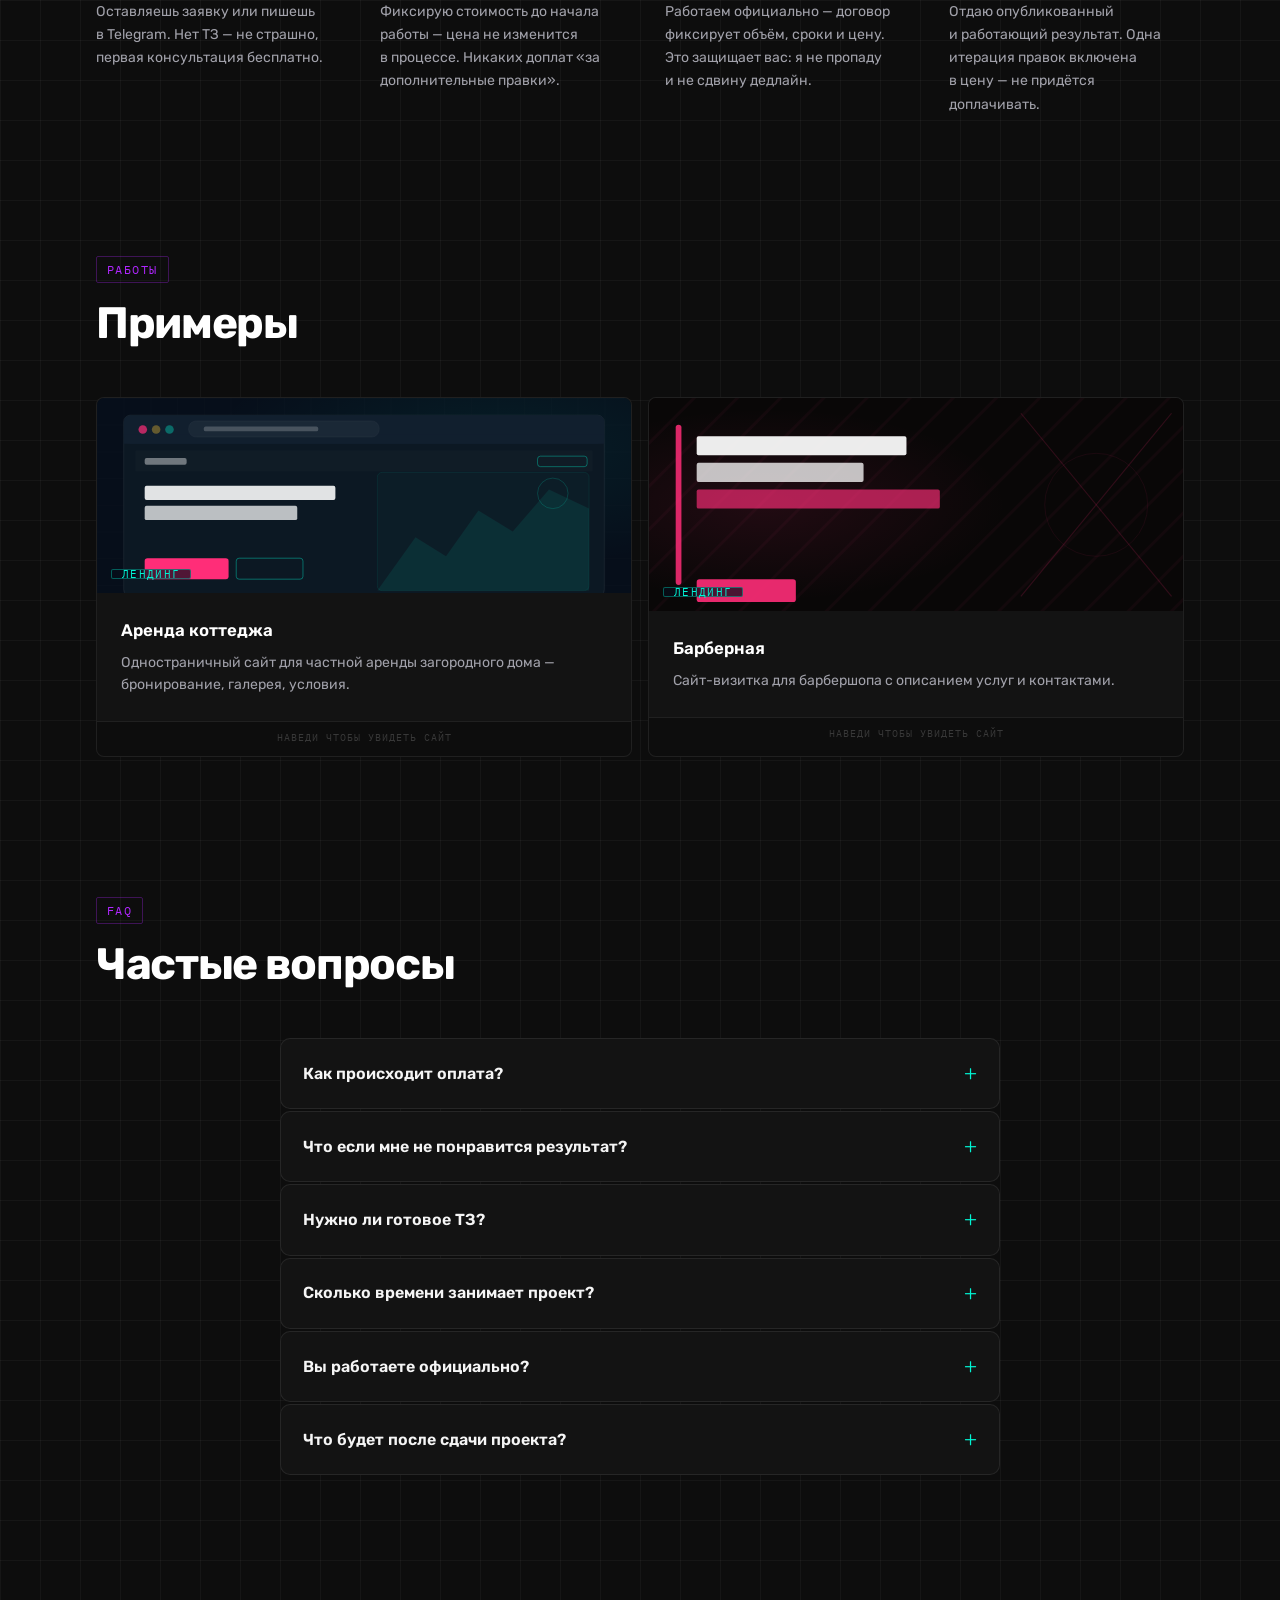
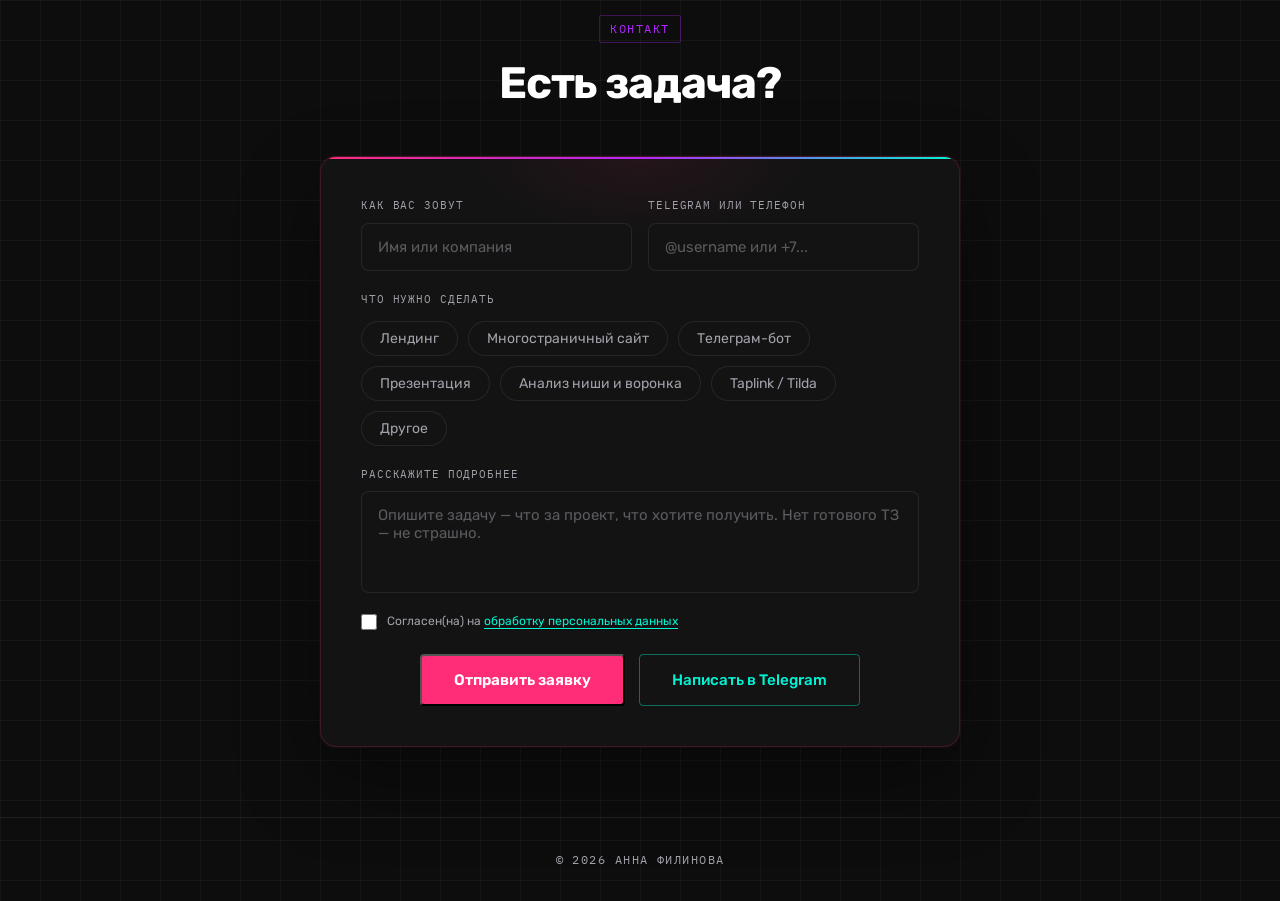
==== commit 0e5aa76d: "fix: nowrap step 4 heading, файлами → файлом" ====
--- a/index.html
+++ b/index.html
@@ -156,7 +156,7 @@
       <!-- Floating card: stat -->
       <div class="v-card v-card--stat">
         <div class="v-card__label">средний срок</div>
-        <div class="v-card__value">7 <span>дней</span></div>
+        <div class="v-card__value">5 <span>дней</span></div>
         <div class="v-card__sub">лендинг под ключ</div>
       </div>
 
@@ -229,7 +229,7 @@
         </div>
         <div class="service-footer">
           <span class="price">от 15 000 ₽</span>
-          <span class="mono muted">5–7 дней</span>
+          <span class="mono muted">до 5 дней</span>
         </div>
       </article>
 
@@ -244,7 +244,7 @@
         </div>
         <div class="service-footer">
           <span class="price">от 35 000 ₽</span>
-          <span class="mono muted">10–14 дней</span>
+          <span class="mono muted">до 10 дней</span>
         </div>
       </article>
 
@@ -325,7 +325,7 @@
 
     <div class="motion-stats">
       <div class="stat">
-        <div class="stat-num" data-target="7" data-suffix=" дней">0</div>
+        <div class="stat-num" data-target="5" data-suffix=" дней">0</div>
         <div class="stat-label">средний срок лендинга</div>
       </div>
       <div class="stat">
@@ -387,7 +387,7 @@
 
       <div class="step">
         <span class="step-num mono">04</span>
-        <h3>Сдаю готовым — не файлами</h3>
+        <h3 style="white-space:nowrap">Сдаю готовым — не файлом</h3>
         <p>Отдаю опубликованный и&nbsp;работающий результат. Одна итерация правок включена в&nbsp;цену — не&nbsp;придётся доплачивать.</p>
       </div>
 
@@ -530,7 +530,7 @@
 
       <details class="faq-item">
         <summary class="faq-q">Сколько времени занимает проект?</summary>
-        <p class="faq-a">Зависит от&nbsp;задачи: лендинг — 5–7 дней, многостраничный сайт — 10–14 дней, Telegram-бот — 3–7 дней. Срок фиксируется в&nbsp;договоре и&nbsp;не сдвигается.</p>
+        <p class="faq-a">Зависит от&nbsp;задачи: лендинг — до 5 дней, многостраничный сайт — до 10 дней, Telegram-бот — 3–7 дней. Срок фиксируется в&nbsp;договоре и&nbsp;не сдвигается.</p>
       </details>
 
       <details class="faq-item">
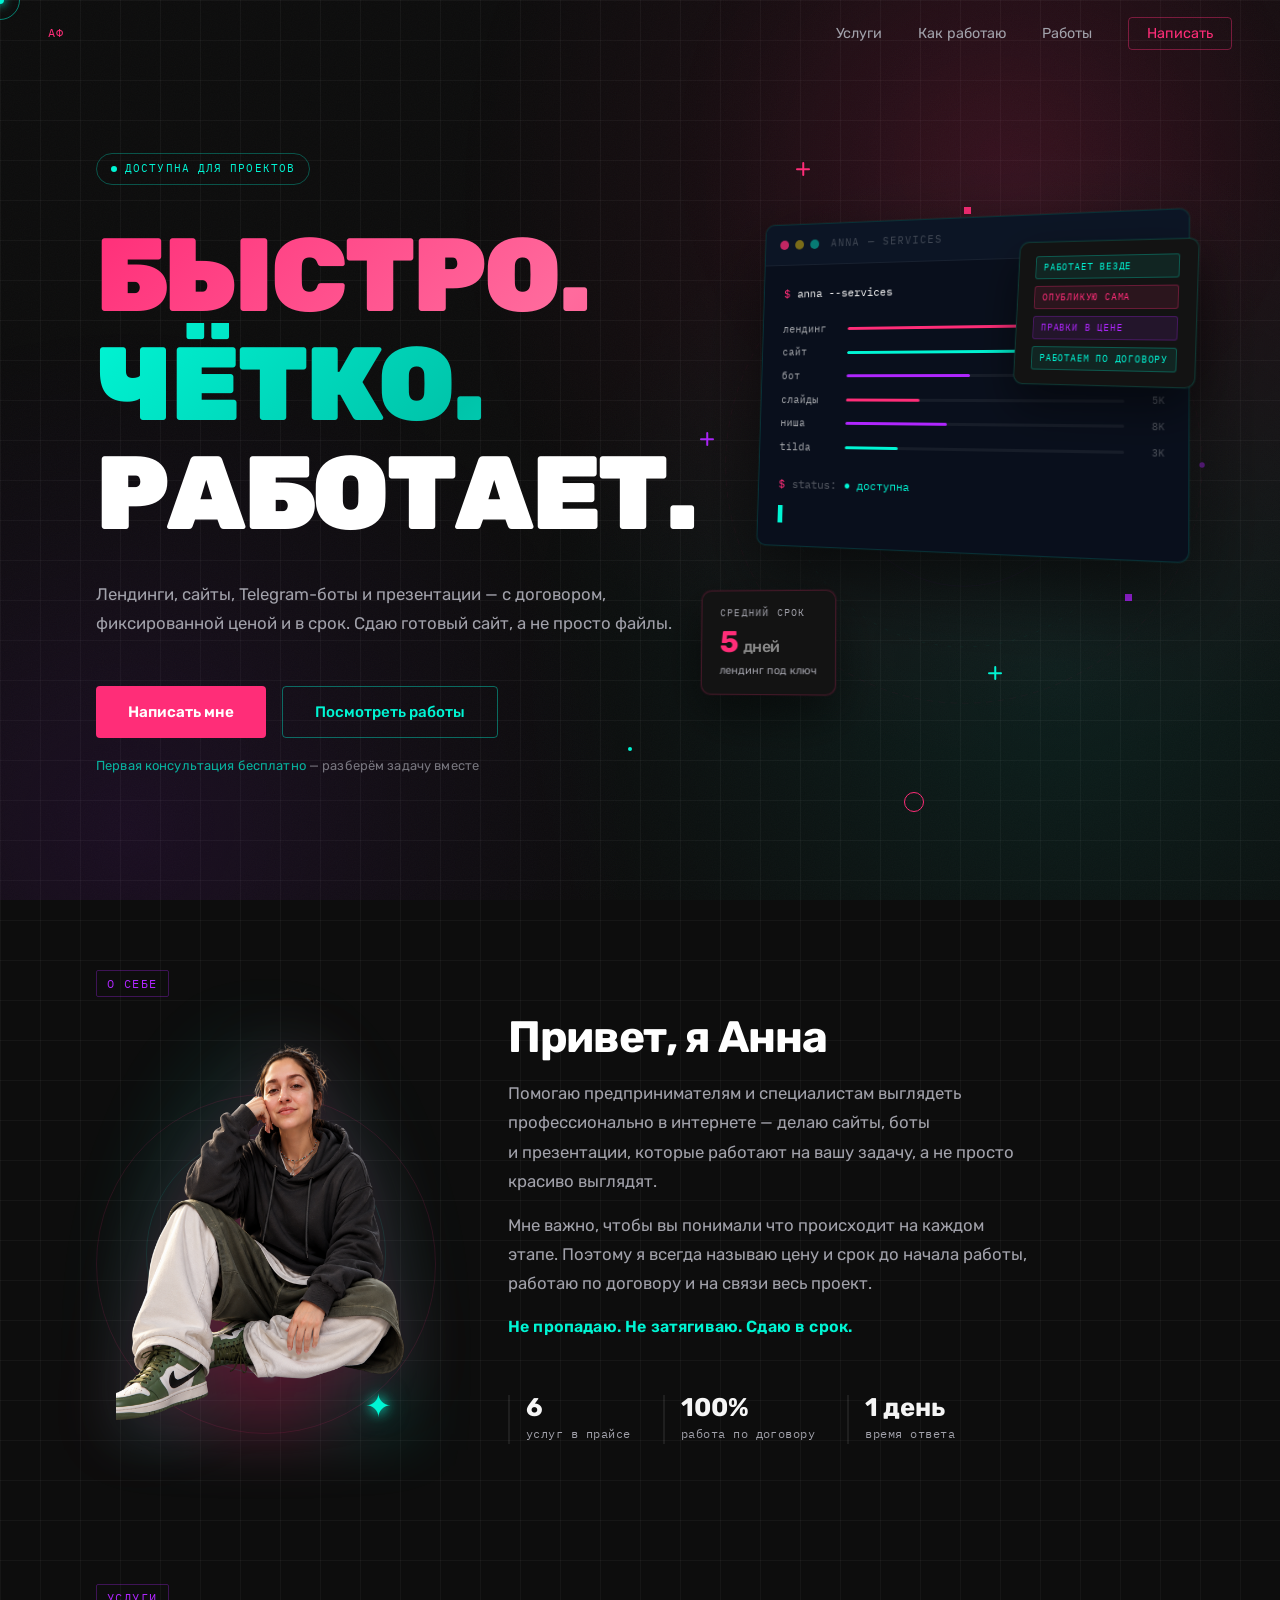
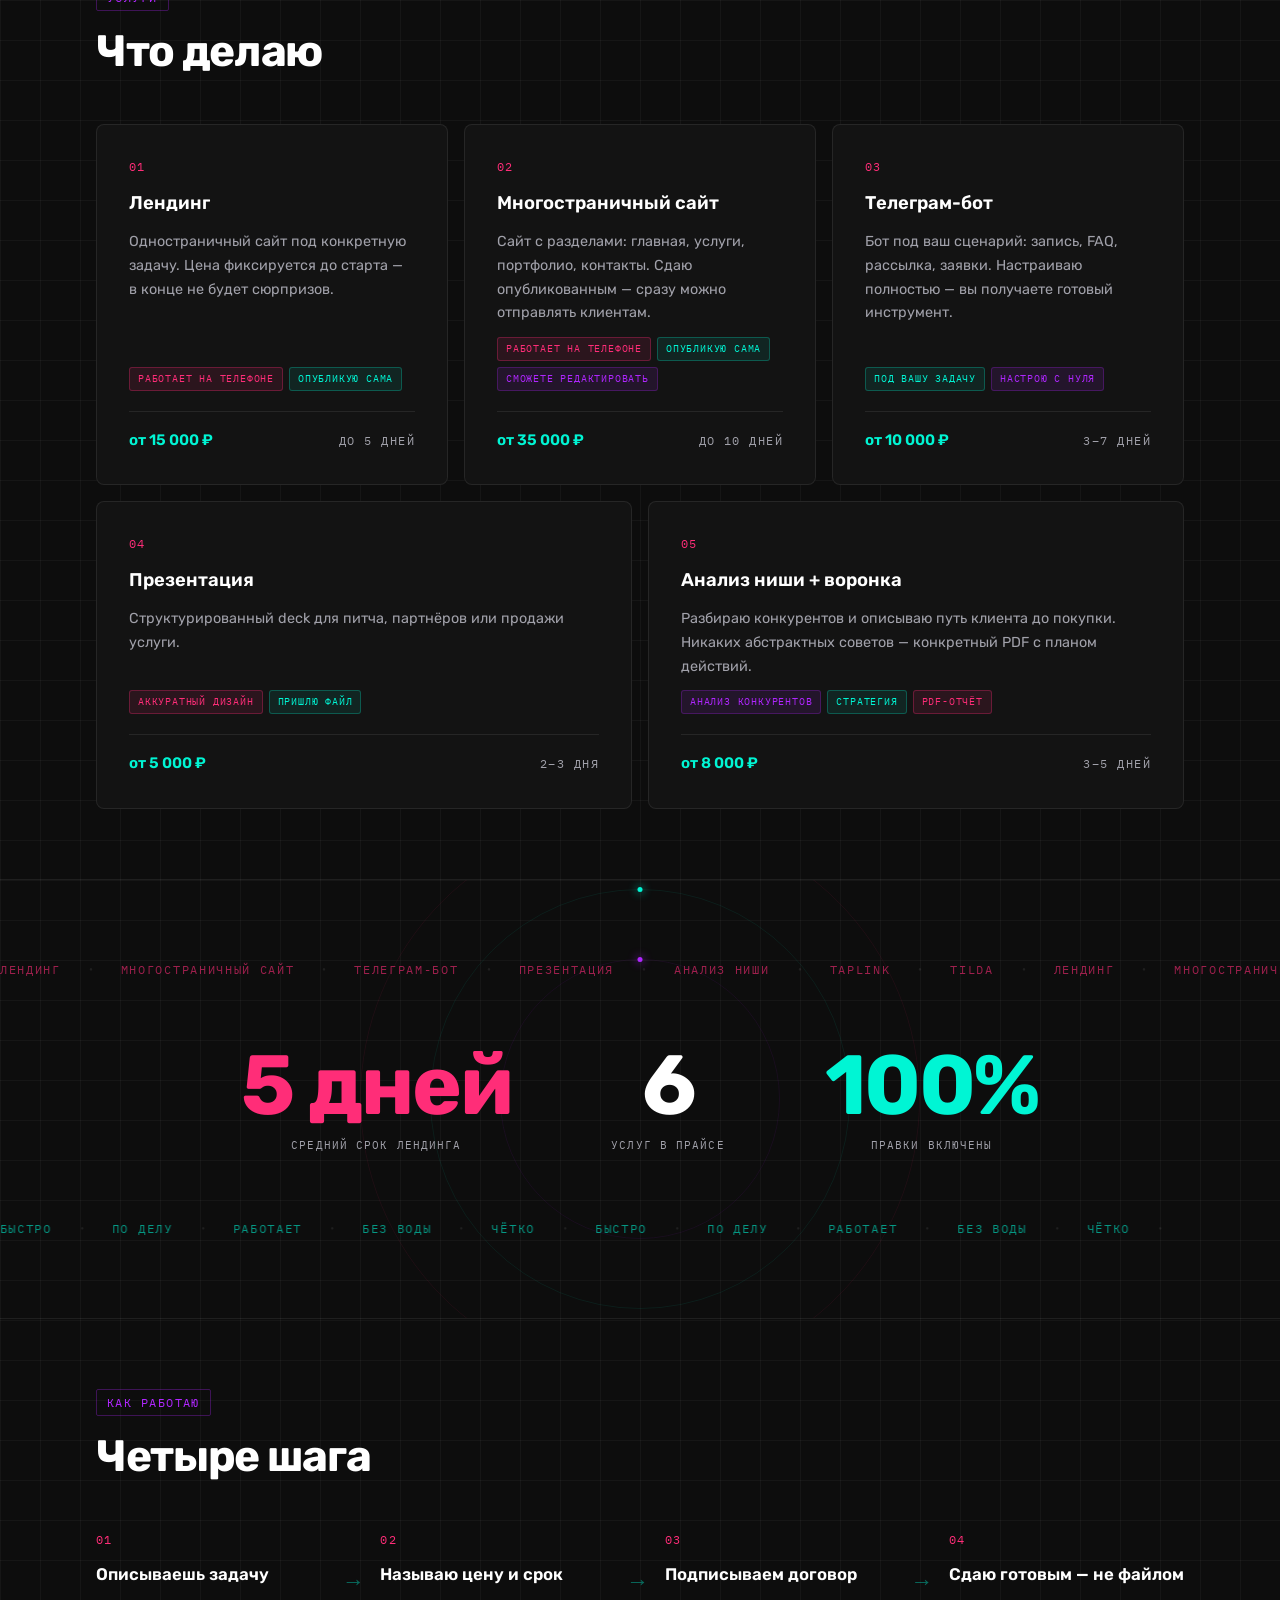
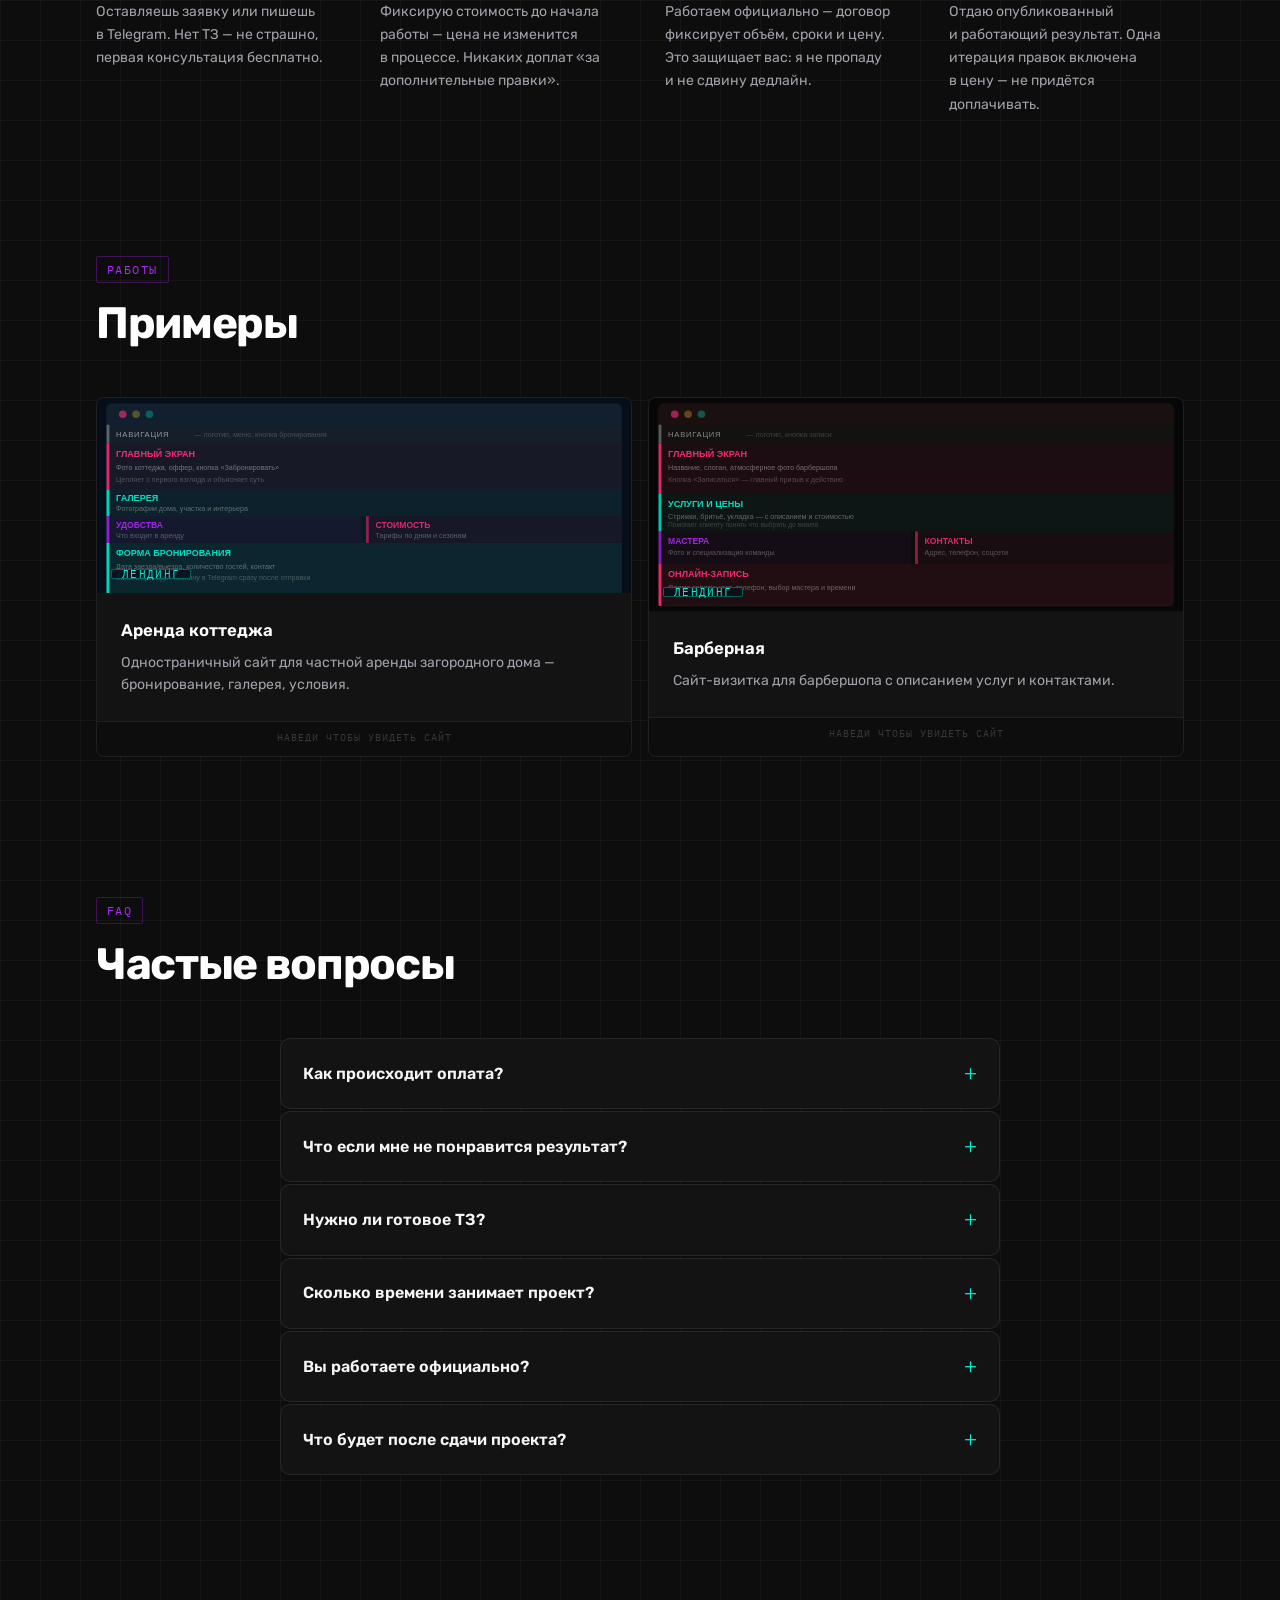
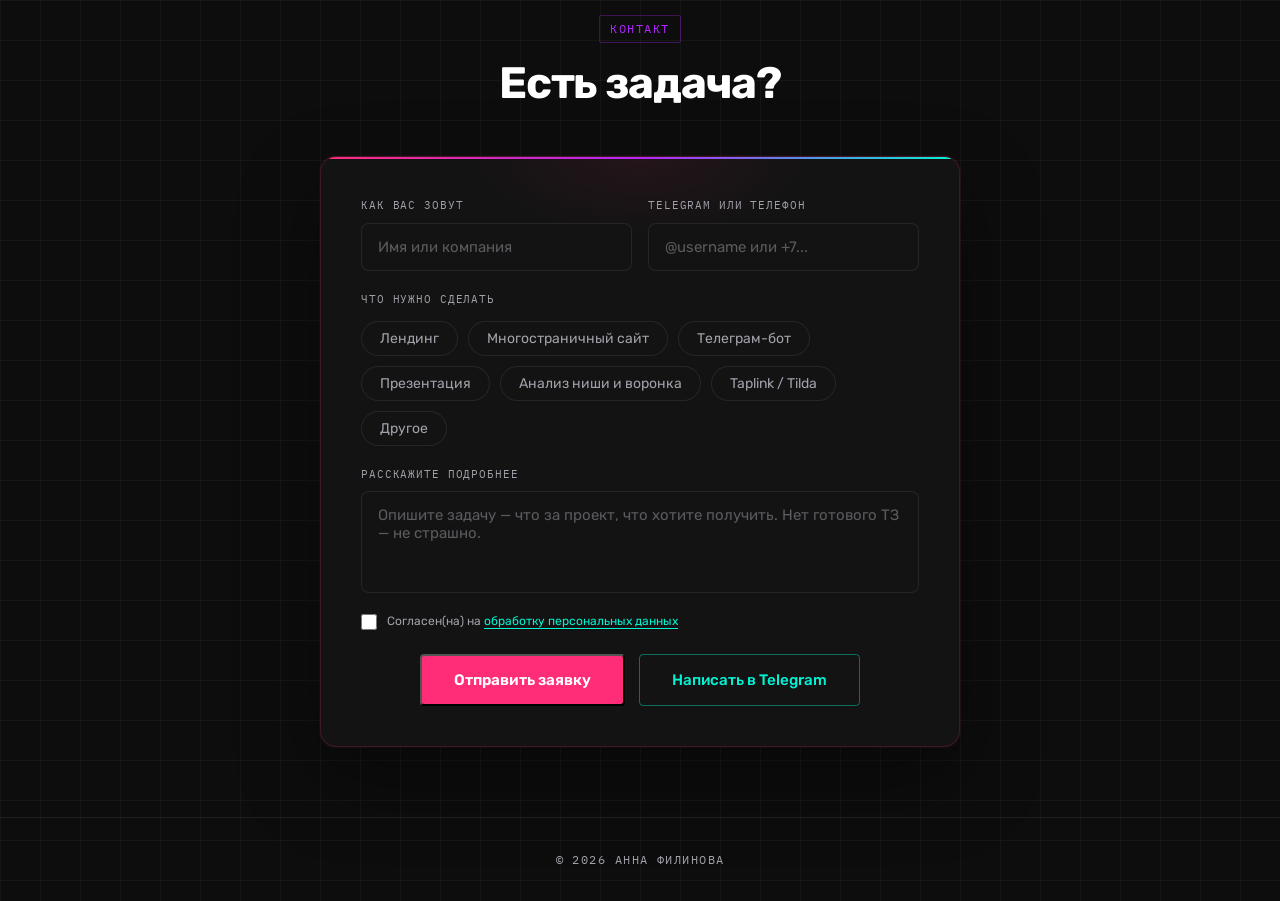
==== commit bddaf730: "feat: replace work card previews with annotated wireframes" ====
--- a/index.html
+++ b/index.html
@@ -407,35 +407,44 @@
             <div class="work-preview">
               <svg class="work-svg" viewBox="0 0 560 224" fill="none" xmlns="http://www.w3.org/2000/svg">
                 <rect width="560" height="224" fill="#060e1a"/>
-                <defs>
-                  <pattern id="cg" width="28" height="28" patternUnits="userSpaceOnUse">
-                    <path d="M28 0H0V28" stroke="rgba(255,255,255,0.035)" stroke-width="0.5"/>
-                  </pattern>
-                  <radialGradient id="cglow" cx="75%" cy="25%" r="55%">
-                    <stop offset="0%" stop-color="#00F5D4" stop-opacity="0.07"/>
-                    <stop offset="100%" stop-color="#00F5D4" stop-opacity="0"/>
-                  </radialGradient>
-                </defs>
-                <rect width="560" height="224" fill="url(#cg)"/>
-                <rect width="560" height="224" fill="url(#cglow)"/>
-                <rect x="28" y="18" width="504" height="190" rx="7" fill="#0c1823" stroke="rgba(255,255,255,0.09)" stroke-width="0.8"/>
-                <rect x="28" y="18" width="504" height="30" rx="7" fill="#111f2e"/>
-                <rect x="28" y="38" width="504" height="10" fill="#111f2e"/>
-                <circle cx="48" cy="33" r="4.5" fill="rgba(255,45,120,0.7)"/>
-                <circle cx="62" cy="33" r="4.5" fill="rgba(255,200,50,0.35)"/>
-                <circle cx="76" cy="33" r="4.5" fill="rgba(0,245,212,0.35)"/>
-                <rect x="96" y="24" width="200" height="17" rx="8" fill="rgba(255,255,255,0.04)" stroke="rgba(255,255,255,0.07)" stroke-width="0.5"/>
-                <rect x="112" y="30" width="120" height="5" rx="2" fill="rgba(255,255,255,0.2)"/>
-                <rect x="40" y="55" width="480" height="22" fill="rgba(255,255,255,0.015)"/>
-                <rect x="50" y="63" width="44" height="7" rx="2" fill="rgba(255,255,255,0.4)"/>
-                <rect x="462" y="61" width="52" height="11" rx="3" fill="none" stroke="rgba(0,245,212,0.45)" stroke-width="0.8"/>
-                <rect x="50" y="92" width="200" height="15" rx="2" fill="rgba(255,255,255,0.88)"/>
-                <rect x="50" y="113" width="160" height="15" rx="2" fill="rgba(255,255,255,0.72)"/>
-                <rect x="50" y="168" width="88" height="22" rx="3" fill="#FF2D78"/>
-                <rect x="146" y="168" width="70" height="22" rx="3" fill="none" stroke="rgba(0,245,212,0.5)" stroke-width="0.8"/>
-                <rect x="294" y="78" width="222" height="124" rx="5" fill="rgba(0,245,212,0.025)" stroke="rgba(0,245,212,0.1)" stroke-width="0.8"/>
-                <path d="M294 202 L334 146 L366 166 L400 118 L436 140 L474 96 L516 116 L516 202 Z" fill="rgba(0,245,212,0.08)"/>
-                <circle cx="478" cy="100" r="16" fill="none" stroke="rgba(0,245,212,0.22)" stroke-width="0.8"/>
+                <!-- browser chrome -->
+                <rect x="10" y="6" width="540" height="212" rx="6" fill="#0c1823" stroke="rgba(255,255,255,0.07)" stroke-width="0.7"/>
+                <rect x="10" y="6" width="540" height="22" rx="5" fill="#111f2e"/>
+                <rect x="10" y="20" width="540" height="8" fill="#111f2e"/>
+                <circle cx="27" cy="17" r="4" fill="rgba(255,45,120,0.6)"/>
+                <circle cx="41" cy="17" r="4" fill="rgba(255,200,50,0.3)"/>
+                <circle cx="55" cy="17" r="4" fill="rgba(0,245,212,0.3)"/>
+                <!-- Навигация -->
+                <rect x="10" y="28" width="540" height="20" fill="rgba(255,255,255,0.03)"/>
+                <rect x="10" y="28" width="3" height="20" fill="rgba(255,255,255,0.3)"/>
+                <text x="20" y="41" font-family="Arial,sans-serif" font-size="8" fill="rgba(255,255,255,0.55)" letter-spacing="0.8">НАВИГАЦИЯ</text>
+                <text x="102" y="41" font-family="Arial,sans-serif" font-size="7.5" fill="rgba(255,255,255,0.22)">— логотип, меню, кнопка бронирования</text>
+                <!-- Главный экран -->
+                <rect x="10" y="48" width="540" height="48" fill="rgba(255,45,120,0.05)"/>
+                <rect x="10" y="48" width="3" height="48" fill="rgba(255,45,120,0.85)"/>
+                <text x="20" y="62" font-family="Arial,sans-serif" font-size="9.5" font-weight="bold" fill="rgba(255,45,120,0.95)">ГЛАВНЫЙ ЭКРАН</text>
+                <text x="20" y="75" font-family="Arial,sans-serif" font-size="7.5" fill="rgba(255,255,255,0.4)">Фото коттеджа, оффер, кнопка «Забронировать»</text>
+                <text x="20" y="88" font-family="Arial,sans-serif" font-size="7.5" fill="rgba(255,255,255,0.25)">Цепляет с первого взгляда и объясняет суть</text>
+                <!-- Галерея -->
+                <rect x="10" y="96" width="540" height="28" fill="rgba(0,245,212,0.04)"/>
+                <rect x="10" y="96" width="3" height="28" fill="rgba(0,245,212,0.85)"/>
+                <text x="20" y="108" font-family="Arial,sans-serif" font-size="9.5" font-weight="bold" fill="rgba(0,245,212,0.9)">ГАЛЕРЕЯ</text>
+                <text x="20" y="119" font-family="Arial,sans-serif" font-size="7.5" fill="rgba(255,255,255,0.35)">Фотографии дома, участка и интерьера</text>
+                <!-- Удобства + Стоимость -->
+                <rect x="10" y="124" width="268" height="28" fill="rgba(176,38,255,0.05)"/>
+                <rect x="10" y="124" width="3" height="28" fill="rgba(176,38,255,0.75)"/>
+                <text x="20" y="136" font-family="Arial,sans-serif" font-size="9" font-weight="bold" fill="rgba(176,38,255,0.9)">УДОБСТВА</text>
+                <text x="20" y="147" font-family="Arial,sans-serif" font-size="7.5" fill="rgba(255,255,255,0.3)">Что входит в аренду</text>
+                <rect x="282" y="124" width="268" height="28" fill="rgba(255,45,120,0.04)"/>
+                <rect x="282" y="124" width="3" height="28" fill="rgba(255,45,120,0.5)"/>
+                <text x="292" y="136" font-family="Arial,sans-serif" font-size="9" font-weight="bold" fill="rgba(255,45,120,0.85)">СТОИМОСТЬ</text>
+                <text x="292" y="147" font-family="Arial,sans-serif" font-size="7.5" fill="rgba(255,255,255,0.3)">Тарифы по дням и сезонам</text>
+                <!-- Форма бронирования -->
+                <rect x="10" y="152" width="540" height="66" fill="rgba(0,245,212,0.06)"/>
+                <rect x="10" y="152" width="3" height="66" fill="rgba(0,245,212,0.85)"/>
+                <text x="20" y="166" font-family="Arial,sans-serif" font-size="9.5" font-weight="bold" fill="rgba(0,245,212,0.9)">ФОРМА БРОНИРОВАНИЯ</text>
+                <text x="20" y="179" font-family="Arial,sans-serif" font-size="7.5" fill="rgba(255,255,255,0.35)">Дата заезда/выезда, количество гостей, контакт</text>
+                <text x="20" y="191" font-family="Arial,sans-serif" font-size="7.5" fill="rgba(255,255,255,0.25)">Заявка приходит хозяину в Telegram сразу после отправки</text>
               </svg>
               <span class="work-tag">ЛЕНДИНГ</span>
             </div>
@@ -463,26 +472,46 @@
           <div class="work-face work-face--front">
             <div class="work-preview">
               <svg class="work-svg" viewBox="0 0 560 224" fill="none" xmlns="http://www.w3.org/2000/svg">
-                <rect width="560" height="224" fill="#090707"/>
-                <defs>
-                  <pattern id="bstripe" width="32" height="32" patternUnits="userSpaceOnUse" patternTransform="rotate(45)">
-                    <rect width="3" height="32" fill="rgba(255,45,120,0.04)"/>
-                  </pattern>
-                  <radialGradient id="bglow" cx="22%" cy="50%" r="45%">
-                    <stop offset="0%" stop-color="#FF2D78" stop-opacity="0.1"/>
-                    <stop offset="100%" stop-color="#FF2D78" stop-opacity="0"/>
-                  </radialGradient>
-                </defs>
-                <rect width="560" height="224" fill="url(#bstripe)"/>
-                <rect width="560" height="224" fill="url(#bglow)"/>
-                <line x1="390" y1="16" x2="548" y2="208" stroke="rgba(255,45,120,0.16)" stroke-width="1.2"/>
-                <line x1="548" y1="16" x2="390" y2="208" stroke="rgba(255,45,120,0.16)" stroke-width="1.2"/>
-                <circle cx="469" cy="112" r="54" fill="none" stroke="rgba(255,45,120,0.1)" stroke-width="0.8"/>
-                <rect x="28" y="28" width="6" height="168" rx="3" fill="rgba(255,45,120,0.85)"/>
-                <rect x="50" y="40" width="220" height="20" rx="2" fill="rgba(255,255,255,0.92)"/>
-                <rect x="50" y="68" width="175" height="20" rx="2" fill="rgba(255,255,255,0.75)"/>
-                <rect x="50" y="96" width="255" height="20" rx="2" fill="rgba(255,45,120,0.65)"/>
-                <rect x="50" y="190" width="104" height="24" rx="3" fill="rgba(255,45,120,0.9)"/>
+                <rect width="560" height="224" fill="#080707"/>
+                <!-- browser chrome -->
+                <rect x="10" y="6" width="540" height="212" rx="6" fill="#0f0c0c" stroke="rgba(255,255,255,0.07)" stroke-width="0.7"/>
+                <rect x="10" y="6" width="540" height="22" rx="5" fill="#1a1010"/>
+                <rect x="10" y="20" width="540" height="8" fill="#1a1010"/>
+                <circle cx="27" cy="17" r="4" fill="rgba(255,45,120,0.6)"/>
+                <circle cx="41" cy="17" r="4" fill="rgba(255,200,50,0.3)"/>
+                <circle cx="55" cy="17" r="4" fill="rgba(0,245,212,0.3)"/>
+                <!-- Навигация -->
+                <rect x="10" y="28" width="540" height="20" fill="rgba(255,255,255,0.02)"/>
+                <rect x="10" y="28" width="3" height="20" fill="rgba(255,255,255,0.3)"/>
+                <text x="20" y="41" font-family="Arial,sans-serif" font-size="8" fill="rgba(255,255,255,0.5)" letter-spacing="0.8">НАВИГАЦИЯ</text>
+                <text x="102" y="41" font-family="Arial,sans-serif" font-size="7.5" fill="rgba(255,255,255,0.2)">— логотип, кнопка записи</text>
+                <!-- Главный экран -->
+                <rect x="10" y="48" width="540" height="52" fill="rgba(255,45,120,0.05)"/>
+                <rect x="10" y="48" width="3" height="52" fill="rgba(255,45,120,0.85)"/>
+                <text x="20" y="62" font-family="Arial,sans-serif" font-size="9.5" font-weight="bold" fill="rgba(255,45,120,0.95)">ГЛАВНЫЙ ЭКРАН</text>
+                <text x="20" y="75" font-family="Arial,sans-serif" font-size="7.5" fill="rgba(255,255,255,0.4)">Название, слоган, атмосферное фото барбершопа</text>
+                <text x="20" y="88" font-family="Arial,sans-serif" font-size="7.5" fill="rgba(255,255,255,0.25)">Кнопка «Записаться» — главный призыв к действию</text>
+                <!-- Услуги и цены -->
+                <rect x="10" y="100" width="540" height="40" fill="rgba(0,245,212,0.04)"/>
+                <rect x="10" y="100" width="3" height="40" fill="rgba(0,245,212,0.8)"/>
+                <text x="20" y="114" font-family="Arial,sans-serif" font-size="9.5" font-weight="bold" fill="rgba(0,245,212,0.9)">УСЛУГИ И ЦЕНЫ</text>
+                <text x="20" y="127" font-family="Arial,sans-serif" font-size="7.5" fill="rgba(255,255,255,0.35)">Стрижки, бритьё, укладка — с описанием и стоимостью</text>
+                <text x="20" y="135" font-family="Arial,sans-serif" font-size="7" fill="rgba(255,255,255,0.2)">Помогает клиенту понять что выбрать до визита</text>
+                <!-- Мастера -->
+                <rect x="10" y="140" width="265" height="34" fill="rgba(176,38,255,0.04)"/>
+                <rect x="10" y="140" width="3" height="34" fill="rgba(176,38,255,0.7)"/>
+                <text x="20" y="153" font-family="Arial,sans-serif" font-size="9" font-weight="bold" fill="rgba(176,38,255,0.9)">МАСТЕРА</text>
+                <text x="20" y="165" font-family="Arial,sans-serif" font-size="7.5" fill="rgba(255,255,255,0.3)">Фото и специализация команды</text>
+                <!-- Контакты -->
+                <rect x="279" y="140" width="271" height="34" fill="rgba(255,45,120,0.04)"/>
+                <rect x="279" y="140" width="3" height="34" fill="rgba(255,45,120,0.5)"/>
+                <text x="289" y="153" font-family="Arial,sans-serif" font-size="9" font-weight="bold" fill="rgba(255,45,120,0.85)">КОНТАКТЫ</text>
+                <text x="289" y="165" font-family="Arial,sans-serif" font-size="7.5" fill="rgba(255,255,255,0.3)">Адрес, телефон, соцсети</text>
+                <!-- Онлайн-запись -->
+                <rect x="10" y="174" width="540" height="44" fill="rgba(255,45,120,0.07)"/>
+                <rect x="10" y="174" width="3" height="44" fill="rgba(255,45,120,0.9)"/>
+                <text x="20" y="188" font-family="Arial,sans-serif" font-size="9.5" font-weight="bold" fill="rgba(255,45,120,0.95)">ОНЛАЙН-ЗАПИСЬ</text>
+                <text x="20" y="201" font-family="Arial,sans-serif" font-size="7.5" fill="rgba(255,255,255,0.35)">Форма записи: имя, телефон, выбор мастера и времени</text>
               </svg>
               <span class="work-tag">ЛЕНДИНГ</span>
             </div>
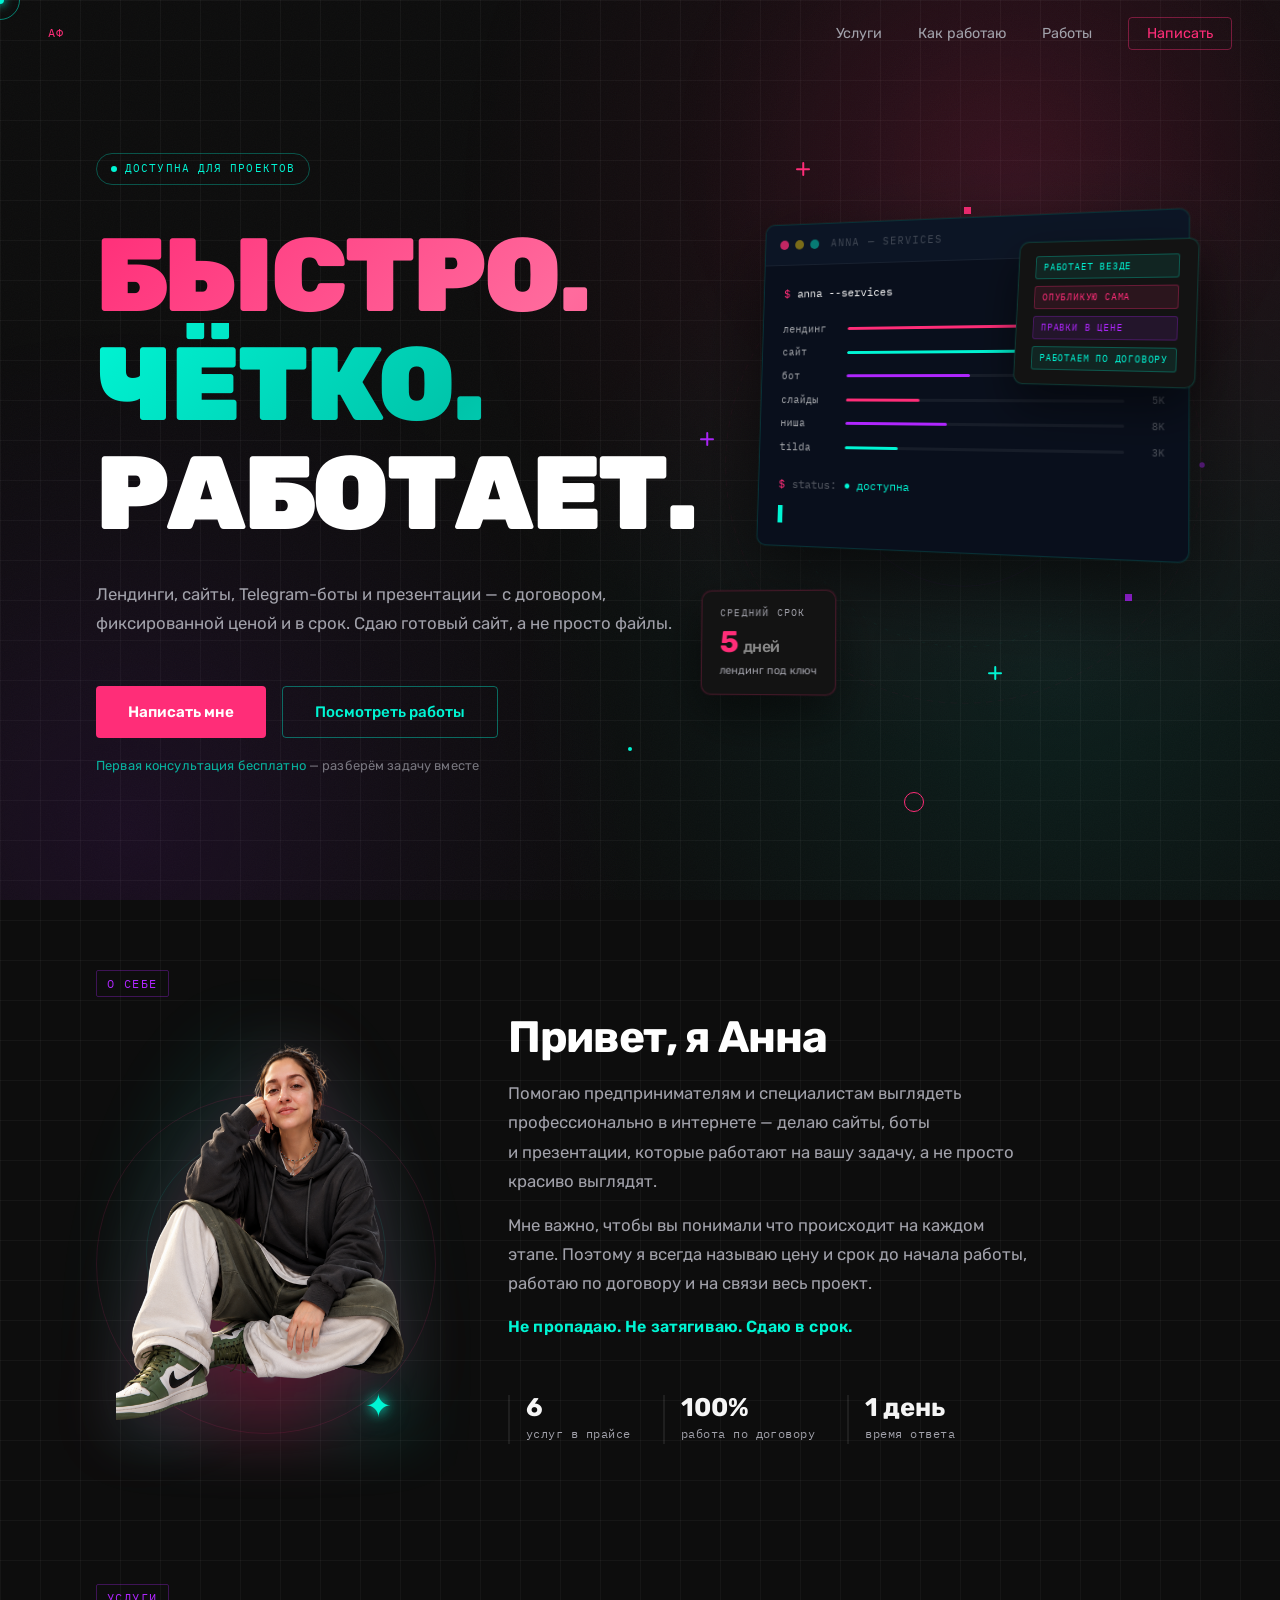
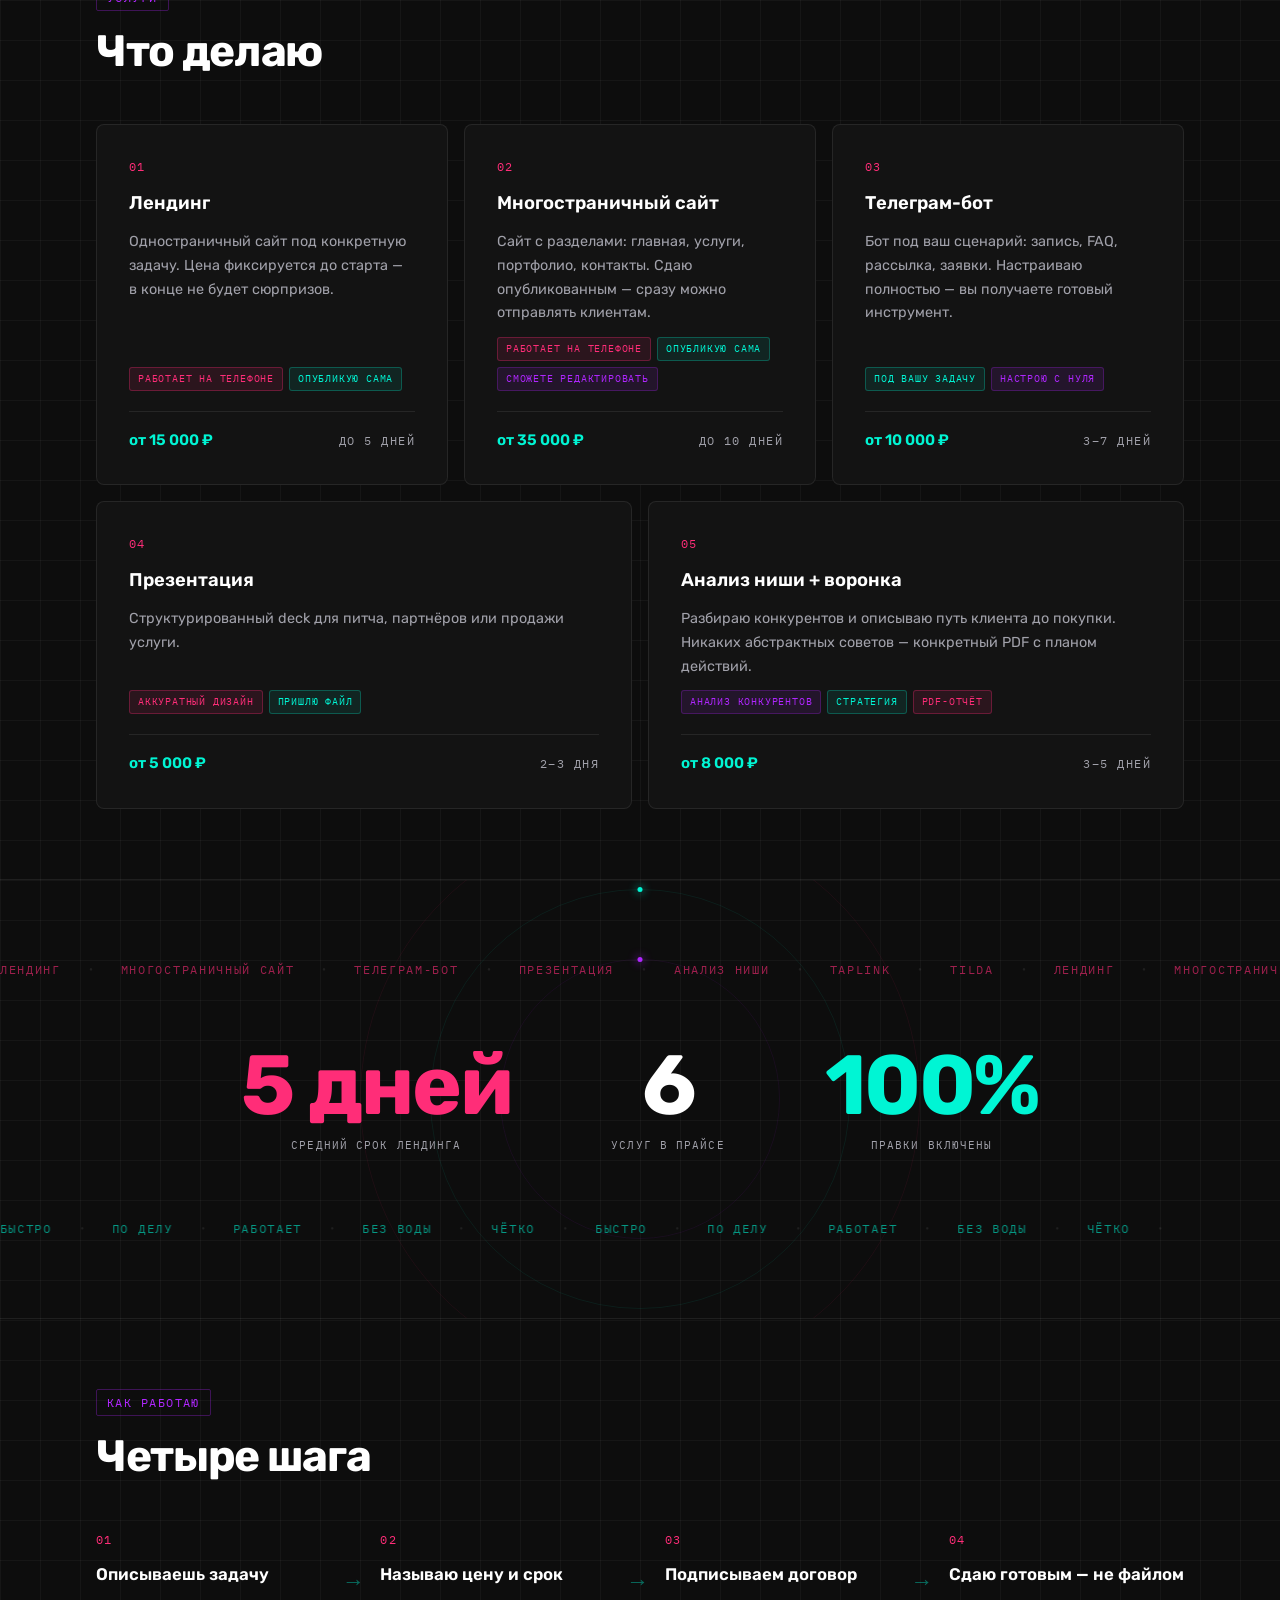
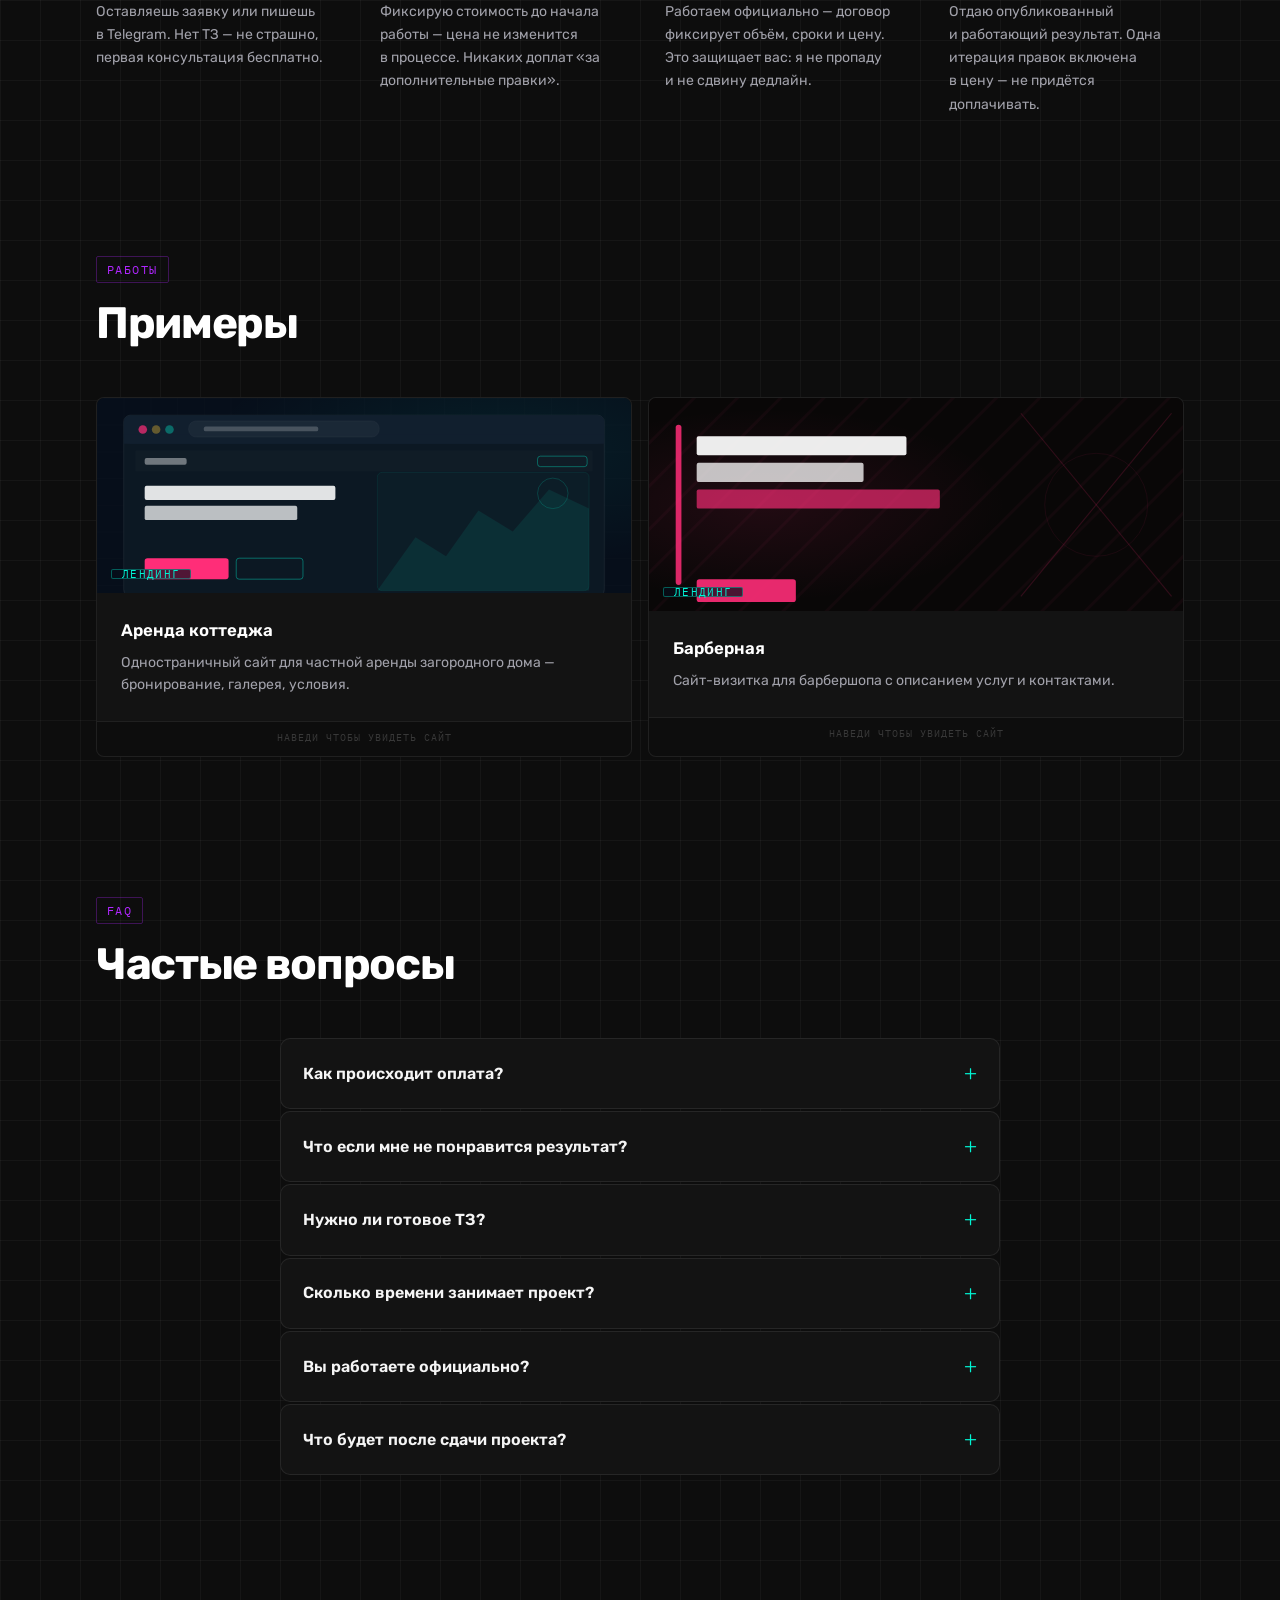
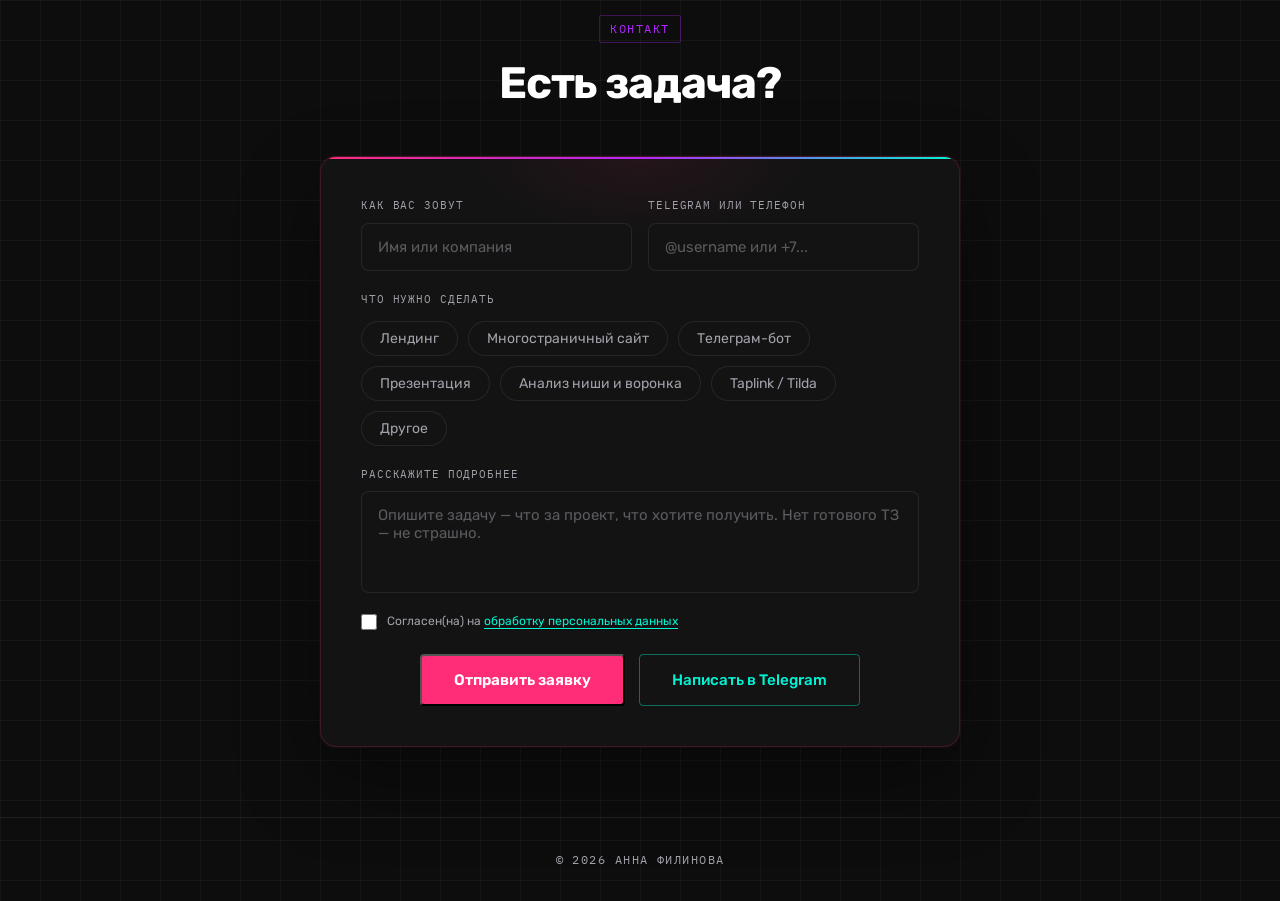
==== commit 6826af79: "revert: restore original work card SVG previews" ====
--- a/index.html
+++ b/index.html
@@ -407,44 +407,35 @@
             <div class="work-preview">
               <svg class="work-svg" viewBox="0 0 560 224" fill="none" xmlns="http://www.w3.org/2000/svg">
                 <rect width="560" height="224" fill="#060e1a"/>
-                <!-- browser chrome -->
-                <rect x="10" y="6" width="540" height="212" rx="6" fill="#0c1823" stroke="rgba(255,255,255,0.07)" stroke-width="0.7"/>
-                <rect x="10" y="6" width="540" height="22" rx="5" fill="#111f2e"/>
-                <rect x="10" y="20" width="540" height="8" fill="#111f2e"/>
-                <circle cx="27" cy="17" r="4" fill="rgba(255,45,120,0.6)"/>
-                <circle cx="41" cy="17" r="4" fill="rgba(255,200,50,0.3)"/>
-                <circle cx="55" cy="17" r="4" fill="rgba(0,245,212,0.3)"/>
-                <!-- Навигация -->
-                <rect x="10" y="28" width="540" height="20" fill="rgba(255,255,255,0.03)"/>
-                <rect x="10" y="28" width="3" height="20" fill="rgba(255,255,255,0.3)"/>
-                <text x="20" y="41" font-family="Arial,sans-serif" font-size="8" fill="rgba(255,255,255,0.55)" letter-spacing="0.8">НАВИГАЦИЯ</text>
-                <text x="102" y="41" font-family="Arial,sans-serif" font-size="7.5" fill="rgba(255,255,255,0.22)">— логотип, меню, кнопка бронирования</text>
-                <!-- Главный экран -->
-                <rect x="10" y="48" width="540" height="48" fill="rgba(255,45,120,0.05)"/>
-                <rect x="10" y="48" width="3" height="48" fill="rgba(255,45,120,0.85)"/>
-                <text x="20" y="62" font-family="Arial,sans-serif" font-size="9.5" font-weight="bold" fill="rgba(255,45,120,0.95)">ГЛАВНЫЙ ЭКРАН</text>
-                <text x="20" y="75" font-family="Arial,sans-serif" font-size="7.5" fill="rgba(255,255,255,0.4)">Фото коттеджа, оффер, кнопка «Забронировать»</text>
-                <text x="20" y="88" font-family="Arial,sans-serif" font-size="7.5" fill="rgba(255,255,255,0.25)">Цепляет с первого взгляда и объясняет суть</text>
-                <!-- Галерея -->
-                <rect x="10" y="96" width="540" height="28" fill="rgba(0,245,212,0.04)"/>
-                <rect x="10" y="96" width="3" height="28" fill="rgba(0,245,212,0.85)"/>
-                <text x="20" y="108" font-family="Arial,sans-serif" font-size="9.5" font-weight="bold" fill="rgba(0,245,212,0.9)">ГАЛЕРЕЯ</text>
-                <text x="20" y="119" font-family="Arial,sans-serif" font-size="7.5" fill="rgba(255,255,255,0.35)">Фотографии дома, участка и интерьера</text>
-                <!-- Удобства + Стоимость -->
-                <rect x="10" y="124" width="268" height="28" fill="rgba(176,38,255,0.05)"/>
-                <rect x="10" y="124" width="3" height="28" fill="rgba(176,38,255,0.75)"/>
-                <text x="20" y="136" font-family="Arial,sans-serif" font-size="9" font-weight="bold" fill="rgba(176,38,255,0.9)">УДОБСТВА</text>
-                <text x="20" y="147" font-family="Arial,sans-serif" font-size="7.5" fill="rgba(255,255,255,0.3)">Что входит в аренду</text>
-                <rect x="282" y="124" width="268" height="28" fill="rgba(255,45,120,0.04)"/>
-                <rect x="282" y="124" width="3" height="28" fill="rgba(255,45,120,0.5)"/>
-                <text x="292" y="136" font-family="Arial,sans-serif" font-size="9" font-weight="bold" fill="rgba(255,45,120,0.85)">СТОИМОСТЬ</text>
-                <text x="292" y="147" font-family="Arial,sans-serif" font-size="7.5" fill="rgba(255,255,255,0.3)">Тарифы по дням и сезонам</text>
-                <!-- Форма бронирования -->
-                <rect x="10" y="152" width="540" height="66" fill="rgba(0,245,212,0.06)"/>
-                <rect x="10" y="152" width="3" height="66" fill="rgba(0,245,212,0.85)"/>
-                <text x="20" y="166" font-family="Arial,sans-serif" font-size="9.5" font-weight="bold" fill="rgba(0,245,212,0.9)">ФОРМА БРОНИРОВАНИЯ</text>
-                <text x="20" y="179" font-family="Arial,sans-serif" font-size="7.5" fill="rgba(255,255,255,0.35)">Дата заезда/выезда, количество гостей, контакт</text>
-                <text x="20" y="191" font-family="Arial,sans-serif" font-size="7.5" fill="rgba(255,255,255,0.25)">Заявка приходит хозяину в Telegram сразу после отправки</text>
+                <defs>
+                  <pattern id="cg" width="28" height="28" patternUnits="userSpaceOnUse">
+                    <path d="M28 0H0V28" stroke="rgba(255,255,255,0.035)" stroke-width="0.5"/>
+                  </pattern>
+                  <radialGradient id="cglow" cx="75%" cy="25%" r="55%">
+                    <stop offset="0%" stop-color="#00F5D4" stop-opacity="0.07"/>
+                    <stop offset="100%" stop-color="#00F5D4" stop-opacity="0"/>
+                  </radialGradient>
+                </defs>
+                <rect width="560" height="224" fill="url(#cg)"/>
+                <rect width="560" height="224" fill="url(#cglow)"/>
+                <rect x="28" y="18" width="504" height="190" rx="7" fill="#0c1823" stroke="rgba(255,255,255,0.09)" stroke-width="0.8"/>
+                <rect x="28" y="18" width="504" height="30" rx="7" fill="#111f2e"/>
+                <rect x="28" y="38" width="504" height="10" fill="#111f2e"/>
+                <circle cx="48" cy="33" r="4.5" fill="rgba(255,45,120,0.7)"/>
+                <circle cx="62" cy="33" r="4.5" fill="rgba(255,200,50,0.35)"/>
+                <circle cx="76" cy="33" r="4.5" fill="rgba(0,245,212,0.35)"/>
+                <rect x="96" y="24" width="200" height="17" rx="8" fill="rgba(255,255,255,0.04)" stroke="rgba(255,255,255,0.07)" stroke-width="0.5"/>
+                <rect x="112" y="30" width="120" height="5" rx="2" fill="rgba(255,255,255,0.2)"/>
+                <rect x="40" y="55" width="480" height="22" fill="rgba(255,255,255,0.015)"/>
+                <rect x="50" y="63" width="44" height="7" rx="2" fill="rgba(255,255,255,0.4)"/>
+                <rect x="462" y="61" width="52" height="11" rx="3" fill="none" stroke="rgba(0,245,212,0.45)" stroke-width="0.8"/>
+                <rect x="50" y="92" width="200" height="15" rx="2" fill="rgba(255,255,255,0.88)"/>
+                <rect x="50" y="113" width="160" height="15" rx="2" fill="rgba(255,255,255,0.72)"/>
+                <rect x="50" y="168" width="88" height="22" rx="3" fill="#FF2D78"/>
+                <rect x="146" y="168" width="70" height="22" rx="3" fill="none" stroke="rgba(0,245,212,0.5)" stroke-width="0.8"/>
+                <rect x="294" y="78" width="222" height="124" rx="5" fill="rgba(0,245,212,0.025)" stroke="rgba(0,245,212,0.1)" stroke-width="0.8"/>
+                <path d="M294 202 L334 146 L366 166 L400 118 L436 140 L474 96 L516 116 L516 202 Z" fill="rgba(0,245,212,0.08)"/>
+                <circle cx="478" cy="100" r="16" fill="none" stroke="rgba(0,245,212,0.22)" stroke-width="0.8"/>
               </svg>
               <span class="work-tag">ЛЕНДИНГ</span>
             </div>
@@ -472,46 +463,26 @@
           <div class="work-face work-face--front">
             <div class="work-preview">
               <svg class="work-svg" viewBox="0 0 560 224" fill="none" xmlns="http://www.w3.org/2000/svg">
-                <rect width="560" height="224" fill="#080707"/>
-                <!-- browser chrome -->
-                <rect x="10" y="6" width="540" height="212" rx="6" fill="#0f0c0c" stroke="rgba(255,255,255,0.07)" stroke-width="0.7"/>
-                <rect x="10" y="6" width="540" height="22" rx="5" fill="#1a1010"/>
-                <rect x="10" y="20" width="540" height="8" fill="#1a1010"/>
-                <circle cx="27" cy="17" r="4" fill="rgba(255,45,120,0.6)"/>
-                <circle cx="41" cy="17" r="4" fill="rgba(255,200,50,0.3)"/>
-                <circle cx="55" cy="17" r="4" fill="rgba(0,245,212,0.3)"/>
-                <!-- Навигация -->
-                <rect x="10" y="28" width="540" height="20" fill="rgba(255,255,255,0.02)"/>
-                <rect x="10" y="28" width="3" height="20" fill="rgba(255,255,255,0.3)"/>
-                <text x="20" y="41" font-family="Arial,sans-serif" font-size="8" fill="rgba(255,255,255,0.5)" letter-spacing="0.8">НАВИГАЦИЯ</text>
-                <text x="102" y="41" font-family="Arial,sans-serif" font-size="7.5" fill="rgba(255,255,255,0.2)">— логотип, кнопка записи</text>
-                <!-- Главный экран -->
-                <rect x="10" y="48" width="540" height="52" fill="rgba(255,45,120,0.05)"/>
-                <rect x="10" y="48" width="3" height="52" fill="rgba(255,45,120,0.85)"/>
-                <text x="20" y="62" font-family="Arial,sans-serif" font-size="9.5" font-weight="bold" fill="rgba(255,45,120,0.95)">ГЛАВНЫЙ ЭКРАН</text>
-                <text x="20" y="75" font-family="Arial,sans-serif" font-size="7.5" fill="rgba(255,255,255,0.4)">Название, слоган, атмосферное фото барбершопа</text>
-                <text x="20" y="88" font-family="Arial,sans-serif" font-size="7.5" fill="rgba(255,255,255,0.25)">Кнопка «Записаться» — главный призыв к действию</text>
-                <!-- Услуги и цены -->
-                <rect x="10" y="100" width="540" height="40" fill="rgba(0,245,212,0.04)"/>
-                <rect x="10" y="100" width="3" height="40" fill="rgba(0,245,212,0.8)"/>
-                <text x="20" y="114" font-family="Arial,sans-serif" font-size="9.5" font-weight="bold" fill="rgba(0,245,212,0.9)">УСЛУГИ И ЦЕНЫ</text>
-                <text x="20" y="127" font-family="Arial,sans-serif" font-size="7.5" fill="rgba(255,255,255,0.35)">Стрижки, бритьё, укладка — с описанием и стоимостью</text>
-                <text x="20" y="135" font-family="Arial,sans-serif" font-size="7" fill="rgba(255,255,255,0.2)">Помогает клиенту понять что выбрать до визита</text>
-                <!-- Мастера -->
-                <rect x="10" y="140" width="265" height="34" fill="rgba(176,38,255,0.04)"/>
-                <rect x="10" y="140" width="3" height="34" fill="rgba(176,38,255,0.7)"/>
-                <text x="20" y="153" font-family="Arial,sans-serif" font-size="9" font-weight="bold" fill="rgba(176,38,255,0.9)">МАСТЕРА</text>
-                <text x="20" y="165" font-family="Arial,sans-serif" font-size="7.5" fill="rgba(255,255,255,0.3)">Фото и специализация команды</text>
-                <!-- Контакты -->
-                <rect x="279" y="140" width="271" height="34" fill="rgba(255,45,120,0.04)"/>
-                <rect x="279" y="140" width="3" height="34" fill="rgba(255,45,120,0.5)"/>
-                <text x="289" y="153" font-family="Arial,sans-serif" font-size="9" font-weight="bold" fill="rgba(255,45,120,0.85)">КОНТАКТЫ</text>
-                <text x="289" y="165" font-family="Arial,sans-serif" font-size="7.5" fill="rgba(255,255,255,0.3)">Адрес, телефон, соцсети</text>
-                <!-- Онлайн-запись -->
-                <rect x="10" y="174" width="540" height="44" fill="rgba(255,45,120,0.07)"/>
-                <rect x="10" y="174" width="3" height="44" fill="rgba(255,45,120,0.9)"/>
-                <text x="20" y="188" font-family="Arial,sans-serif" font-size="9.5" font-weight="bold" fill="rgba(255,45,120,0.95)">ОНЛАЙН-ЗАПИСЬ</text>
-                <text x="20" y="201" font-family="Arial,sans-serif" font-size="7.5" fill="rgba(255,255,255,0.35)">Форма записи: имя, телефон, выбор мастера и времени</text>
+                <rect width="560" height="224" fill="#090707"/>
+                <defs>
+                  <pattern id="bstripe" width="32" height="32" patternUnits="userSpaceOnUse" patternTransform="rotate(45)">
+                    <rect width="3" height="32" fill="rgba(255,45,120,0.04)"/>
+                  </pattern>
+                  <radialGradient id="bglow" cx="22%" cy="50%" r="45%">
+                    <stop offset="0%" stop-color="#FF2D78" stop-opacity="0.1"/>
+                    <stop offset="100%" stop-color="#FF2D78" stop-opacity="0"/>
+                  </radialGradient>
+                </defs>
+                <rect width="560" height="224" fill="url(#bstripe)"/>
+                <rect width="560" height="224" fill="url(#bglow)"/>
+                <line x1="390" y1="16" x2="548" y2="208" stroke="rgba(255,45,120,0.16)" stroke-width="1.2"/>
+                <line x1="548" y1="16" x2="390" y2="208" stroke="rgba(255,45,120,0.16)" stroke-width="1.2"/>
+                <circle cx="469" cy="112" r="54" fill="none" stroke="rgba(255,45,120,0.1)" stroke-width="0.8"/>
+                <rect x="28" y="28" width="6" height="168" rx="3" fill="rgba(255,45,120,0.85)"/>
+                <rect x="50" y="40" width="220" height="20" rx="2" fill="rgba(255,255,255,0.92)"/>
+                <rect x="50" y="68" width="175" height="20" rx="2" fill="rgba(255,255,255,0.75)"/>
+                <rect x="50" y="96" width="255" height="20" rx="2" fill="rgba(255,45,120,0.65)"/>
+                <rect x="50" y="190" width="104" height="24" rx="3" fill="rgba(255,45,120,0.9)"/>
               </svg>
               <span class="work-tag">ЛЕНДИНГ</span>
             </div>
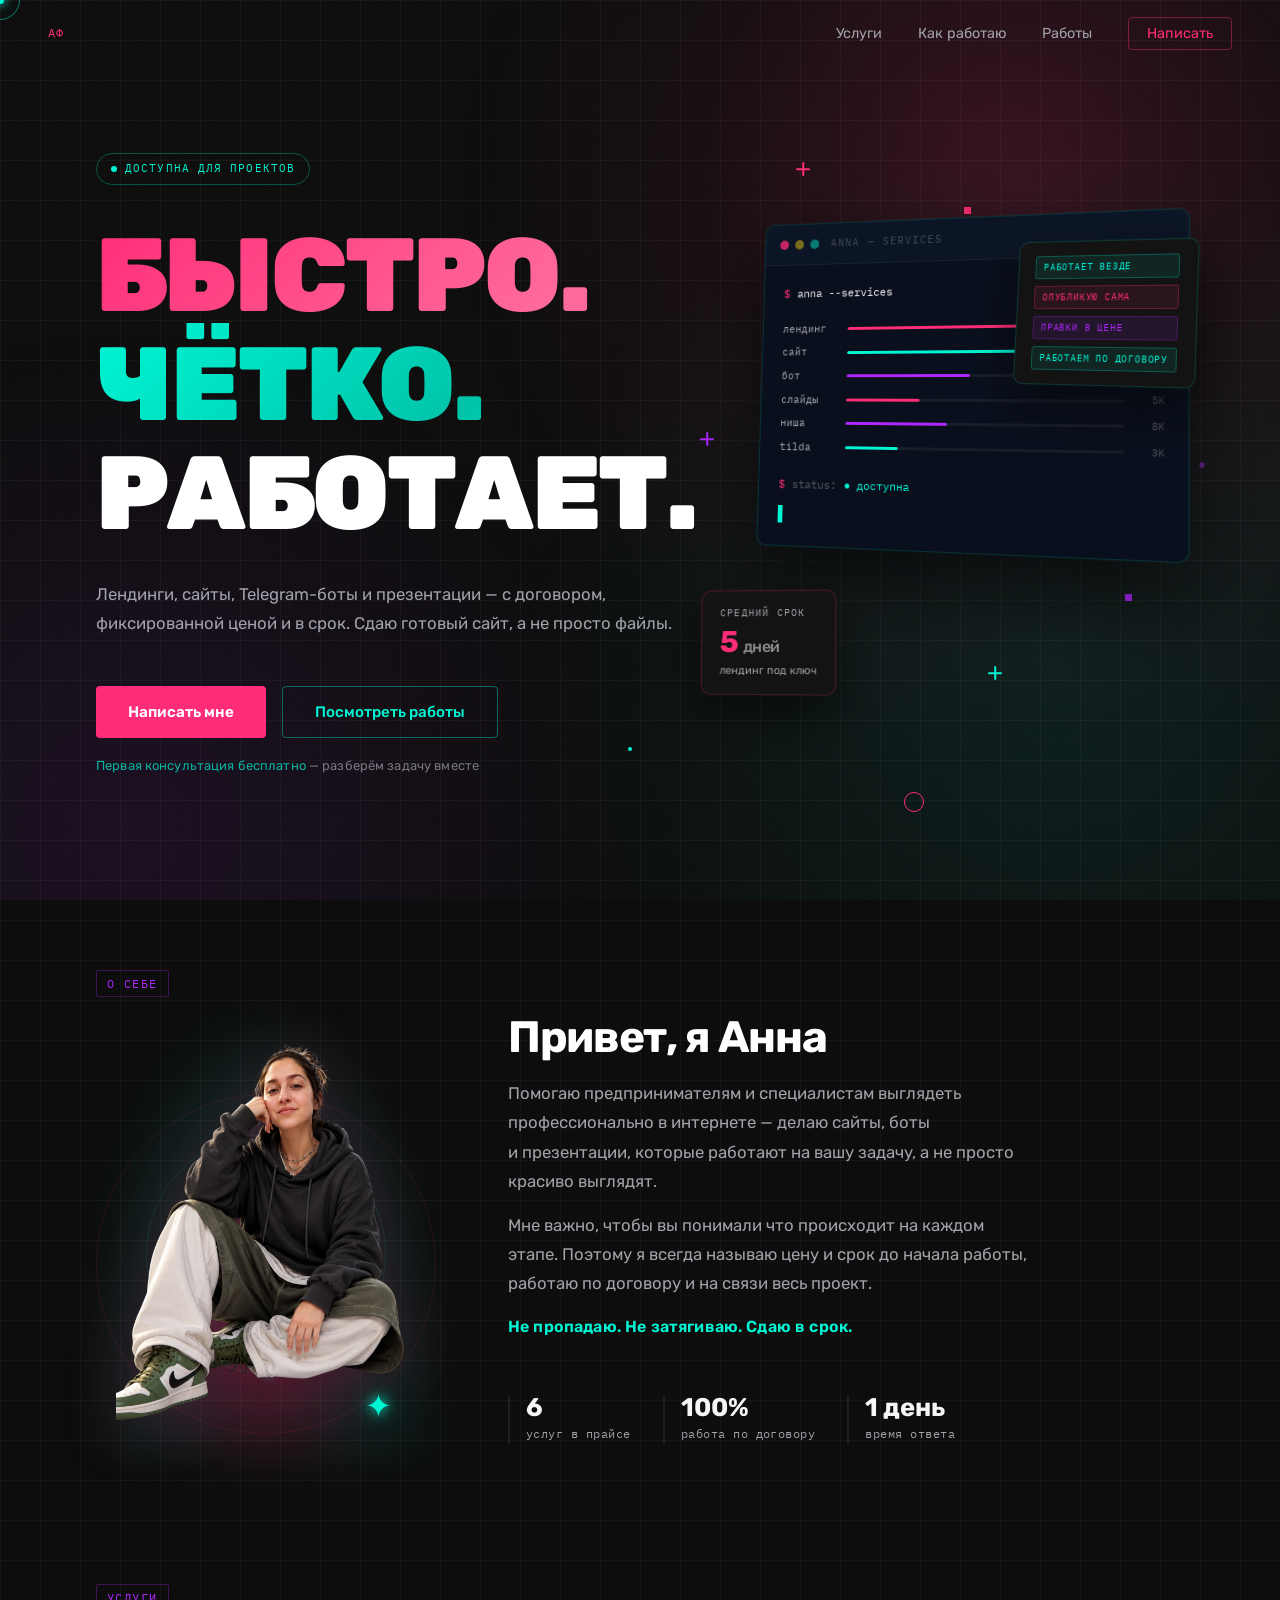
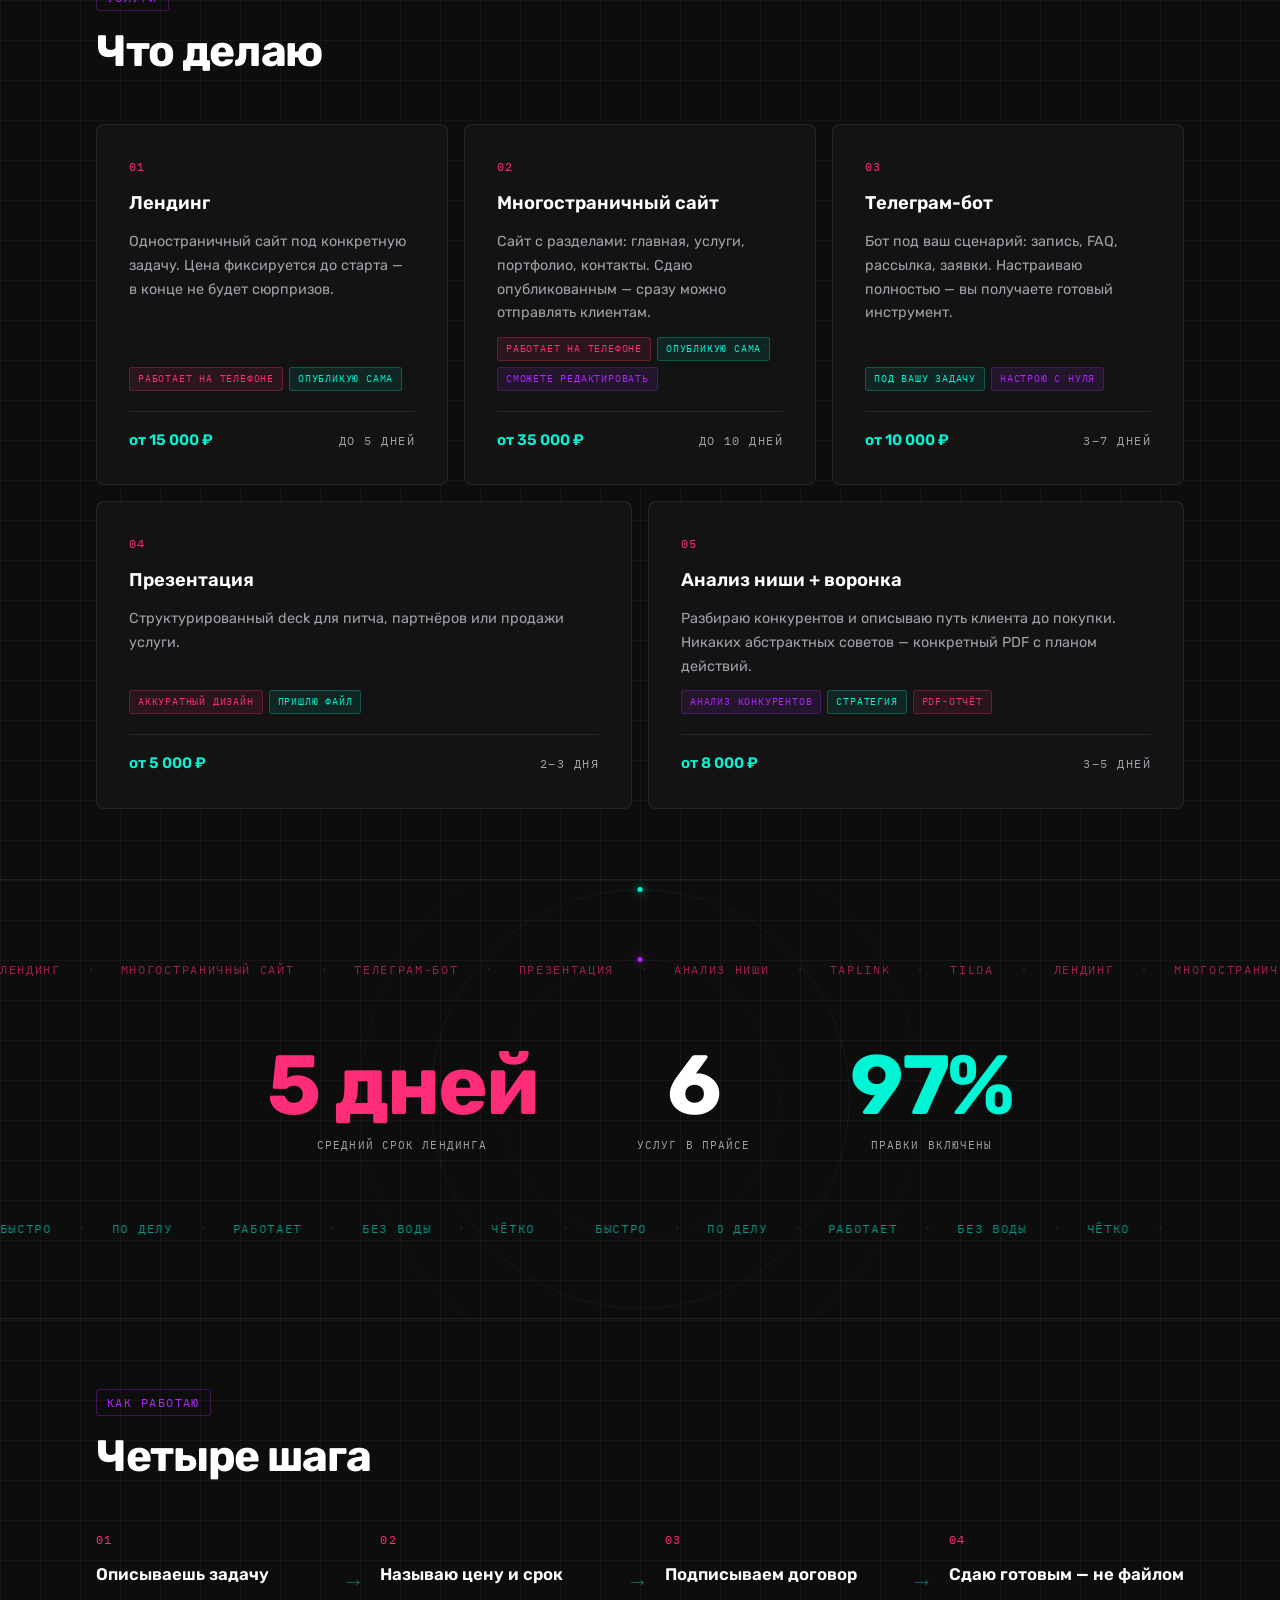
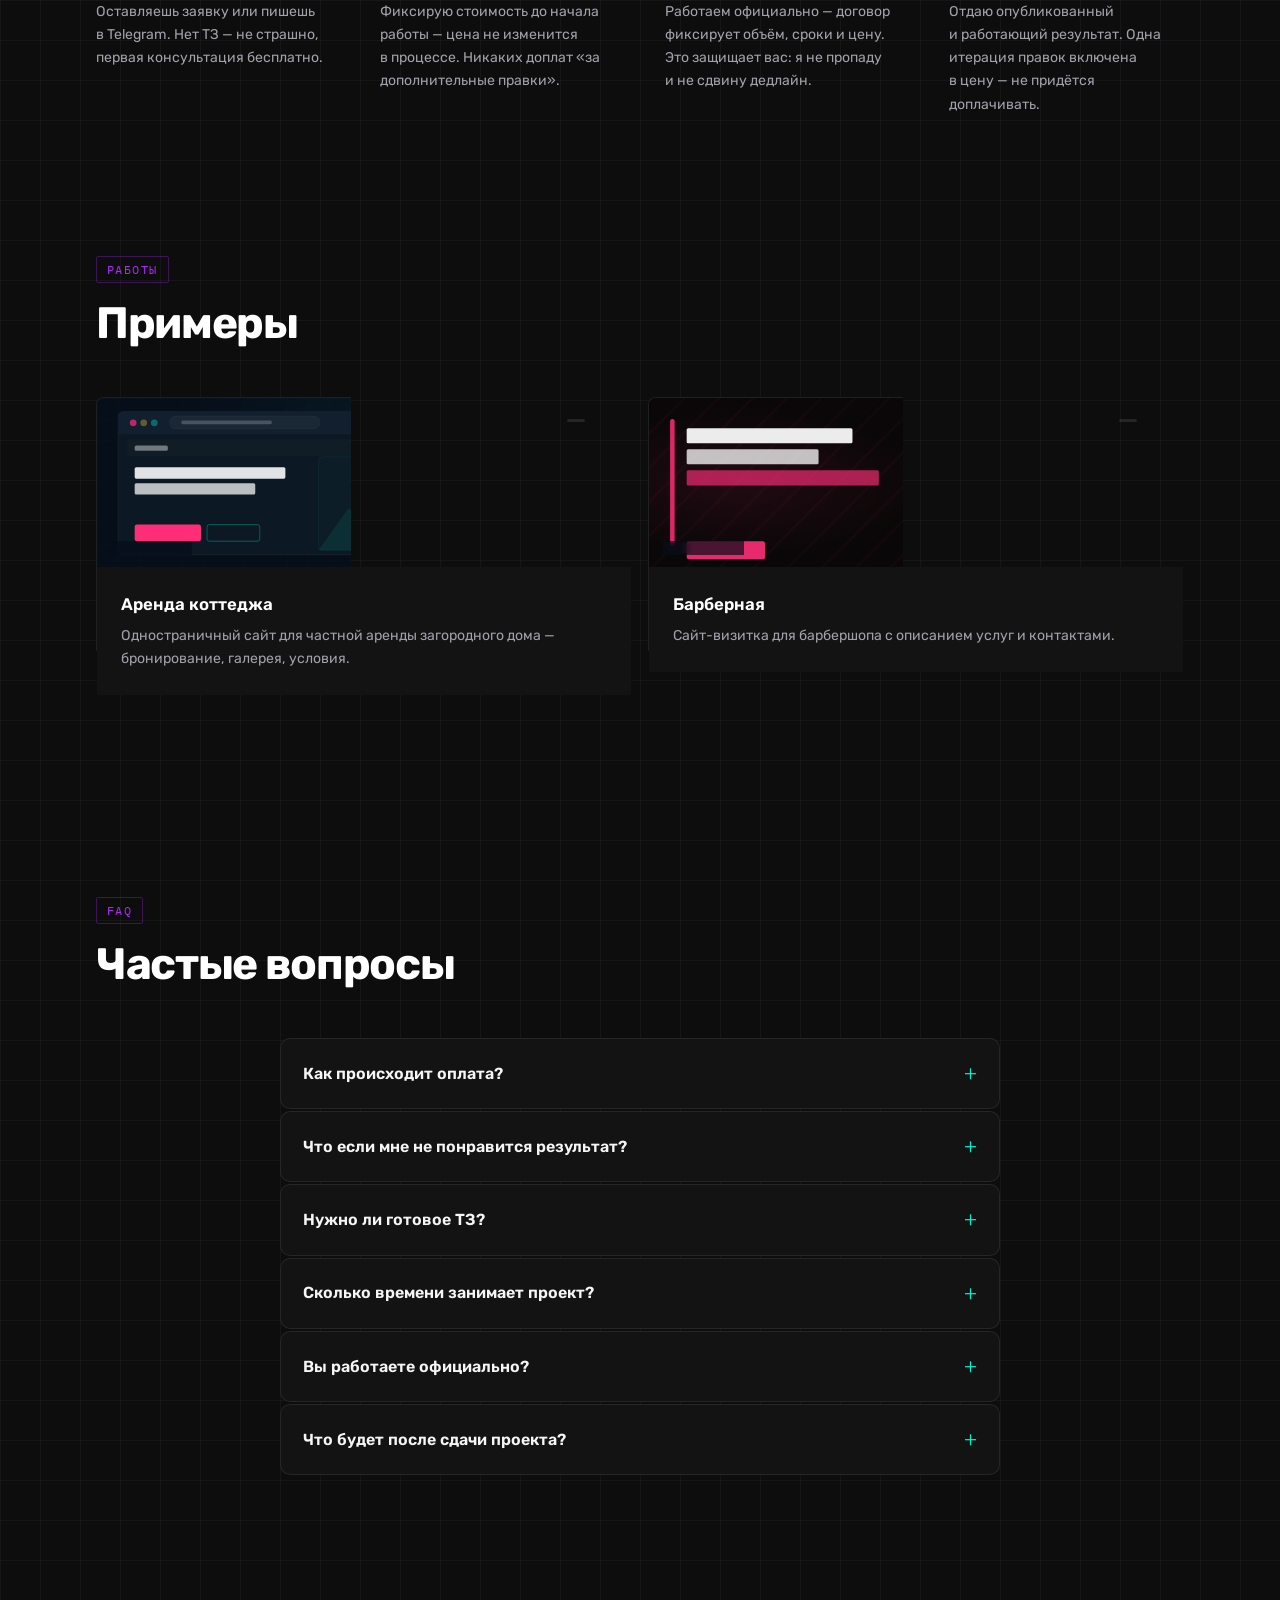
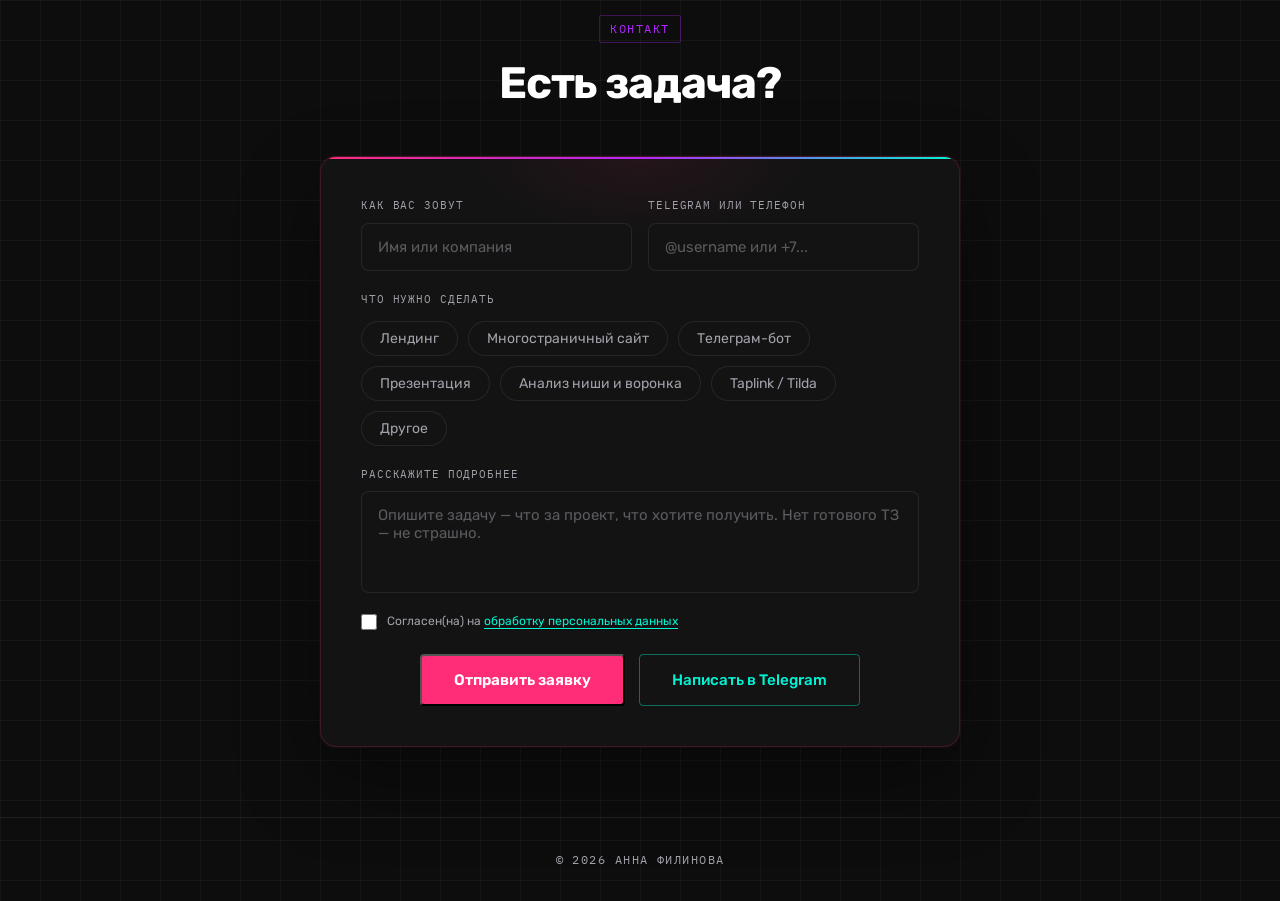
==== commit 6f4c4482: "feat: add animated mobile phone preview to work cards" ====
--- a/index.html
+++ b/index.html
@@ -438,6 +438,11 @@
                 <circle cx="478" cy="100" r="16" fill="none" stroke="rgba(0,245,212,0.22)" stroke-width="0.8"/>
               </svg>
               <span class="work-tag">ЛЕНДИНГ</span>
+              <div class="work-phone-wrap">
+                <div class="work-phone-frame">
+                  <iframe src="https://fil-in.gitverse.site/cottage-rental-site/" class="work-phone-screen" loading="lazy" scrolling="no" tabindex="-1"></iframe>
+                </div>
+              </div>
             </div>
             <div class="work-info">
               <h3>Аренда коттеджа</h3>
@@ -485,6 +490,11 @@
                 <rect x="50" y="190" width="104" height="24" rx="3" fill="rgba(255,45,120,0.9)"/>
               </svg>
               <span class="work-tag">ЛЕНДИНГ</span>
+              <div class="work-phone-wrap">
+                <div class="work-phone-frame">
+                  <iframe src="https://fil-in.gitverse.site/shura-barber/" class="work-phone-screen" loading="lazy" scrolling="no" tabindex="-1"></iframe>
+                </div>
+              </div>
             </div>
             <div class="work-info">
               <h3>Барберная</h3>
--- a/style.css
+++ b/style.css
@@ -1085,6 +1085,70 @@
   position: relative;
   overflow: hidden;
   line-height: 0;
+  display: flex;
+  align-items: stretch;
+}
+
+.work-phone-wrap {
+  width: 112px;
+  flex-shrink: 0;
+  background: linear-gradient(160deg, #0c0c1a 0%, #140c1a 100%);
+  display: flex;
+  align-items: center;
+  justify-content: center;
+  border-left: 1px solid var(--border);
+}
+
+.work-phone-frame {
+  width: 68px;
+  height: 140px;
+  border: 2px solid rgba(255,255,255,0.14);
+  border-radius: 13px;
+  overflow: hidden;
+  position: relative;
+  background: #000;
+  box-shadow:
+    0 0 0 1px rgba(255,255,255,0.04),
+    0 10px 28px rgba(0,0,0,0.7),
+    0 0 22px rgba(255,45,120,0.12);
+}
+
+.work-phone-frame::before {
+  content: '';
+  position: absolute;
+  top: 5px;
+  left: 50%;
+  transform: translateX(-50%);
+  width: 18px;
+  height: 3px;
+  border-radius: 2px;
+  background: rgba(255,255,255,0.1);
+  z-index: 3;
+}
+
+.work-phone-screen {
+  border: none;
+  width: 375px;
+  height: 3200px;
+  transform-origin: 0 0;
+  transform: scale(0.181);
+  pointer-events: none;
+  display: block;
+  animation: phone-scroll 18s ease-in-out infinite;
+  animation-play-state: paused;
+}
+
+.work-card:hover .work-phone-screen {
+  animation-play-state: running;
+}
+
+@keyframes phone-scroll {
+  0%,  8%  { transform: scale(0.181) translateY(0); }
+  88%, 100% { transform: scale(0.181) translateY(-2600px); }
+}
+
+@media (max-width: 900px) {
+  .work-phone-wrap { display: none; }
 }
 
 .work-svg {
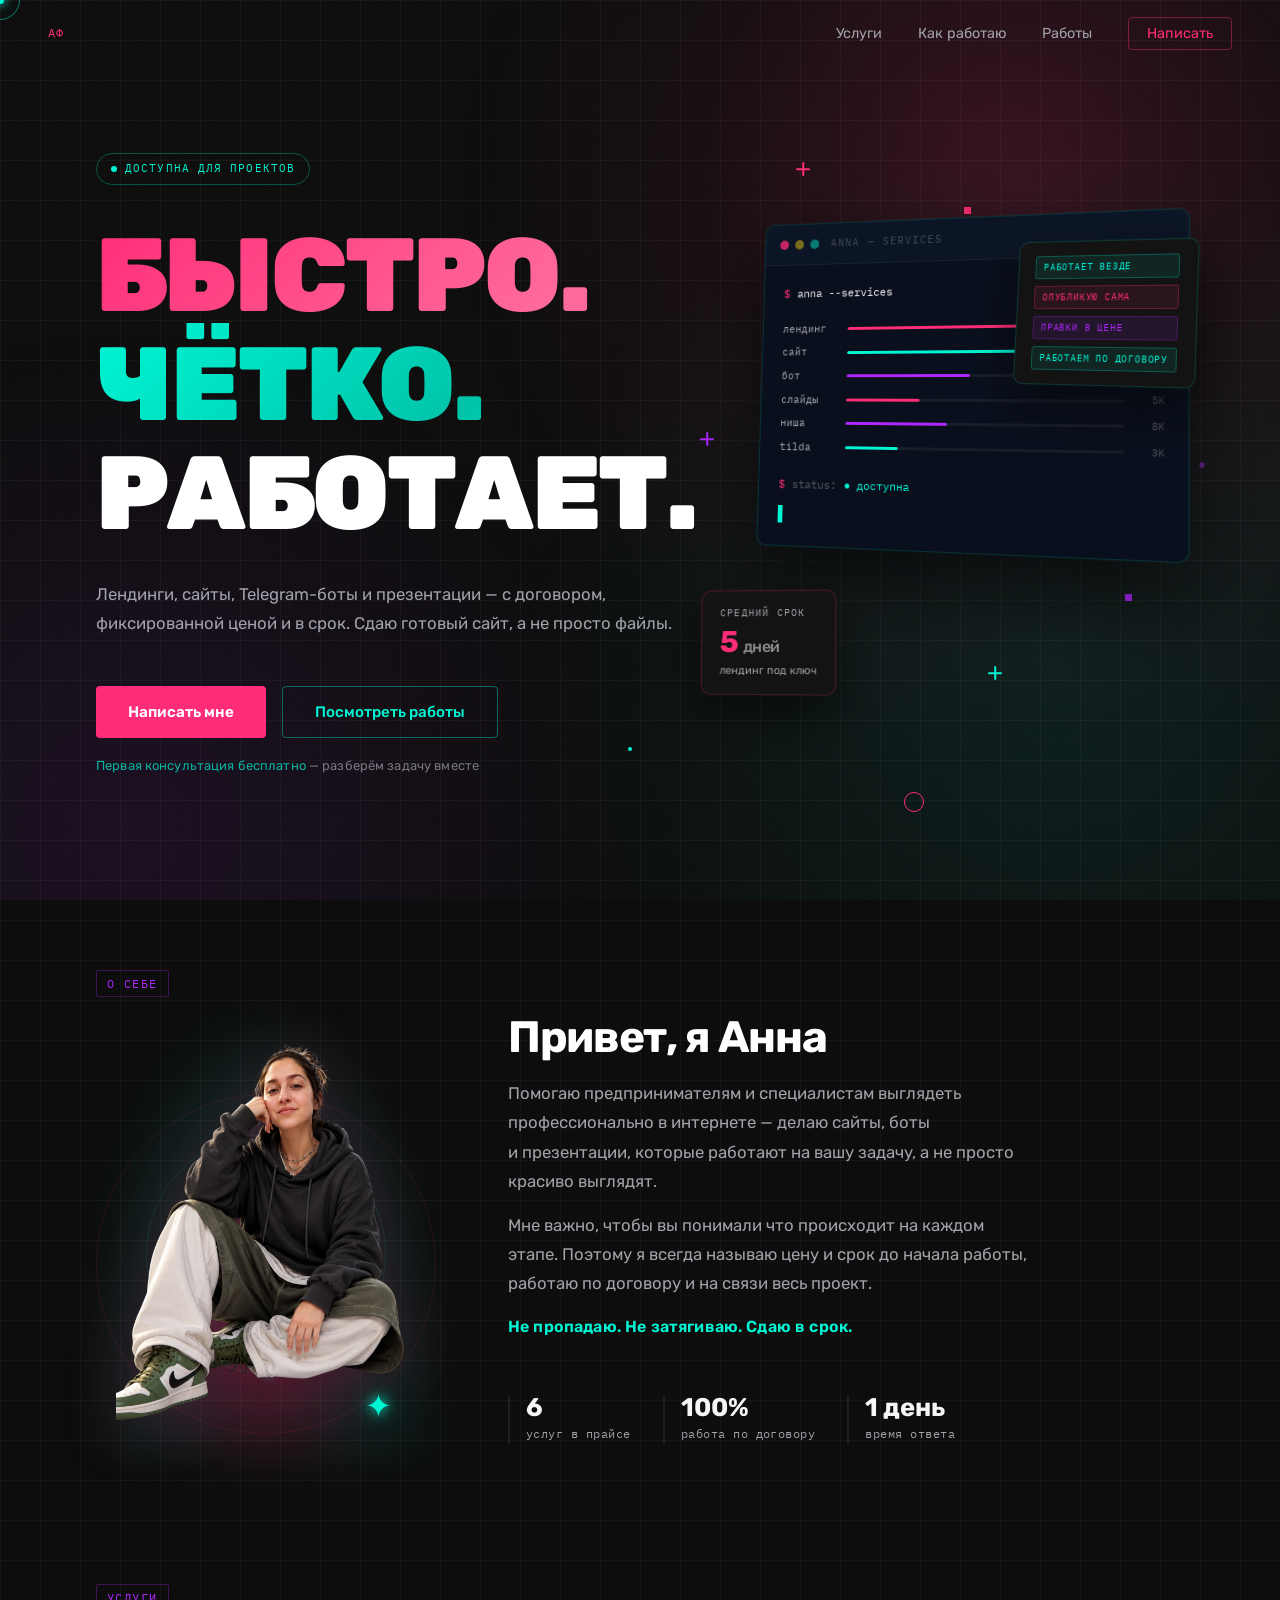
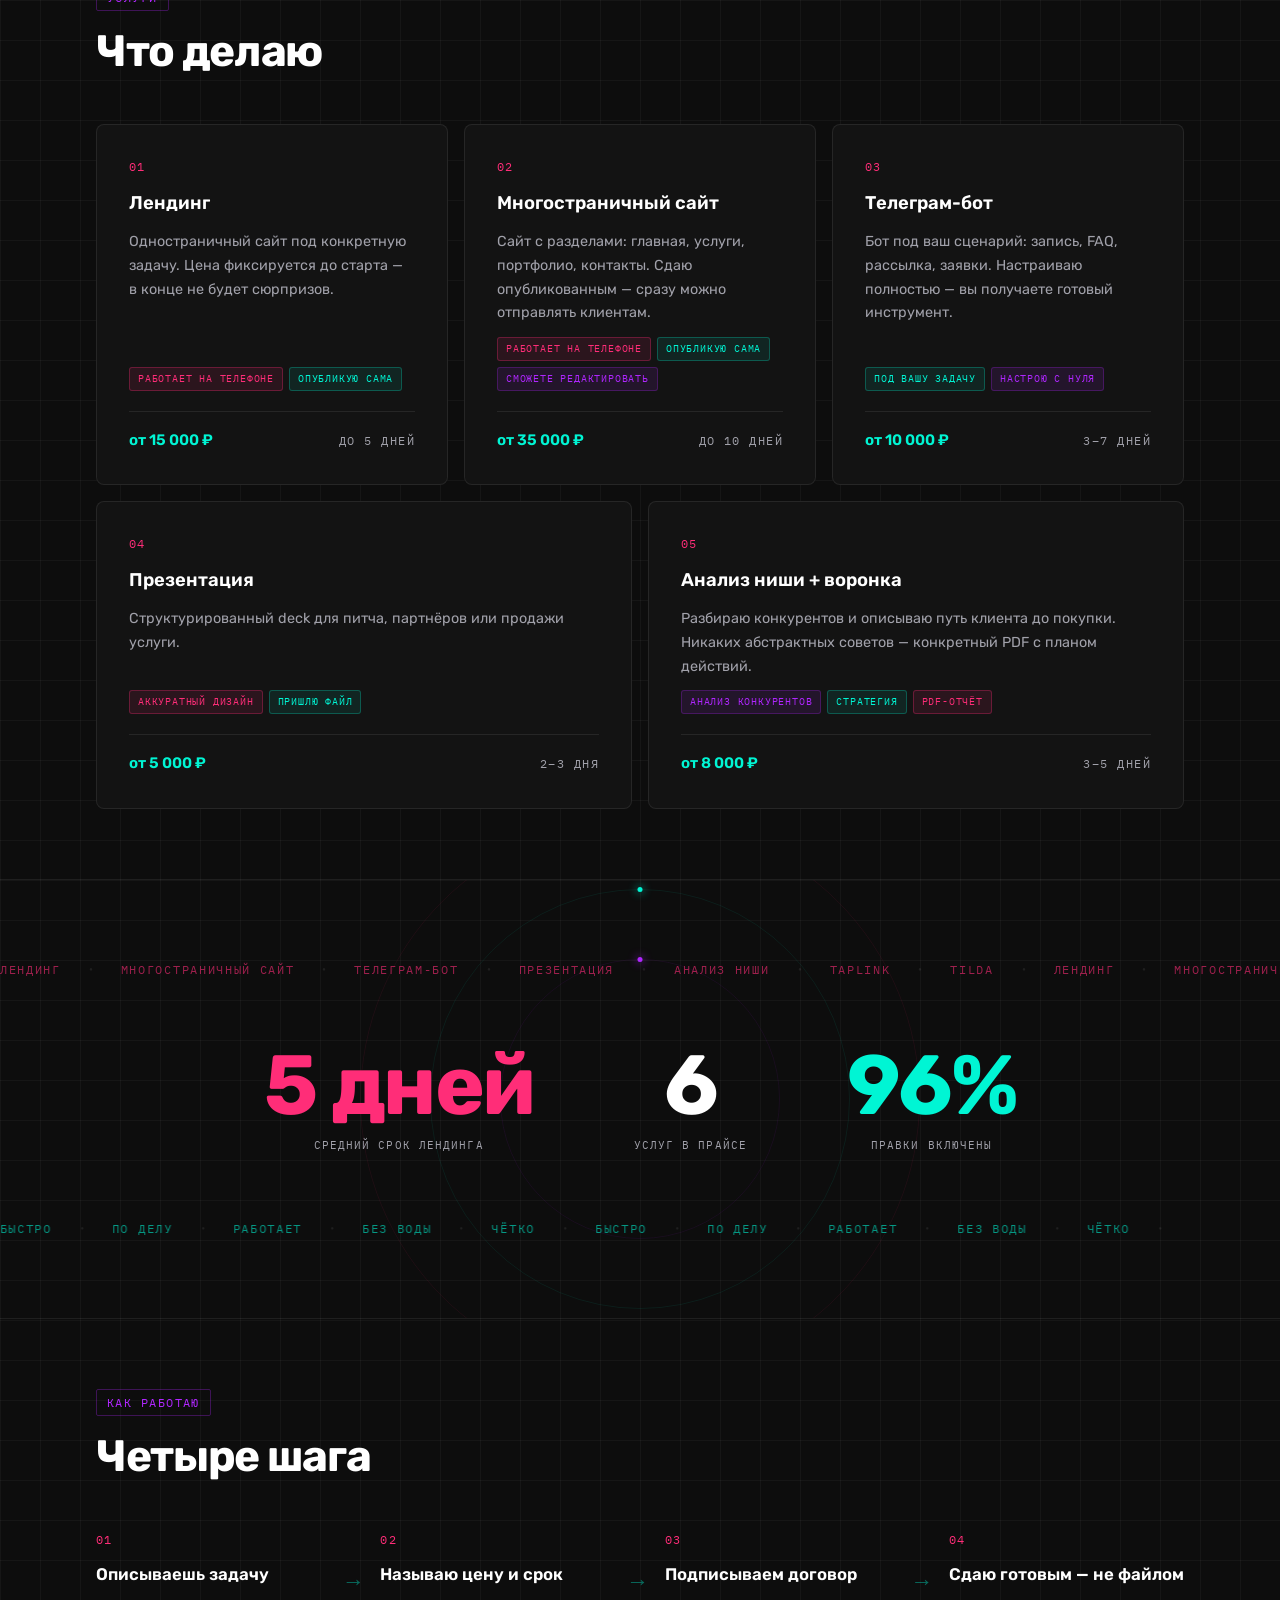
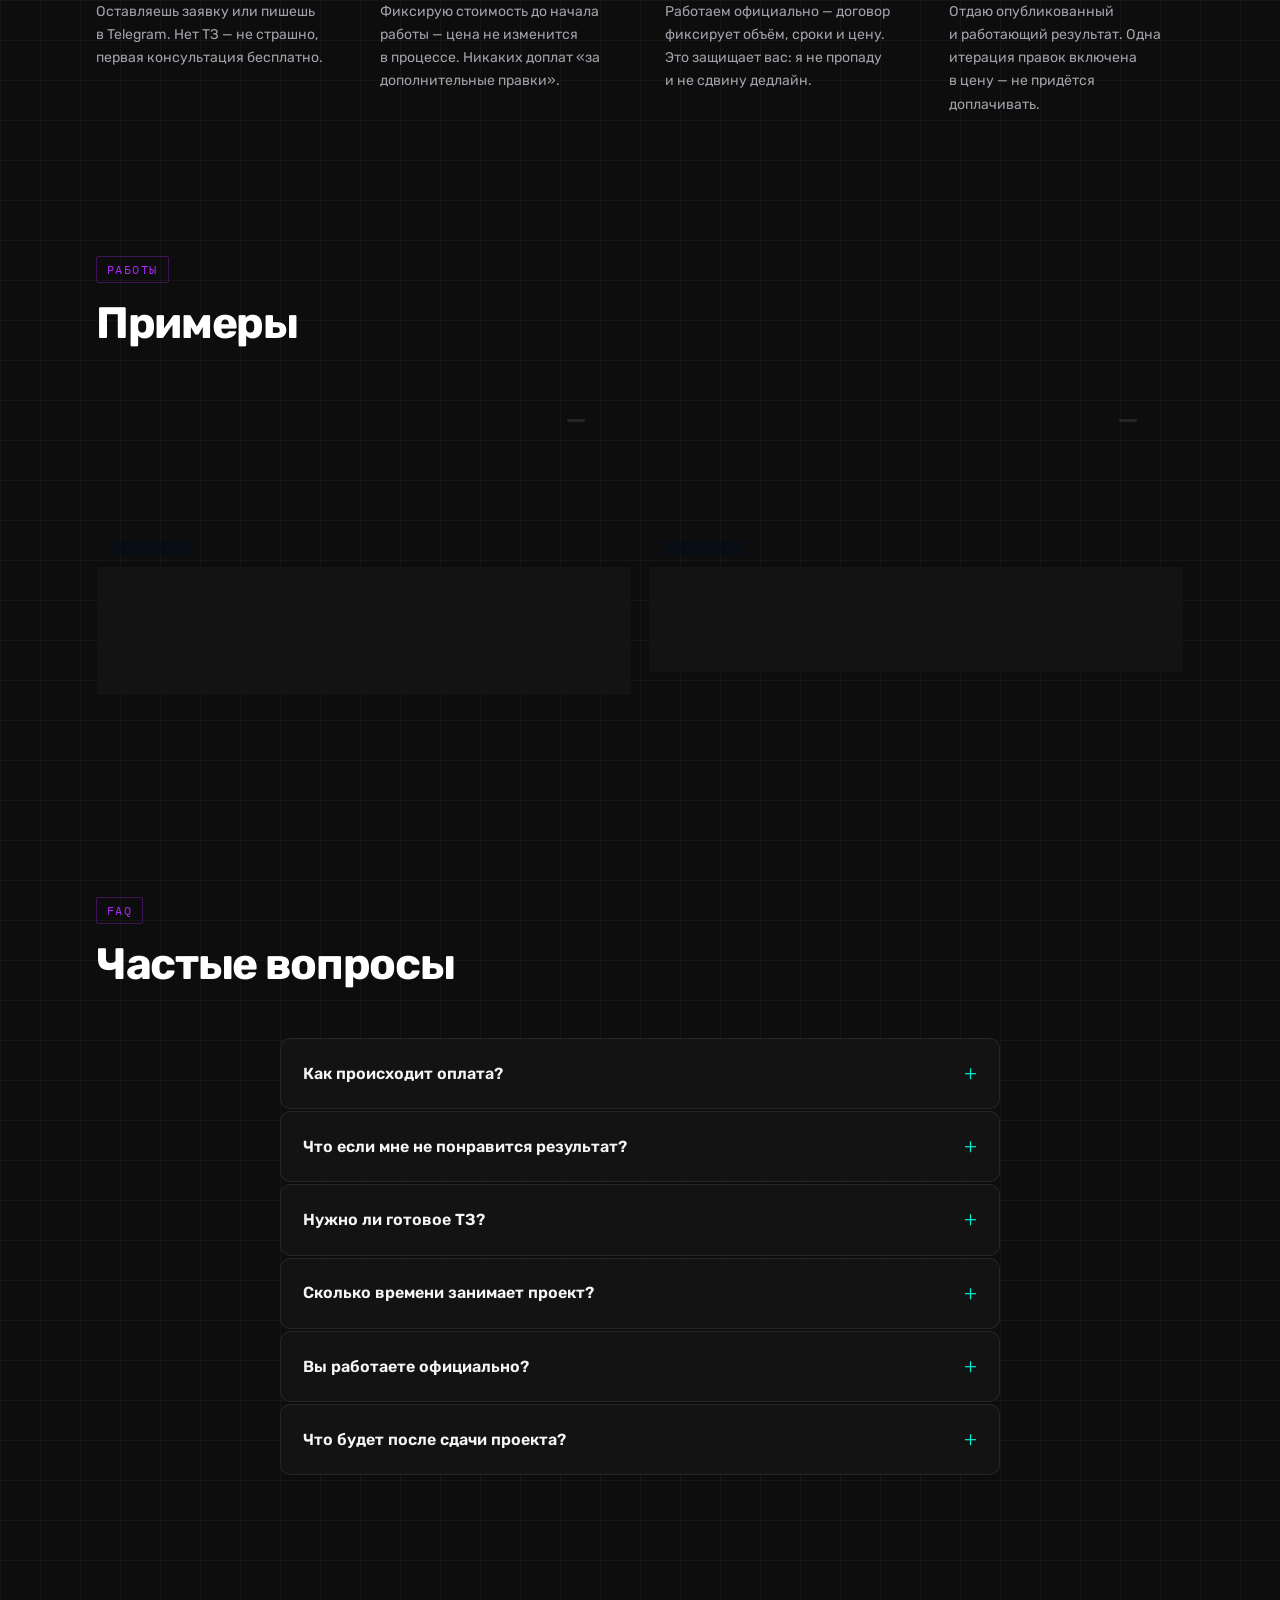
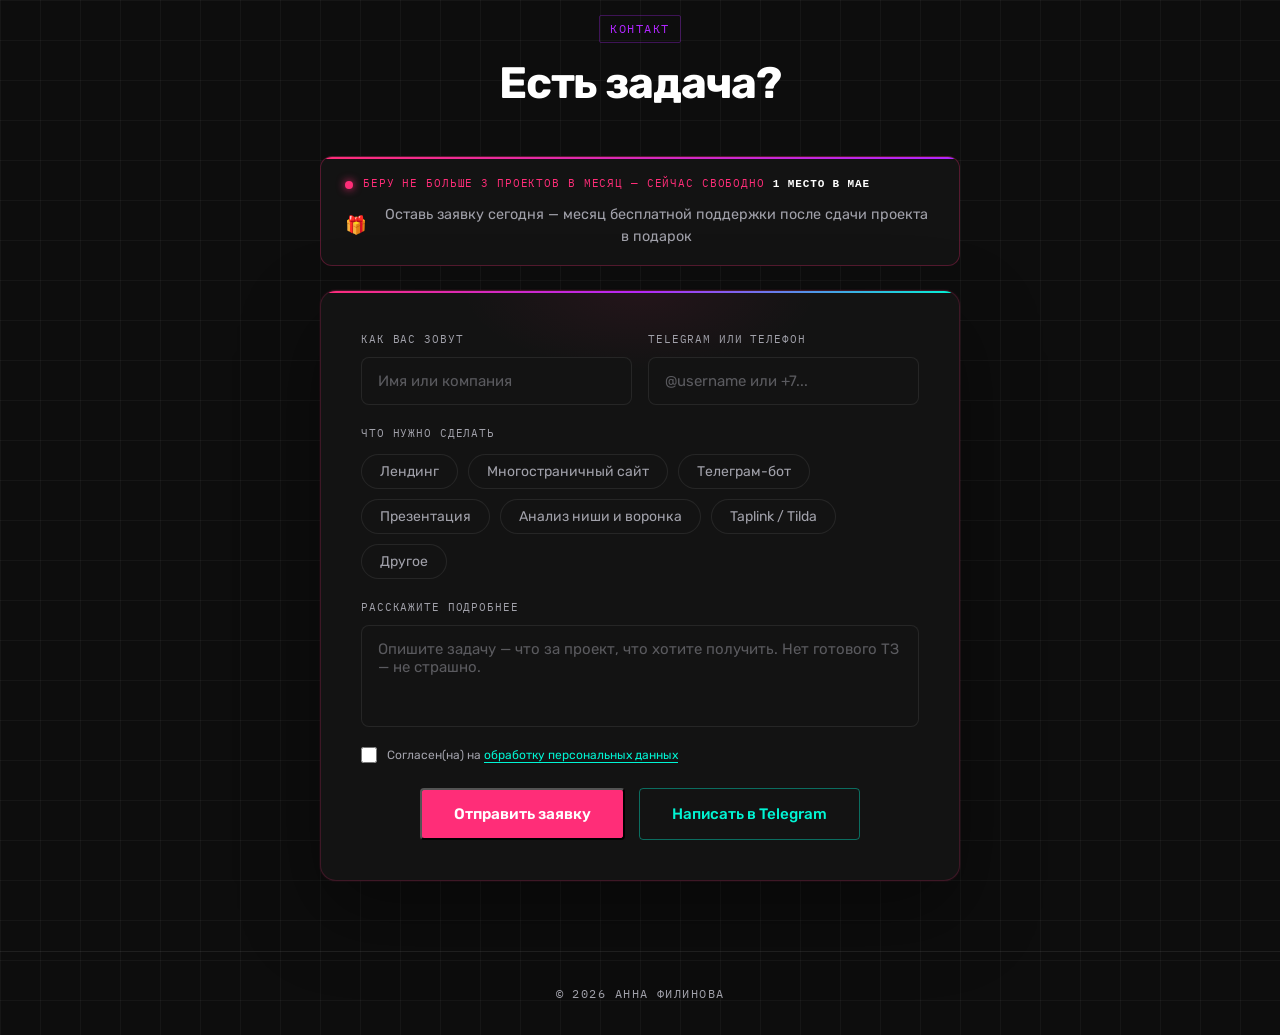
==== commit 957a45b2: "feat: add scarcity + bonus promo block above contact form" ====
--- a/index.html
+++ b/index.html
@@ -561,6 +561,17 @@
     <span class="label">КОНТАКТ</span>
     <h2>Есть задача?</h2>
 
+    <div class="promo-block" data-reveal>
+      <div class="promo-slots">
+        <span class="promo-dot"></span>
+        <span>Беру не больше 3&nbsp;проектов в&nbsp;месяц — сейчас свободно <strong>1&nbsp;место в&nbsp;мае</strong></span>
+      </div>
+      <div class="promo-bonus">
+        <span class="promo-gift">🎁</span>
+        <span>Оставь заявку сегодня — месяц бесплатной поддержки после сдачи проекта в&nbsp;подарок</span>
+      </div>
+    </div>
+
     <form class="contact-form" novalidate>
       <div class="form-row">
         <div class="form-field">
--- a/style.css
+++ b/style.css
@@ -1544,6 +1544,65 @@
   justify-content: center;
   flex-wrap: wrap;
 }
+
+/* ── PROMO BLOCK ── */
+
+.promo-block {
+  max-width: 640px;
+  margin: 0 auto 24px;
+  background: var(--surface);
+  border: 1px solid rgba(255, 45, 120, .28);
+  border-radius: 12px;
+  padding: 18px 24px;
+  display: flex;
+  flex-direction: column;
+  gap: 10px;
+  position: relative;
+  overflow: hidden;
+}
+
+.promo-block::before {
+  content: '';
+  position: absolute;
+  top: 0; left: 0; right: 0;
+  height: 2px;
+  background: linear-gradient(90deg, var(--pink), var(--purple));
+}
+
+.promo-slots {
+  display: flex;
+  align-items: center;
+  gap: 10px;
+  font-family: var(--font-mono);
+  font-size: 11px;
+  letter-spacing: .08em;
+  text-transform: uppercase;
+  color: var(--pink);
+}
+
+.promo-slots strong { color: #fff; }
+
+.promo-dot {
+  width: 8px;
+  height: 8px;
+  border-radius: 50%;
+  background: var(--pink);
+  flex-shrink: 0;
+  box-shadow: 0 0 8px var(--pink);
+  animation: pulse 2s ease-in-out infinite;
+}
+
+.promo-bonus {
+  display: flex;
+  align-items: center;
+  gap: 10px;
+  font-size: 0.9rem;
+  color: var(--text-secondary);
+  line-height: 1.5;
+}
+
+.promo-bonus strong { color: var(--cyan); }
+.promo-gift { font-size: 1.1rem; flex-shrink: 0; }
 
 /* ── CONTACT FORM ── */
 
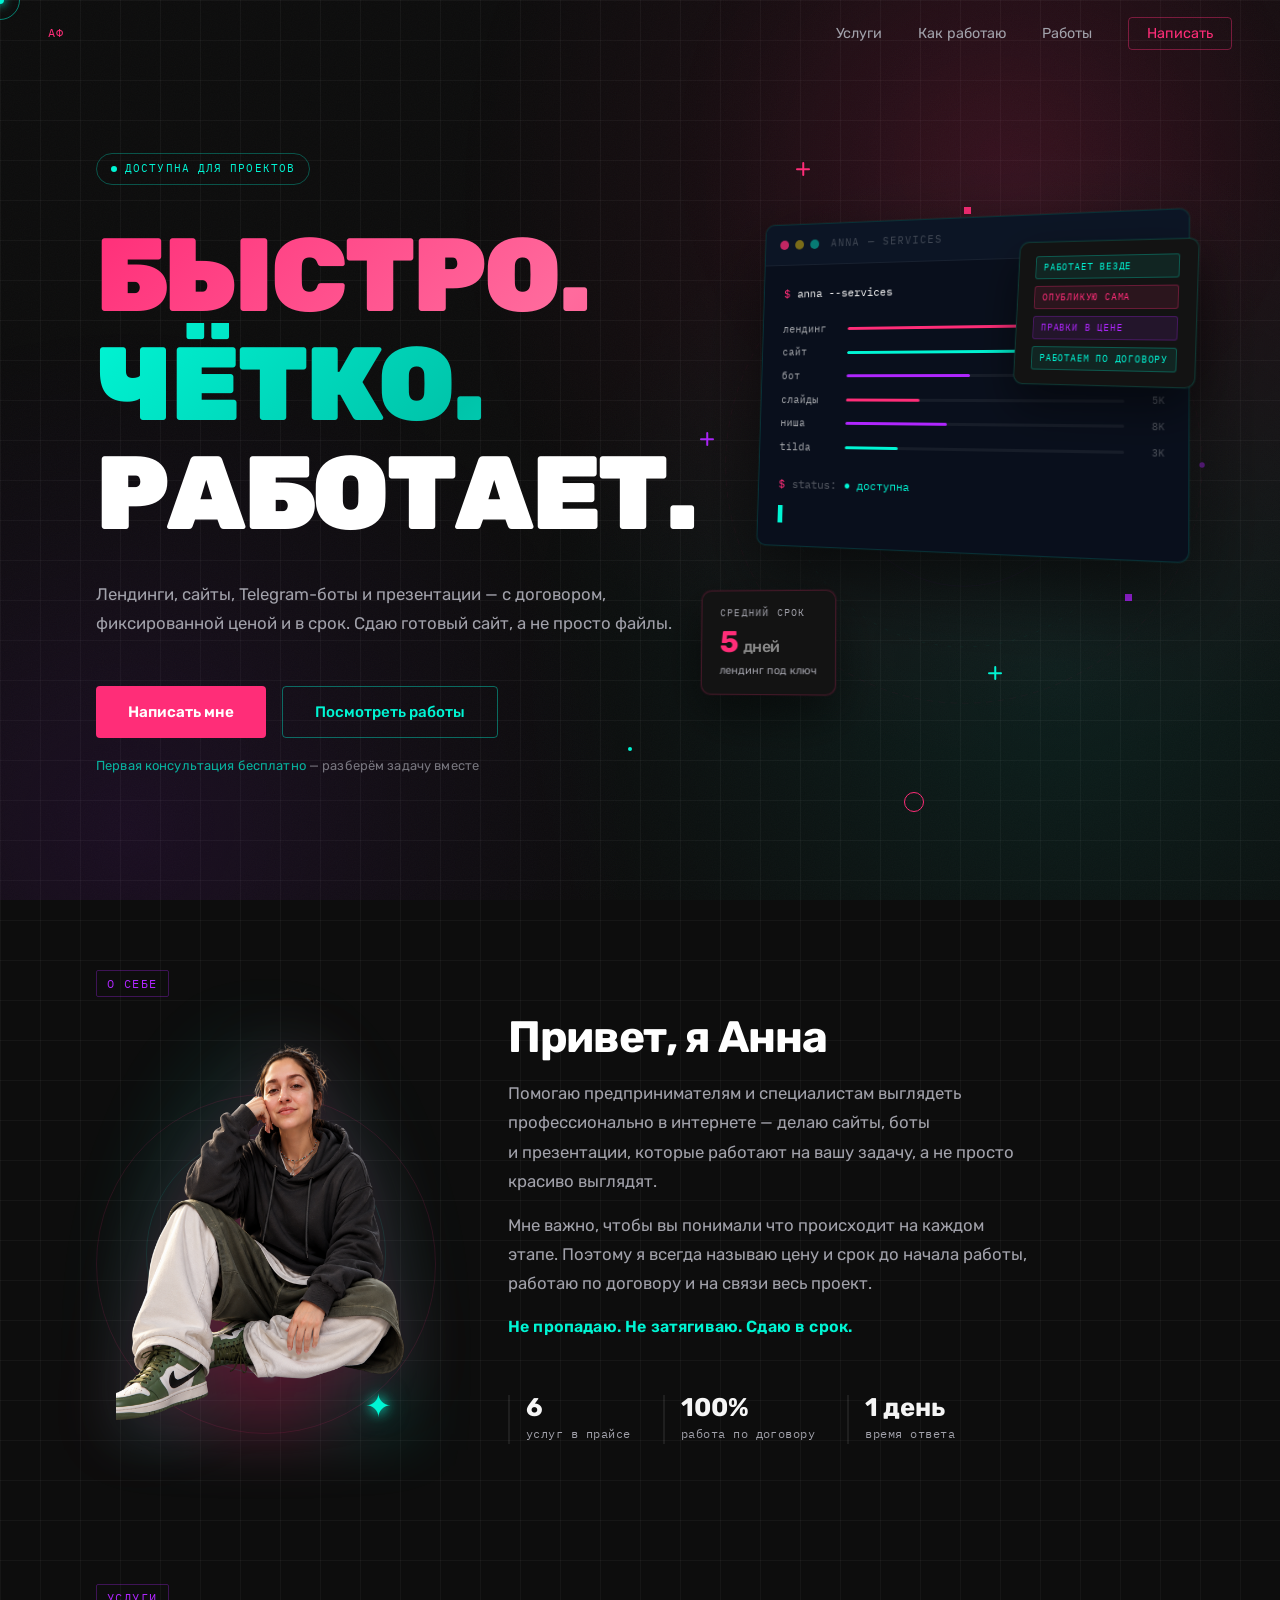
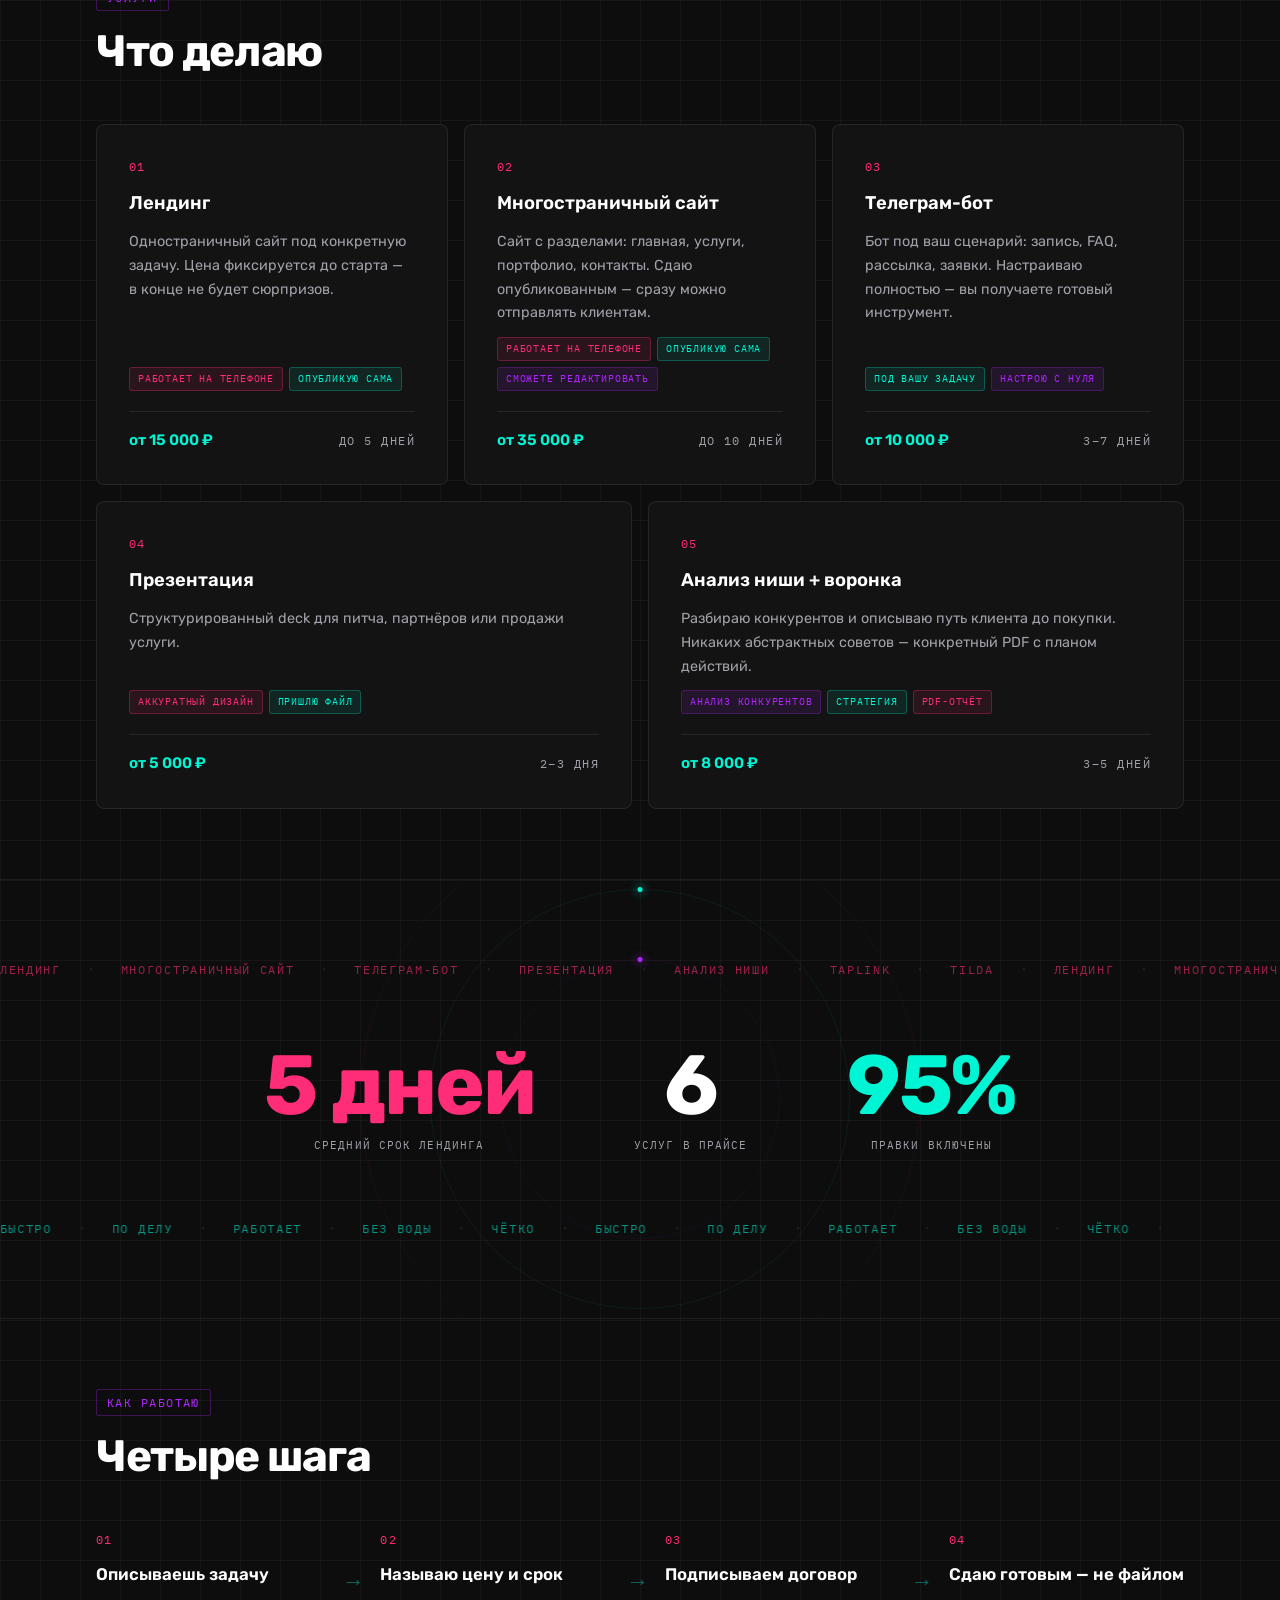
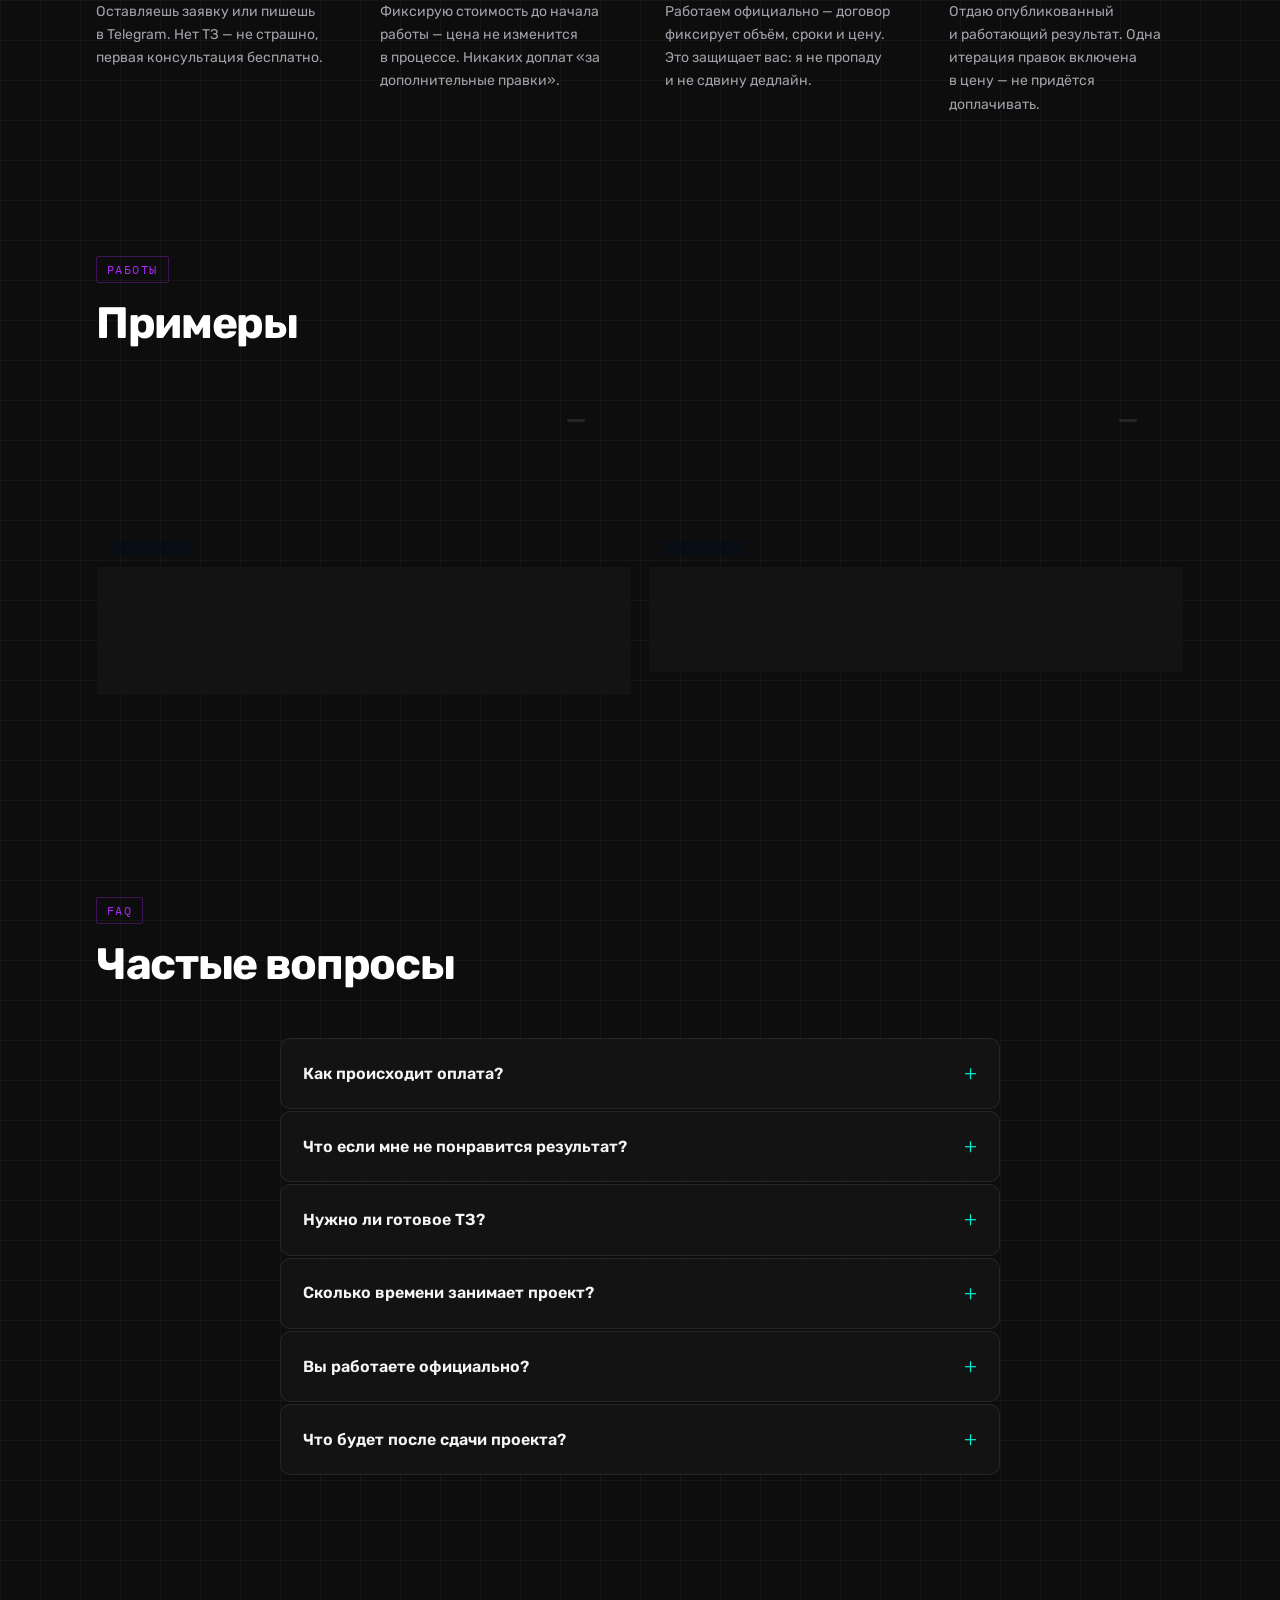
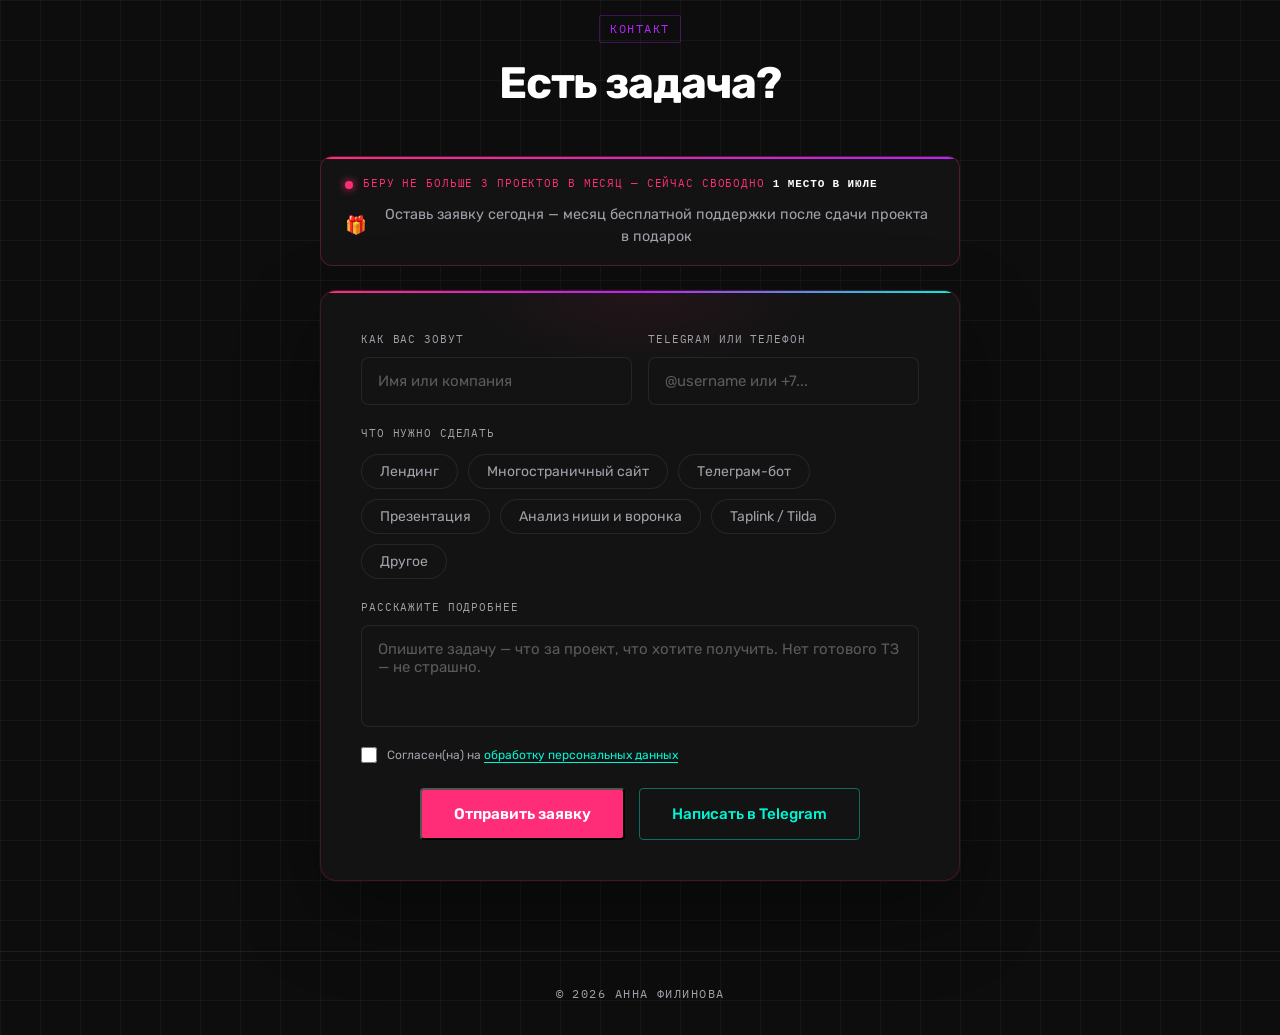
==== commit b6848666: "Обновить ссылки проектов на GitHub Pages и месяц в промо Co-Authored-By: Claude Opus 4.6 <noreply@an" ====
--- a/index.html
+++ b/index.html
@@ -440,7 +440,7 @@
               <span class="work-tag">ЛЕНДИНГ</span>
               <div class="work-phone-wrap">
                 <div class="work-phone-frame">
-                  <iframe src="https://fil-in.gitverse.site/cottage-rental-site/" class="work-phone-screen" loading="lazy" scrolling="no" tabindex="-1"></iframe>
+                  <iframe src="https://annavfilinova.github.io/tihaya-polyana/" class="work-phone-screen" loading="lazy" scrolling="no" tabindex="-1"></iframe>
                 </div>
               </div>
             </div>
@@ -449,13 +449,13 @@
               <p>Одностраничный сайт для&nbsp;частной аренды загородного дома — бронирование, галерея, условия.</p>
             </div>
             <div class="work-hint">наведи чтобы увидеть сайт</div>
-            <a class="work-mobile-btn" href="https://fil-in.gitverse.site/cottage-rental-site/" target="_blank" rel="noopener">Посмотреть сайт ↗</a>
+            <a class="work-mobile-btn" href="https://annavfilinova.github.io/tihaya-polyana/" target="_blank" rel="noopener">Посмотреть сайт ↗</a>
           </div>
           <div class="work-face work-face--back">
             <div class="iframe-clip">
-              <iframe src="https://fil-in.gitverse.site/cottage-rental-site/" loading="lazy" scrolling="no" tabindex="-1"></iframe>
+              <iframe src="https://annavfilinova.github.io/tihaya-polyana/" loading="lazy" scrolling="no" tabindex="-1"></iframe>
             </div>
-            <a href="https://fil-in.gitverse.site/cottage-rental-site/" class="work-open" target="_blank" rel="noopener">
+            <a href="https://annavfilinova.github.io/tihaya-polyana/" class="work-open" target="_blank" rel="noopener">
               <span>Открыть сайт</span><span>↗</span>
             </a>
           </div>
@@ -492,7 +492,7 @@
               <span class="work-tag">ЛЕНДИНГ</span>
               <div class="work-phone-wrap">
                 <div class="work-phone-frame">
-                  <iframe src="https://fil-in.gitverse.site/shura-barber/" class="work-phone-screen" loading="lazy" scrolling="no" tabindex="-1"></iframe>
+                  <iframe src="https://annavfilinova.github.io/shura/" class="work-phone-screen" loading="lazy" scrolling="no" tabindex="-1"></iframe>
                 </div>
               </div>
             </div>
@@ -501,13 +501,13 @@
               <p>Сайт-визитка для барбершопа с описанием услуг и контактами.</p>
             </div>
             <div class="work-hint">наведи чтобы увидеть сайт</div>
-            <a class="work-mobile-btn" href="https://fil-in.gitverse.site/shura-barber/" target="_blank" rel="noopener">Посмотреть сайт ↗</a>
+            <a class="work-mobile-btn" href="https://annavfilinova.github.io/shura/" target="_blank" rel="noopener">Посмотреть сайт ↗</a>
           </div>
           <div class="work-face work-face--back">
             <div class="iframe-clip">
-              <iframe src="https://fil-in.gitverse.site/shura-barber/" loading="lazy" scrolling="no" tabindex="-1"></iframe>
+              <iframe src="https://annavfilinova.github.io/shura/" loading="lazy" scrolling="no" tabindex="-1"></iframe>
             </div>
-            <a href="https://fil-in.gitverse.site/shura-barber/" class="work-open" target="_blank" rel="noopener">
+            <a href="https://annavfilinova.github.io/shura/" class="work-open" target="_blank" rel="noopener">
               <span>Открыть сайт</span><span>↗</span>
             </a>
           </div>
@@ -564,7 +564,7 @@
     <div class="promo-block" data-reveal>
       <div class="promo-slots">
         <span class="promo-dot"></span>
-        <span>Беру не больше 3&nbsp;проектов в&nbsp;месяц — сейчас свободно <strong>1&nbsp;место в&nbsp;мае</strong></span>
+        <span>Беру не больше 3&nbsp;проектов в&nbsp;месяц — сейчас свободно <strong>1&nbsp;место в&nbsp;июле</strong></span>
       </div>
       <div class="promo-bonus">
         <span class="promo-gift">🎁</span>
--- a/style.css
+++ b/style.css
@@ -1135,11 +1135,6 @@
   pointer-events: none;
   display: block;
   animation: phone-scroll 18s ease-in-out infinite;
-  animation-play-state: paused;
-}
-
-.work-card:hover .work-phone-screen {
-  animation-play-state: running;
 }
 
 @keyframes phone-scroll {
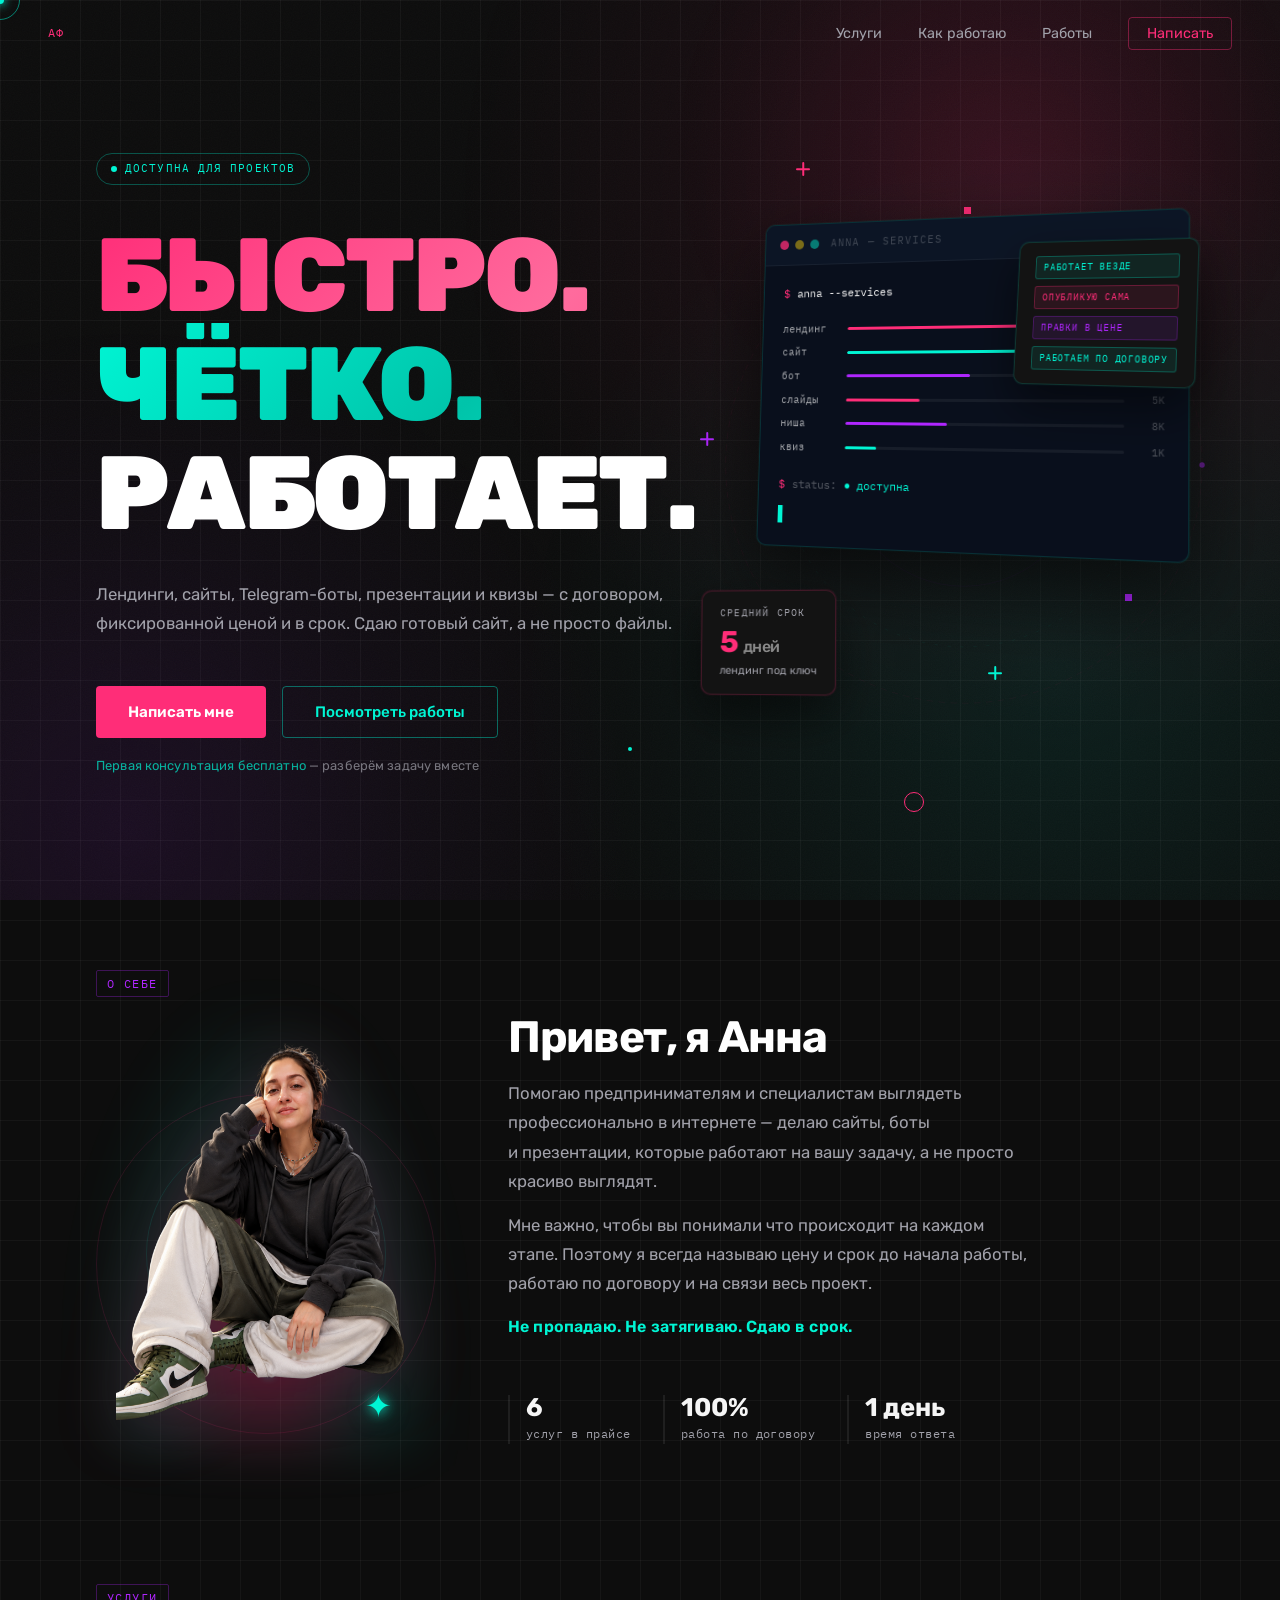
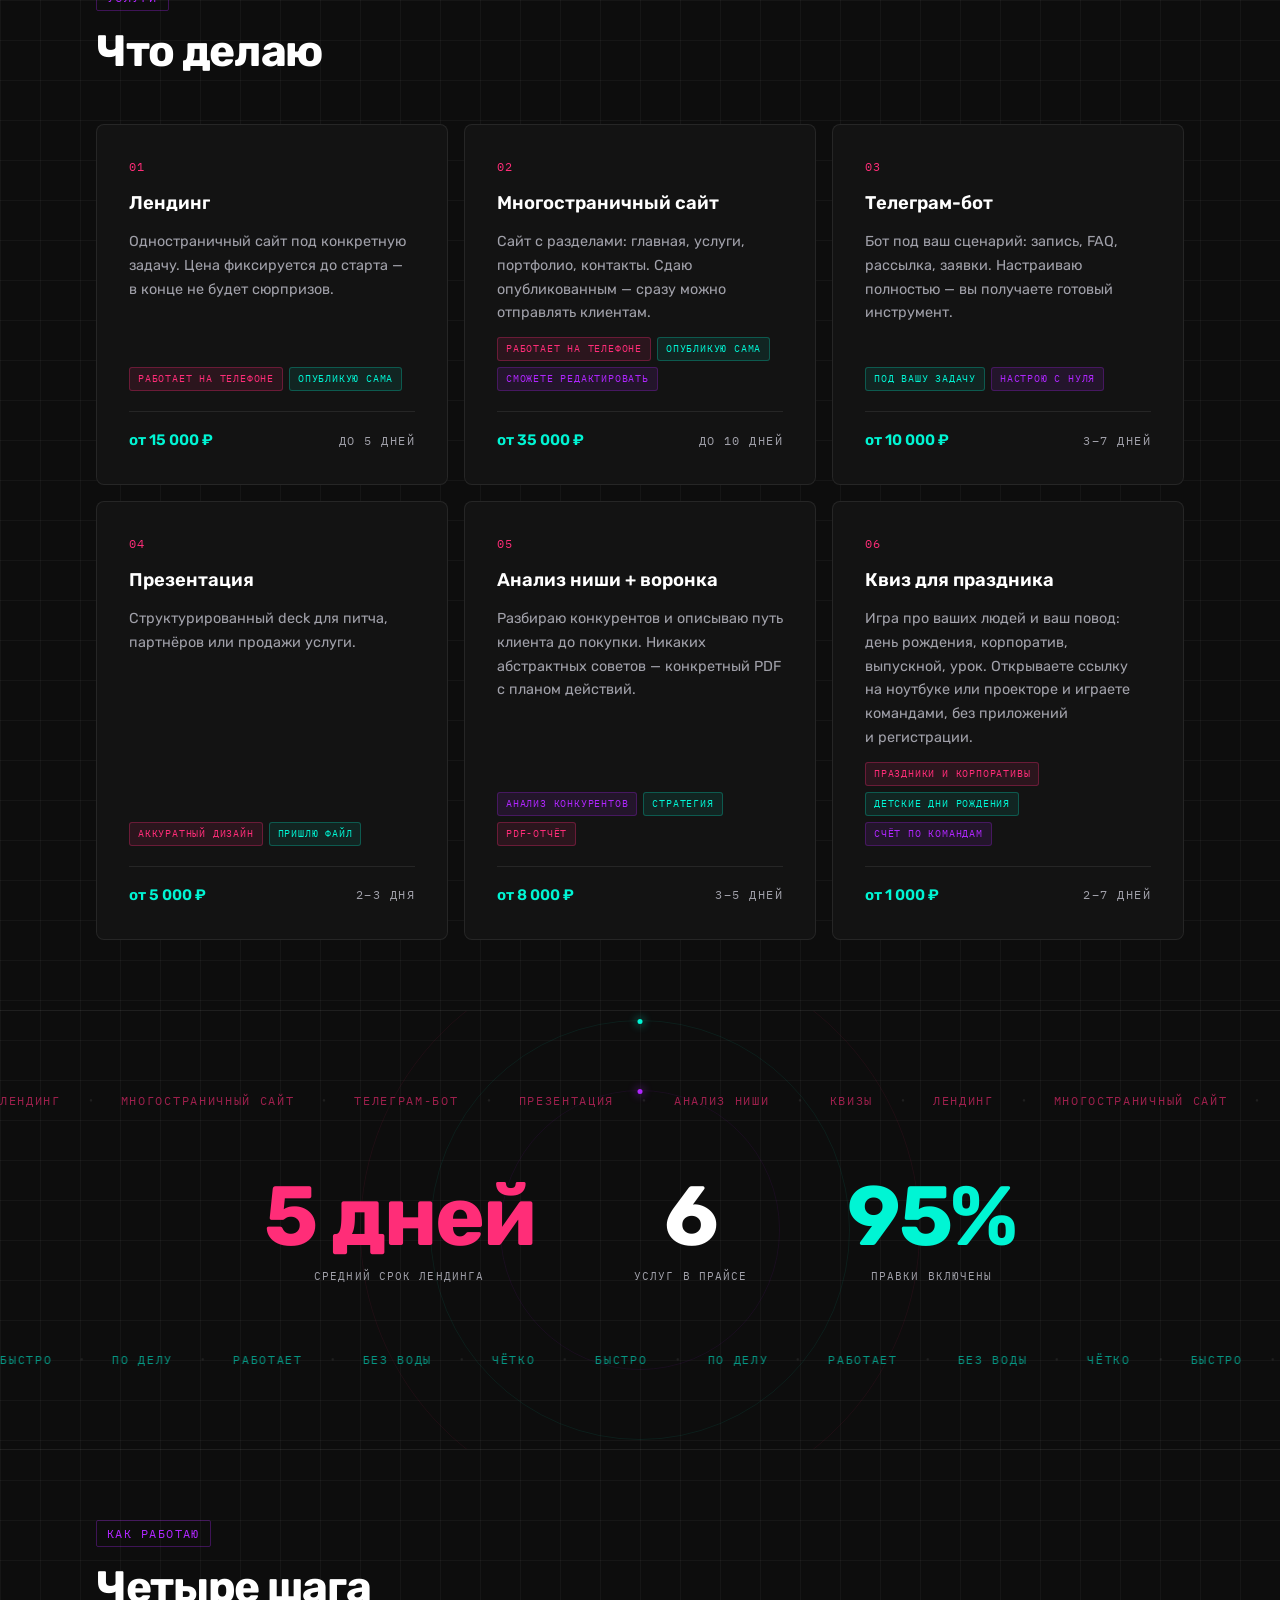
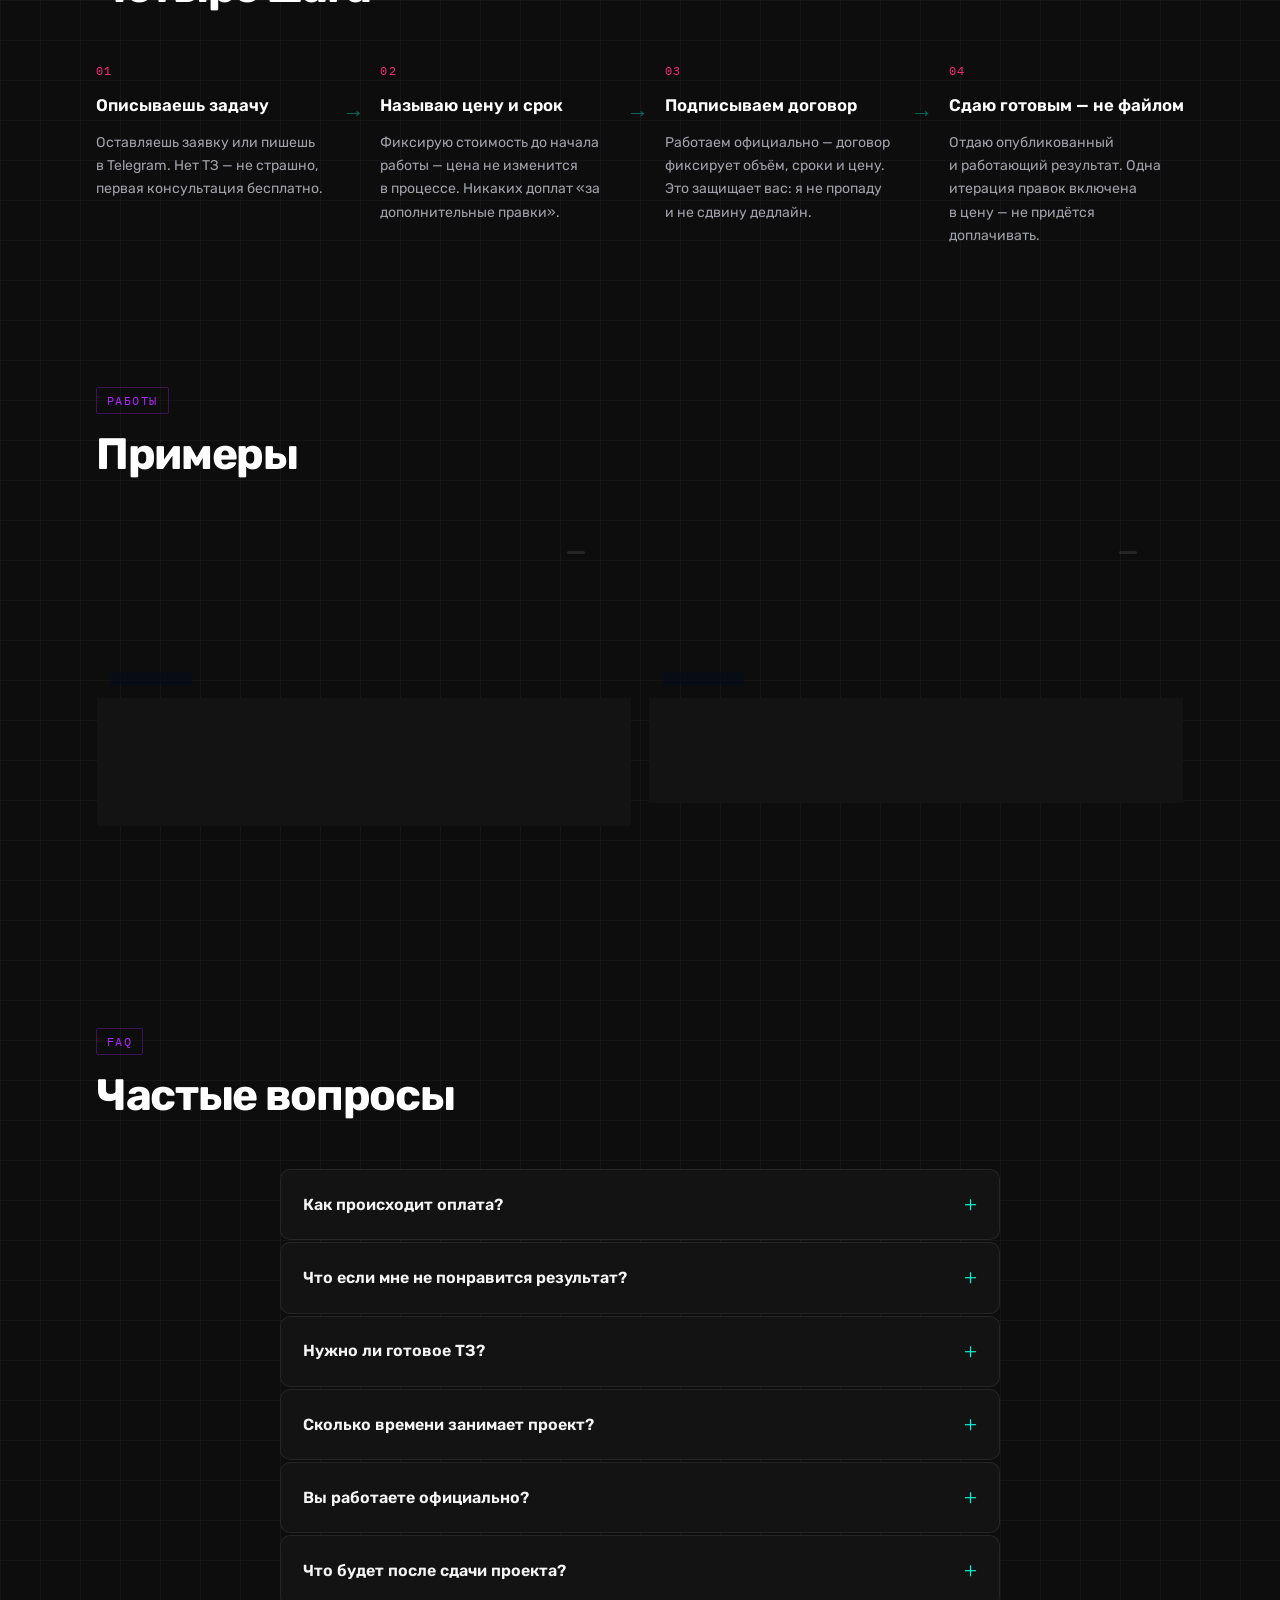
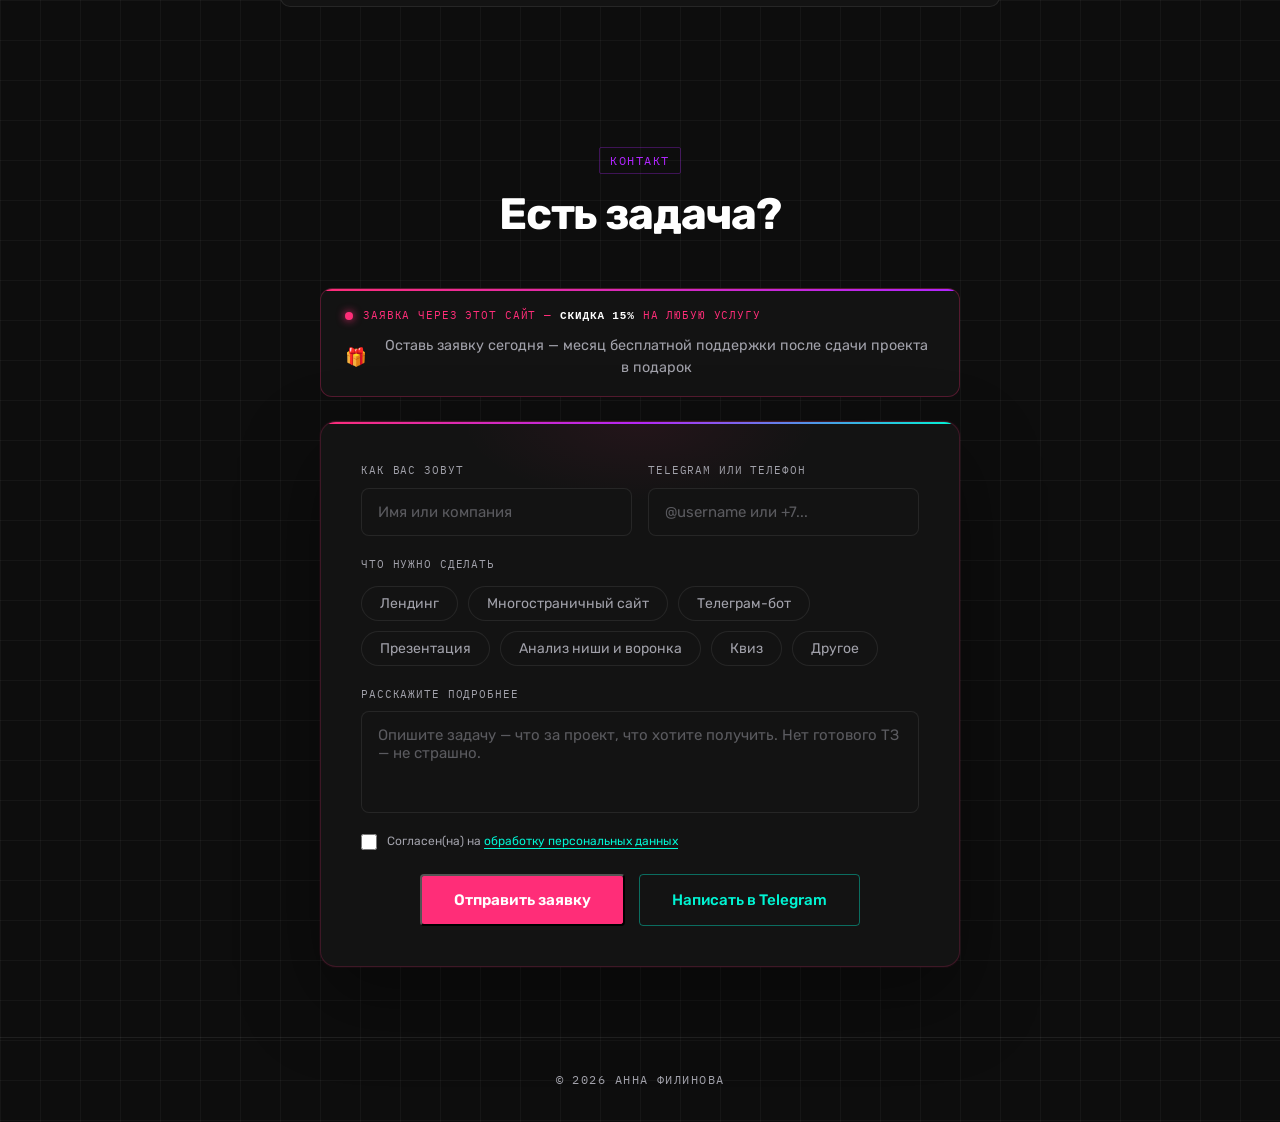
==== commit a286340b: "Добавить квизы в услуги, скидку 15% в промо, починить бегущие строки - Карточка «Квиз для праздника»" ====
--- a/index.html
+++ b/index.html
@@ -3,7 +3,7 @@
 <head>
   <meta charset="UTF-8">
   <meta name="viewport" content="width=device-width, initial-scale=1.0">
-  <title>Анна Филинова — лендинги, сайты, боты</title>
+  <title>Анна Филинова — лендинги, сайты, боты, квизы</title>
   <link rel="preconnect" href="https://fonts.googleapis.com">
   <link rel="preconnect" href="https://fonts.gstatic.com" crossorigin>
   <link href="https://fonts.googleapis.com/css2?family=Rubik:wght@400;500;600;700;800;900&family=IBM+Plex+Mono:wght@400;500&display=swap" rel="stylesheet">
@@ -78,7 +78,7 @@
       </h1>
 
       <p class="hero-sub">
-        Лендинги, сайты, Telegram-боты и&nbsp;презентации — с&nbsp;договором, фиксированной ценой и&nbsp;в&nbsp;срок.
+        Лендинги, сайты, Telegram-боты, презентации и&nbsp;квизы — с&nbsp;договором, фиксированной ценой и&nbsp;в&nbsp;срок.
         <span style="white-space:nowrap">Сдаю готовый сайт, а&nbsp;не просто файлы.</span>
       </p>
 
@@ -139,9 +139,9 @@
             <span class="v-price">8K</span>
           </div>
           <div class="v-row">
-            <span class="v-name">tilda</span>
-            <div class="v-bar"><div class="v-fill v-fill--cyan"   style="width:20%"></div></div>
-            <span class="v-price">3K</span>
+            <span class="v-name">квиз</span>
+            <div class="v-bar"><div class="v-fill v-fill--cyan"   style="width:12%"></div></div>
+            <span class="v-price">1K</span>
           </div>
           <div class="v-spacer"></div>
           <p class="v-line">
@@ -262,7 +262,7 @@
         </div>
       </article>
 
-      <article class="service-card service-card--wide">
+      <article class="service-card">
         <div class="service-icon mono">04</div>
         <h3>Презентация</h3>
         <p>Структурированный deck для&nbsp;питча, партнёров или&nbsp;продажи услуги.</p>
@@ -276,7 +276,7 @@
         </div>
       </article>
 
-      <article class="service-card service-card--wide">
+      <article class="service-card">
         <div class="service-icon mono">05</div>
         <h3>Анализ ниши + воронка</h3>
         <p>Разбираю конкурентов и&nbsp;описываю путь клиента до&nbsp;покупки. Никаких абстрактных советов — конкретный PDF с&nbsp;планом действий.</p>
@@ -291,6 +291,21 @@
         </div>
       </article>
 
+      <article class="service-card">
+        <div class="service-icon mono">06</div>
+        <h3>Квиз для праздника</h3>
+        <p>Игра про ваших людей и&nbsp;ваш повод: день рождения, корпоратив, выпускной, урок. Открываете ссылку на&nbsp;ноутбуке или проекторе и&nbsp;играете командами, без приложений и&nbsp;регистрации.</p>
+        <div class="service-chips">
+          <span class="chip chip--pink">праздники и&nbsp;корпоративы</span>
+          <span class="chip chip--cyan">детские дни рождения</span>
+          <span class="chip chip--purple">счёт по&nbsp;командам</span>
+        </div>
+        <div class="service-footer">
+          <span class="price">от 1 000 ₽</span>
+          <span class="mono muted">2–7 дней</span>
+        </div>
+      </article>
+
 
     </div>
   </section>
@@ -311,15 +326,13 @@
         <span class="marquee-item">Телеграм-бот</span><span class="marquee-sep">·</span>
         <span class="marquee-item">Презентация</span><span class="marquee-sep">·</span>
         <span class="marquee-item">Анализ ниши</span><span class="marquee-sep">·</span>
-        <span class="marquee-item">Taplink</span><span class="marquee-sep">·</span>
-        <span class="marquee-item">Tilda</span><span class="marquee-sep">·</span>
+        <span class="marquee-item">Квизы</span><span class="marquee-sep">·</span>
         <span class="marquee-item">Лендинг</span><span class="marquee-sep">·</span>
         <span class="marquee-item">Многостраничный сайт</span><span class="marquee-sep">·</span>
         <span class="marquee-item">Телеграм-бот</span><span class="marquee-sep">·</span>
         <span class="marquee-item">Презентация</span><span class="marquee-sep">·</span>
         <span class="marquee-item">Анализ ниши</span><span class="marquee-sep">·</span>
-        <span class="marquee-item">Taplink</span><span class="marquee-sep">·</span>
-        <span class="marquee-item">Tilda</span><span class="marquee-sep">·</span>
+        <span class="marquee-item">Квизы</span><span class="marquee-sep">·</span>
       </div>
     </div>
 
@@ -564,7 +577,7 @@
     <div class="promo-block" data-reveal>
       <div class="promo-slots">
         <span class="promo-dot"></span>
-        <span>Беру не больше 3&nbsp;проектов в&nbsp;месяц — сейчас свободно <strong>1&nbsp;место в&nbsp;июле</strong></span>
+        <span>Заявка через этот сайт — <strong>скидка 15%</strong> на&nbsp;любую услугу</span>
       </div>
       <div class="promo-bonus">
         <span class="promo-gift">🎁</span>
@@ -591,7 +604,7 @@
           <button type="button" class="svc-btn" data-value="Телеграм-бот">Телеграм-бот</button>
           <button type="button" class="svc-btn" data-value="Презентация">Презентация</button>
           <button type="button" class="svc-btn" data-value="Анализ ниши и воронка">Анализ ниши и воронка</button>
-          <button type="button" class="svc-btn" data-value="Taplink / Tilda">Taplink / Tilda</button>
+          <button type="button" class="svc-btn" data-value="Квиз">Квиз</button>
           <button type="button" class="svc-btn" data-value="Другое">Другое</button>
         </div>
         <input type="hidden" name="Услуга" id="cf-service-val">
--- a/style.css
+++ b/style.css
@@ -855,7 +855,7 @@
 }
 
 @keyframes marquee-right {
-  from { transform: translateX(calc(var(--mq-half, -50%) * -1)); }
+  from { transform: translateX(var(--mq-half, -50%)); }
   to   { transform: translateX(0); }
 }
 
